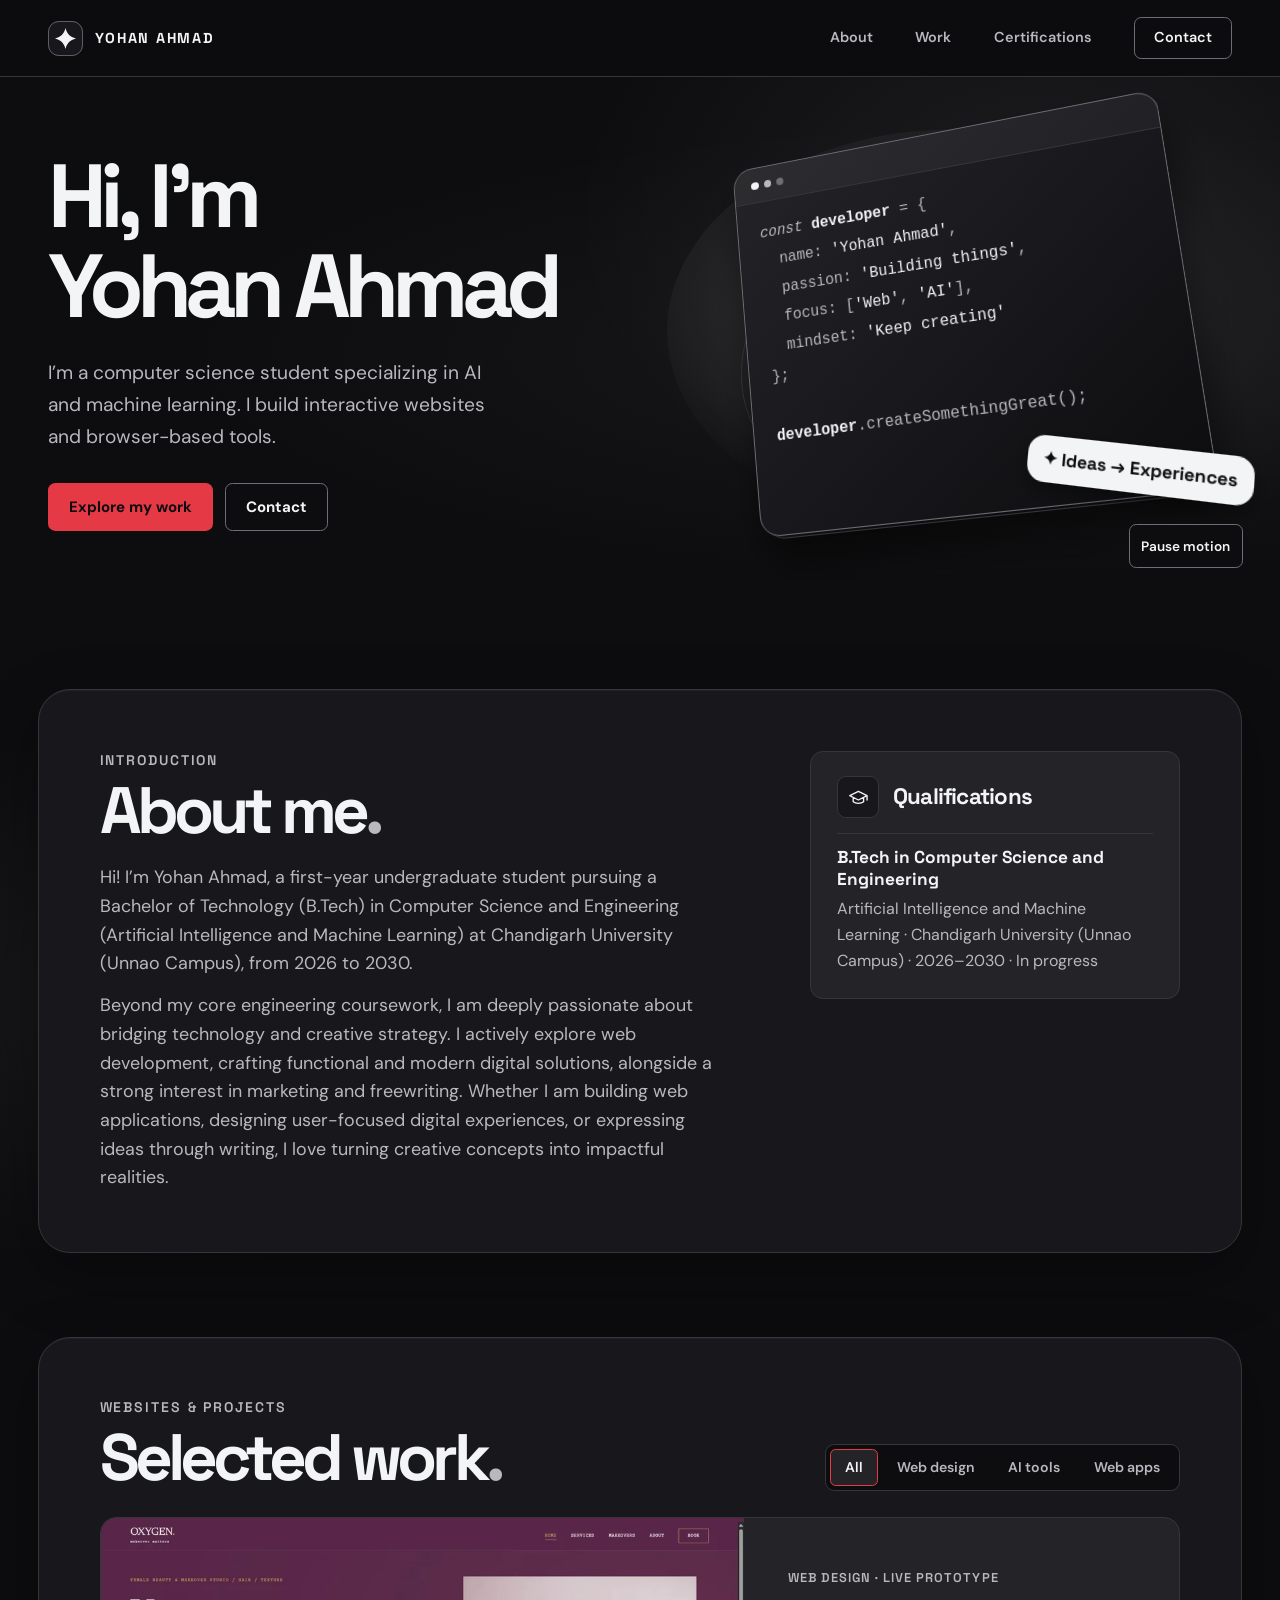
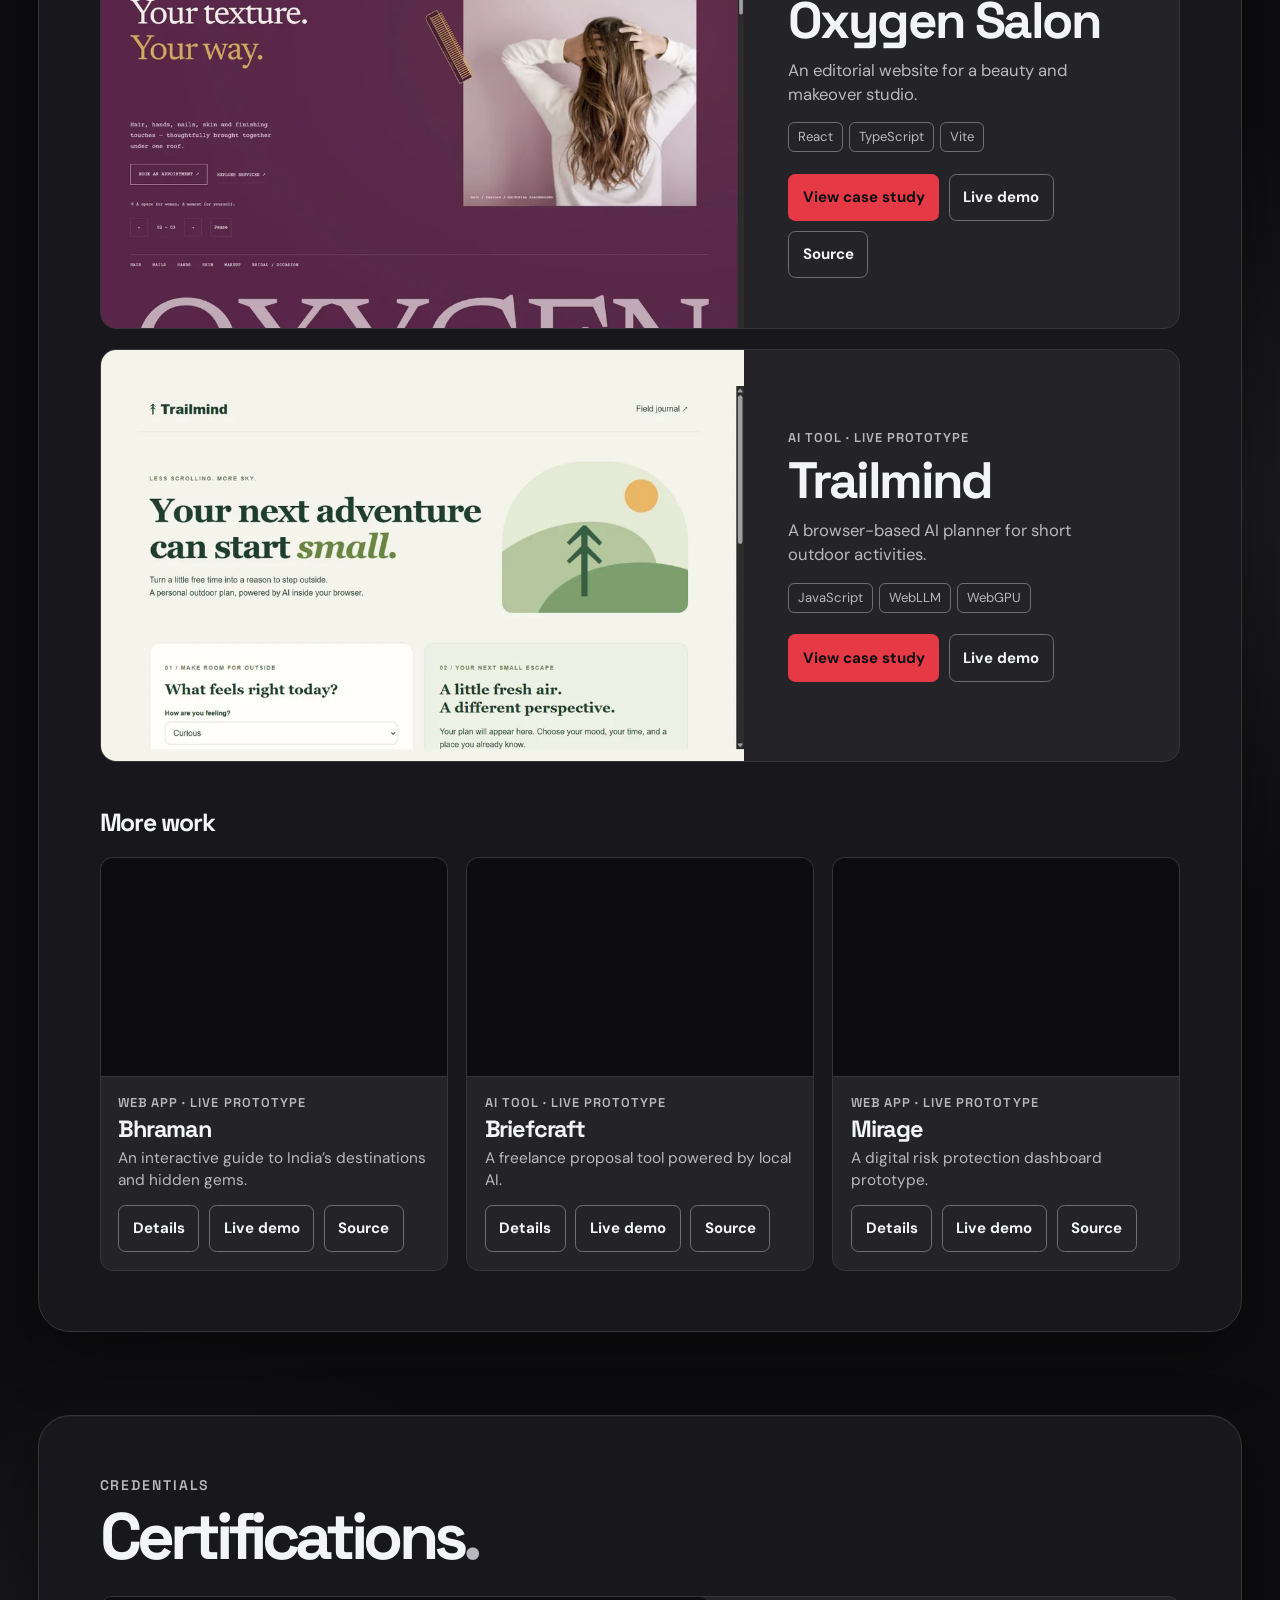
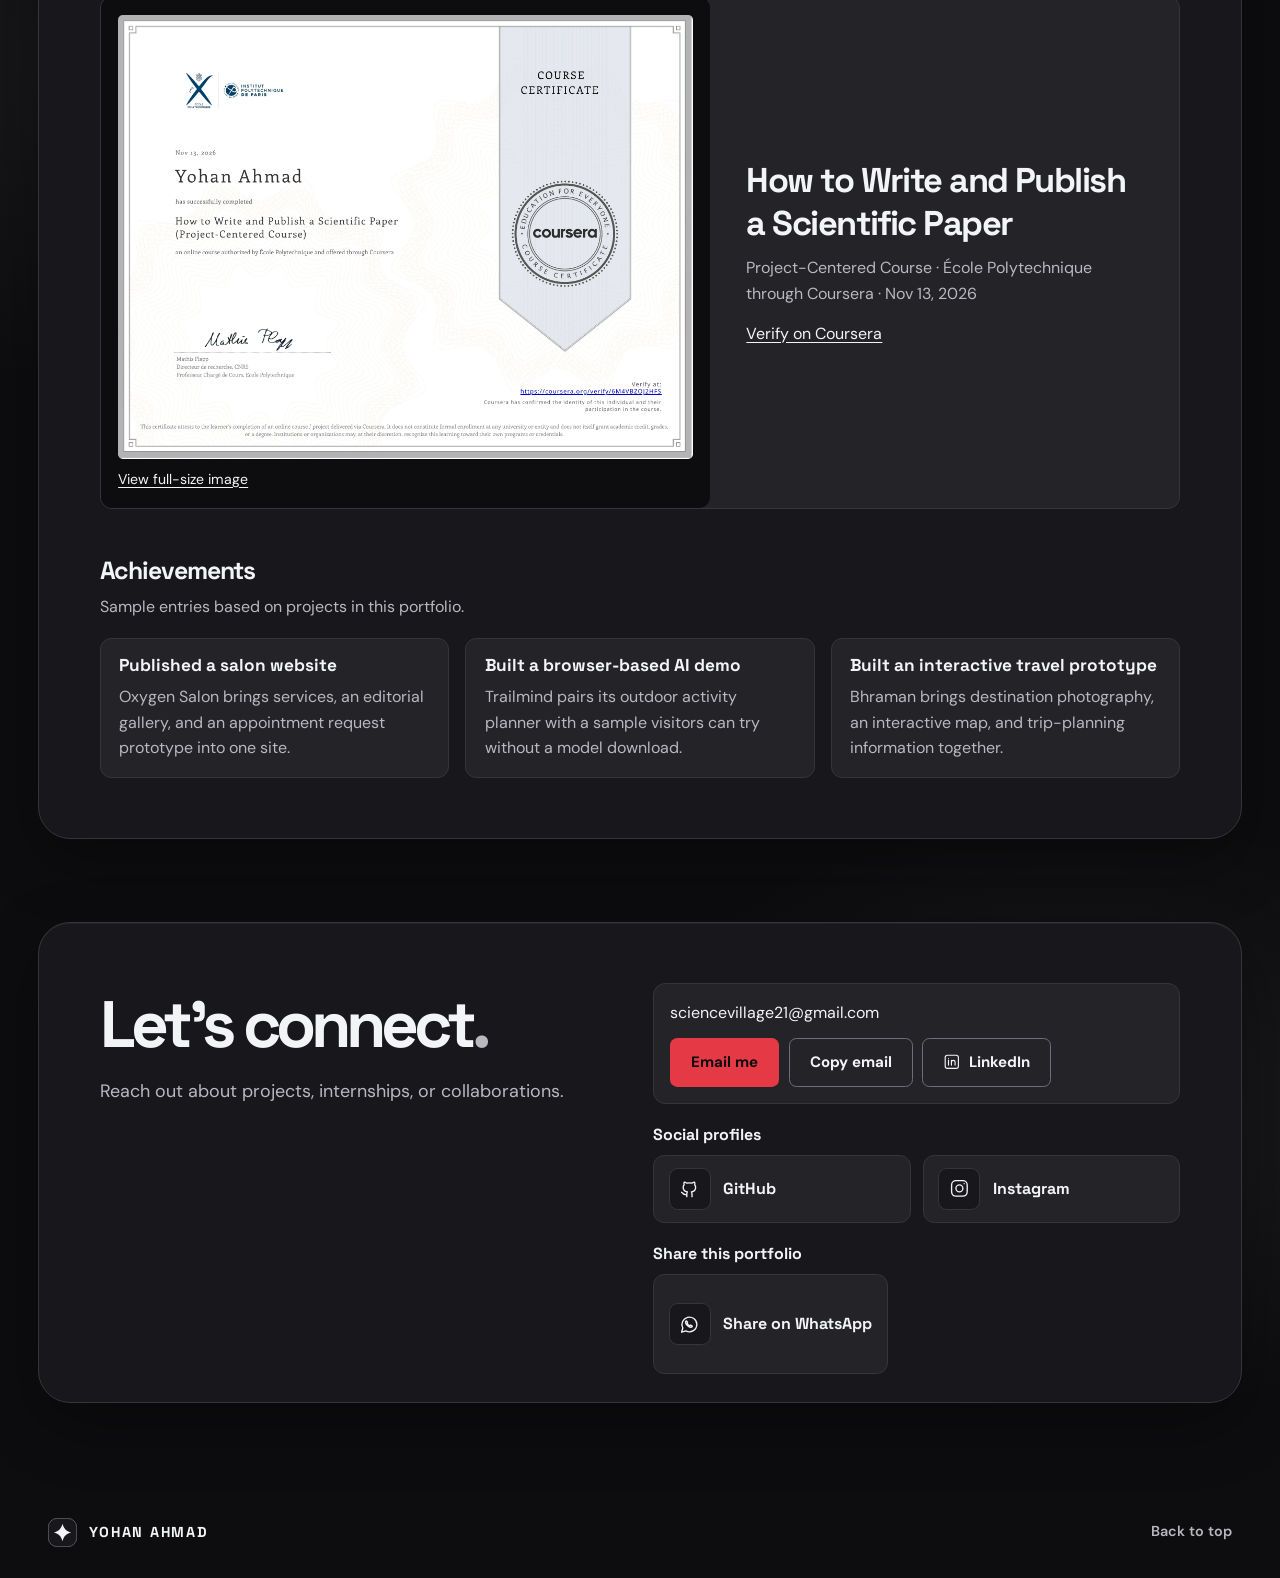
==== index.html @ 33e1e403 "Add Yohan Ahmad portfolio" ====
<!doctype html>
<html lang="en">
<head>
  <meta charset="UTF-8">
  <meta name="viewport" content="width=device-width, initial-scale=1">
  <meta name="theme-color" content="#0D0D0F">
  <meta name="description" content="Yohan Ahmad builds interactive websites and practical web tools. Explore the Oxygen Salon and Trailmind case studies and more selected work.">
  <meta property="og:title" content="Yohan Ahmad | Portfolio">
  <meta property="og:description" content="Interactive websites, practical web tools, and selected case studies by Yohan Ahmad.">
  <meta property="og:image" content="https://indigo-personal-portfolio.notyohan.chatgpt.site/assets/developer-card.png">
  <title>Yohan Ahmad | Portfolio</title>
  <link rel="icon" href="assets/mark.svg" type="image/svg+xml">
  <link rel="stylesheet" href="style.css">
  <script src="content.js" defer></script>
  <script src="portfolio.js" defer></script>
  <script src="hero-card.js" defer></script>
</head>
<body id="top">
  <a class="skip-link" href="#main">Skip to content</a>
  <header class="site-header">
    <div class="shell header-inner">
      <a class="brand" href="#top"><img src="assets/mark.svg" width="35" height="35" alt=""><span data-name>Yohan Ahmad</span></a>
      <button class="menu-toggle" type="button" aria-expanded="false" aria-controls="site-nav">Menu</button>
      <nav id="site-nav" class="site-nav" aria-label="Main navigation">
        <a href="#about">About</a>
        <a href="#work">Work</a>
        <a href="#certificates">Certifications</a>
        <a class="nav-contact" href="#contact">Contact</a>
      </nav>
    </div>
  </header>

  <main class="portfolio-main" id="main" tabindex="-1">
    <section class="hero" aria-labelledby="intro-title">
      <div class="shell hero-grid">
        <div class="hero-copy">
          <h1 id="intro-title">Hi, I’m <span data-name>Yohan Ahmad</span></h1>
          <p class="hero-description" data-intro>I’m a computer science student specializing in AI and machine learning. I build interactive websites and browser-based tools.</p>
          <div class="hero-actions">
            <a class="button button-primary" href="#work">Explore my work</a>
            <a class="button button-outline" href="#contact">Contact</a>
          </div>
        </div>
        <div class="hero-visual">
          <div class="developer-scene" aria-hidden="true">
            <div class="developer-stage">
              <div class="developer-window">
                <div class="developer-titlebar"><span></span><span></span><span></span></div>
                <pre class="developer-code"><code><span class="code-keyword">const</span> <span class="code-name">developer</span> = {
  name: <span class="code-value">'Yohan Ahmad'</span>,
  passion: <span class="code-value">'Building things'</span>,
  focus: [<span class="code-value">'Web'</span>, <span class="code-value">'AI'</span>],
  mindset: <span class="code-value">'Keep creating'</span>
};

<span class="code-name">developer</span>.createSomethingGreat();</code></pre>
              </div>
              <p class="developer-note">✦ Ideas → Experiences</p>
            </div>
          </div>
          <button class="motion-toggle" type="button" hidden>Pause motion</button>
        </div>
      </div>
    </section>

    <section class="section about-section" id="about" aria-labelledby="about-title">
      <div class="shell about-grid">
        <div class="section-head about-copy">
          <p class="eyebrow">Introduction</p>
          <h2 id="about-title">About me<span>.</span></h2>
          <p class="section-description">Hi! I’m Yohan Ahmad, a first-year undergraduate student pursuing a Bachelor of Technology (B.Tech) in Computer Science and Engineering (Artificial Intelligence and Machine Learning) at Chandigarh University (Unnao Campus), from 2026 to 2030.</p>
          <p class="section-description">Beyond my core engineering coursework, I am deeply passionate about bridging technology and creative strategy. I actively explore web development, crafting functional and modern digital solutions, alongside a strong interest in marketing and freewriting. Whether I am building web applications, designing user-focused digital experiences, or expressing ideas through writing, I love turning creative concepts into impactful realities.</p>
        </div>
        <div class="qualification-panel">
          <div class="panel-heading">
            <span class="line-icon" aria-hidden="true"><svg viewBox="0 0 24 24" fill="none"><path d="m2 10 10-5 10 5-10 5-10-5Zm4 2v5c3 2.5 9 2.5 12 0v-5m4-2v5"/></svg></span>
            <h3>Qualifications</h3>
          </div>
          <ul class="qualifications" id="qualification-list"></ul>
          <p class="row-detail" id="qualification-empty" hidden>Qualification details forthcoming.</p>
        </div>
      </div>
    </section>

    <section class="section work-section" id="work" aria-labelledby="work-title">
      <div class="shell">
        <div class="section-head work-head">
          <div>
            <p class="eyebrow">Websites &amp; projects</p>
            <h2 id="work-title">Selected work<span>.</span></h2>
          </div>
          <div class="filters" aria-label="Filter work" role="group">
            <button type="button" data-filter="all" aria-pressed="true" aria-controls="project-list">All</button>
            <button type="button" data-filter="web-design" aria-pressed="false" aria-controls="project-list">Web design</button>
            <button type="button" data-filter="ai-tool" aria-pressed="false" aria-controls="project-list">AI tools</button>
            <button type="button" data-filter="web-app" aria-pressed="false" aria-controls="project-list">Web apps</button>
          </div>
        </div>
        <p class="sr-only" id="filter-status" role="status"></p>
        <div id="project-list">
          <div class="featured-grid" id="featured-list"></div>
          <section class="more-work" id="other-work" aria-labelledby="more-work-title">
            <h3 id="more-work-title">More work</h3>
            <div class="project-grid" id="other-work-list"></div>
          </section>
        </div>
      </div>
    </section>

    <section class="section certificates-section" id="certificates" aria-labelledby="certificates-title">
      <div class="shell">
        <div class="section-head">
          <p class="eyebrow">Credentials</p>
          <h2 id="certificates-title">Certifications<span>.</span></h2>
        </div>
        <div class="certificate-grid" id="certificate-list"></div>
        <p class="section-description" id="certificate-empty" hidden>Certificates will be added here as they become available.</p>
        <section class="achievements" id="achievements" aria-labelledby="achievements-title">
          <h3 id="achievements-title">Achievements</h3>
          <p class="row-detail">Sample entries based on projects in this portfolio.</p>
          <ul class="achievement-grid" id="achievement-list"></ul>
        </section>
      </div>
    </section>

    <section class="section contact-section" id="contact" aria-labelledby="contact-title">
      <div class="shell contact-grid">
        <div class="section-head">
          <h2 id="contact-title">Let’s connect<span>.</span></h2>
          <p class="section-description">Reach out about projects, internships, or collaborations.</p>
        </div>
        <div class="contact-options">
          <div class="contact-direct">
            <p class="contact-email" id="contact-email"></p>
            <div class="contact-actions">
              <a class="button button-primary" id="email-link">Email me</a>
              <button class="button button-outline" id="copy-email" type="button" hidden>Copy email</button>
              <a class="button button-outline" id="linkedin-link">LinkedIn</a>
            </div>
            <p class="contact-status" id="copy-email-status" role="status"></p>
          </div>
          <div class="contact-group">
            <h3>Social profiles</h3>
            <ul class="social-grid" id="social-list"></ul>
          </div>
          <div class="contact-group">
            <h3>Share this portfolio</h3>
            <a class="social-tile" id="whatsapp-share">Share on WhatsApp</a>
          </div>
        </div>
      </div>
    </section>
  </main>

  <footer class="site-footer">
    <div class="shell footer-inner">
      <a class="brand" href="#top"><img src="assets/mark.svg" width="29" height="29" alt=""><span data-name>Yohan Ahmad</span></a>
      <a class="top-link" href="#top">Back to top</a>
    </div>
  </footer>

  <dialog class="project-dialog" id="project-dialog" aria-labelledby="detail-title">
    <div class="dialog-inner">
      <form method="dialog" class="dialog-close"><button type="submit" aria-label="Close project" autofocus><span aria-hidden="true">×</span></button></form>
      <img class="dialog-image" alt="">
      <div class="dialog-copy">
        <p class="eyebrow" id="detail-category"></p>
        <h2 id="detail-title"></h2>
        <p id="detail-description"></p>
        <div class="dialog-actions">
          <a class="button button-primary" id="detail-link" hidden>Live demo</a>
          <a class="button button-outline" id="detail-repository" hidden>Source on GitHub</a>
        </div>
      </div>
    </div>
  </dialog>

  <template id="featured-template">
    <article class="featured-card">
      <a class="featured-image-link"><img class="featured-image" width="1000" height="676" alt="" loading="lazy" decoding="async"></a>
      <div class="featured-copy">
        <p class="eyebrow project-category"></p>
        <h3 class="project-name"></h3>
        <p class="project-summary"></p>
        <ul class="project-stack" aria-label="Technologies"></ul>
        <div class="featured-actions">
          <a class="button button-primary case-link">View case study</a>
          <a class="button button-outline live-link">Live demo</a>
          <a class="button button-outline source-link">Source</a>
        </div>
      </div>
    </article>
  </template>

  <template id="project-template">
    <article class="project-card">
      <img class="project-image" width="1000" height="676" loading="lazy" decoding="async" alt="">
      <div class="project-info">
        <p class="project-category"></p>
        <h3 class="project-name"></h3>
        <p class="project-summary"></p>
        <div class="project-actions">
          <button class="button button-outline project-action" type="button" aria-haspopup="dialog" aria-controls="project-dialog">Details</button>
          <a class="button button-outline live-link">Live demo</a>
          <a class="button button-outline source-link">Source</a>
        </div>
      </div>
    </article>
  </template>

  <noscript><p class="shell noscript-message">Read the <a href="work/oxygen-salon/index.html">Oxygen Salon</a> and <a href="work/trailmind/index.html">Trailmind</a> case studies.</p></noscript>
</body>
</html>
---- style.css ----
@import url('https://fonts.googleapis.com/css2?family=DM+Sans:wght@400;500;600;700&family=Space+Grotesk:wght@400;500;600;700&display=swap');

:root {
  color-scheme: dark;
  --background: #0D0D0F;
  --surface: #18181C;
  --surface-raised: #242428;
  --text: #F3F4F6;
  --muted: #B8B8BE;
  --accent: #E63946;
  --line: #35353A;
  --line-strong: #6E6E76;
  --body: 'DM Sans', 'Segoe UI', sans-serif;
  --display: 'Space Grotesk', 'Segoe UI', sans-serif;
  --site-cursor: url('assets/cloudy-cursor.svg') 6 3;
}

*, *::before, *::after { box-sizing: border-box; }
html { scroll-behavior: smooth; }
body { margin: 0; background: var(--background); color: var(--text); font: 1rem/1.6 var(--body); }
a { color: inherit; text-decoration: none; }
button { color: inherit; font: inherit; }
img { display: block; max-width: 100%; }
h1, h2, h3, p { margin: 0; }
[hidden] { display: none !important; }
section[id] { scroll-margin-top: 4.75rem; }
:focus-visible { outline: 2px solid var(--text); outline-offset: 5px; }

.shell { width: min(74rem, calc(100% - 6rem)); margin-inline: auto; }
.sr-only, .skip-link:not(:focus) { position: absolute; width: 1px; height: 1px; padding: 0; margin: -1px; overflow: hidden; clip: rect(0, 0, 0, 0); white-space: nowrap; border: 0; }
.skip-link:focus { position: fixed; inset: 1rem auto auto 1rem; z-index: 4; padding: .65rem 1rem; border-radius: .4rem; color: var(--background); background: var(--text); }

.site-header { position: sticky; top: 0; z-index: 2; background: rgb(13 13 15 / 96%); border-bottom: 1px solid var(--line); backdrop-filter: blur(12px); }
.header-inner { display: flex; justify-content: space-between; align-items: center; min-height: 4.75rem; gap: 1rem; }
.brand { display: inline-flex; align-items: center; gap: .72rem; color: var(--text); font: 700 .9rem/1 var(--display); text-transform: uppercase; letter-spacing: .12em; }
.site-nav { display: flex; align-items: center; gap: clamp(1.35rem, 3.5vw, 2.65rem); }
.site-nav a, .top-link { color: var(--muted); font-size: .9rem; font-weight: 600; }
.site-nav a:hover, .top-link:hover { color: var(--text); }
.site-nav a[aria-current='location'] { color: var(--text); text-decoration: underline var(--accent); text-underline-offset: .4em; text-decoration-thickness: .14em; }
.site-nav a.nav-contact { padding: .53rem 1.18rem; border: 1px solid var(--line-strong); border-radius: .45rem; color: var(--text); }
.site-nav a.nav-contact:hover { border-color: var(--muted); background: var(--surface-raised); }
.menu-toggle { display: none; }

.portfolio-main {
  display: flow-root;
  background:
    radial-gradient(ellipse 36rem 25rem at 82% 3%, #f3f4f612, transparent 83%),
    radial-gradient(ellipse 34rem 21rem at 13% 20%, #f3f4f60d, transparent 82%),
    radial-gradient(ellipse 40rem 30rem at 95% 44%, #f3f4f610, transparent 82%),
    radial-gradient(ellipse 34rem 25rem at 9% 69%, #f3f4f60d, transparent 84%),
    radial-gradient(ellipse 36rem 23rem at 84% 92%, #f3f4f610, transparent 83%),
    var(--background);
}

.hero { position: relative; isolation: isolate; overflow: hidden; background: radial-gradient(ellipse at 80% 52%, #f3f4f60c, transparent 60%); }
.hero-grid { position: relative; min-height: 30rem; display: grid; grid-template-columns: 1.04fr .96fr; align-items: center; gap: 1.25rem; padding-block: 2.2rem; }
.hero-copy { position: relative; z-index: 1; padding-block: .75rem; }
.eyebrow { color: var(--muted); font: 600 .875rem/1.35 var(--display); letter-spacing: .135em; text-transform: uppercase; }
h1, h2, h3, .project-name { font-family: var(--display); }
h1 { font-size: clamp(3.55rem, 7vw, 6.4rem); line-height: 1; font-weight: 700; letter-spacing: -.077em; }
h1 span { display: block; overflow-wrap: anywhere; }
.hero-description { max-width: 28rem; margin-top: 1.62rem; color: var(--muted); font-size: clamp(1.06rem, 1.65vw, 1.2rem); line-height: 1.65; }
.hero-actions { display: flex; flex-wrap: wrap; gap: .75rem; margin-top: 1.9rem; }
.button { min-height: 3.03rem; display: inline-flex; align-items: center; justify-content: center; padding: .67rem 1.25rem; border: 1px solid transparent; border-radius: .46rem; font-size: .94rem; font-weight: 700; transition: background-color 160ms ease, border-color 160ms ease; }
.button-primary { color: var(--background); background: var(--accent); }
.button-primary:hover { background: color-mix(in srgb, var(--accent), var(--text) 10%); }
.button-outline { border-color: var(--line-strong); color: var(--text); }
.button-outline:hover { border-color: var(--muted); background: var(--surface-raised); }

.hero-visual { position: relative; min-width: 0; aspect-ratio: 1.27; margin-inline: -.4rem -1.1rem; container-type: inline-size; }
.developer-scene { position: absolute; inset: 0 0 2.4rem; display: grid; place-items: center; perspective: 920px; perspective-origin: 52% 44%; }
.developer-scene::before, .developer-scene::after { content: ''; position: absolute; pointer-events: none; border-radius: 50%; }
.developer-scene::before { inset: 4% 0 0; background: radial-gradient(ellipse at 42% 41%, #f3f4f625, transparent 68%); }
.developer-scene::after { inset: 14% 11% 11%; border: 1px solid #f3f4f61c; transform: rotate(-24deg); }
.developer-stage {
  position: relative;
  z-index: 1;
  width: 77%;
  aspect-ratio: 1.17;
  border-radius: clamp(.75rem, 3.8cqi, 1.3rem);
  transform-style: preserve-3d;
  transform: translateY(-.18rem) rotateX(8deg) rotateY(-13deg) rotateZ(-7deg);
}
.developer-stage::before {
  content: '';
  position: absolute;
  inset: 0;
  border: 1px solid var(--line);
  border-radius: inherit;
  background: linear-gradient(145deg, var(--surface-raised), var(--background) 70%);
  box-shadow: 0 1.25rem 2.75rem #0009;
  transform: translateY(4px) translateZ(0);
}
.developer-window {
  position: absolute;
  inset: 0;
  overflow: hidden;
  border: 1px solid var(--line-strong);
  border-radius: inherit;
  background: linear-gradient(141deg, var(--surface-raised), var(--surface) 55%, var(--background));
  transform: translateZ(13px);
}
.developer-titlebar { display: flex; align-items: center; gap: .38rem; height: clamp(1.3rem, 7cqi, 2.4rem); padding-inline: clamp(.68rem, 3.4cqi, 1.2rem); border-bottom: 1px solid var(--line); background: #f3f4f60a; }
.developer-titlebar span { width: clamp(.28rem, 1.55cqi, .52rem); aspect-ratio: 1; border-radius: 50%; background: var(--text); }
.developer-titlebar span:nth-child(2) { background: var(--muted); }
.developer-titlebar span:nth-child(3) { background: var(--line-strong); }
.developer-code {
  margin: 0;
  padding: clamp(.7rem, 3.15cqi, 1.45rem) clamp(.65rem, 4.25cqi, 1.65rem);
  color: var(--muted);
  font: 500 clamp(.48rem, 3.1cqi, 1rem)/1.9 'Cascadia Code', Consolas, 'SFMono-Regular', monospace;
  white-space: pre-wrap;
  overflow-wrap: anywhere;
}
.developer-code code { font: inherit; }
.code-keyword { font-style: italic; }
.code-name, .code-value { color: var(--text); }
.code-name { font-weight: 700; }
.developer-note {
  position: absolute;
  right: -7%;
  bottom: 1.5%;
  padding: clamp(.37rem, 1.7cqi, .76rem) clamp(.48rem, 2.2cqi, 1.04rem);
  border: 1px solid var(--text);
  border-radius: clamp(.5rem, 3cqi, .95rem);
  background: var(--text);
  color: var(--background);
  box-shadow: 0 .45rem 1.25rem #0006;
  font: 700 clamp(.59rem, 2.95cqi, .99rem)/1.3 var(--display);
  white-space: nowrap;
  transform: translateZ(48px) rotateZ(13deg);
}
.motion-toggle { position: absolute; z-index: 2; inset: auto .45rem .15rem auto; min-height: 2.75rem; padding: .38rem .7rem; border: 1px solid var(--line-strong); border-radius: .45rem; background: var(--background); color: var(--text); font-size: .85rem; font-weight: 600; cursor: pointer; }
.motion-toggle:hover { border-color: var(--muted); }

.portfolio-main > .section {
  margin: clamp(3.25rem, 6.5vw, 6rem) auto;
  width: min(78rem, calc(100% - clamp(1.5rem, 6vw, 6rem)));
  padding: clamp(1.15rem, 4.7vw, 4.25rem);
  border: 1px solid var(--line);
  border-radius: clamp(1.1rem, 2.65vw, 2rem);
  background: var(--surface);
  box-shadow: 0 22px 64px #0005, inset 0 1px 0 #f3f4f60b;
}
.portfolio-main > .section > .shell { width: 100%; }
.section-head h2 { margin-top: .48rem; font-size: clamp(2.8rem, 5.7vw, 4.1rem); font-weight: 700; letter-spacing: -.075em; line-height: 1.02; }
.section-head h2 span { color: var(--muted); }
.section-description { margin-top: 1.2rem; max-width: 31rem; color: var(--muted); font-size: 1.12rem; }
.work-head { display: flex; justify-content: space-between; align-items: end; flex-wrap: wrap; gap: 1.15rem; margin-bottom: 1.64rem; }
.filters { display: flex; flex-wrap: wrap; gap: .18rem; border: 1px solid var(--line); border-radius: .58rem; padding: .25rem; background: var(--background); }
.filters button { min-height: 2.3rem; padding: .33rem .9rem; border: 1px solid transparent; border-radius: .35rem; background: none; color: var(--muted); font-size: .88rem; font-weight: 600; cursor: pointer; }
.filters button:hover { color: var(--text); }
.filters button[aria-pressed='true'] { background: var(--surface-raised); color: var(--text); border-color: var(--accent); }

.featured-grid { display: grid; gap: 1.25rem; }
.featured-card { display: grid; grid-template-columns: 1.48fr 1fr; align-items: center; min-width: 0; background: var(--surface-raised); border: 1px solid var(--line); border-radius: 1rem; }
.featured-image-link { display: block; min-width: 0; border-radius: .95rem 0 0 .95rem; overflow: hidden; }
.featured-image { width: 100%; height: auto; aspect-ratio: 1.57; object-fit: cover; object-position: center top; transition: transform 200ms ease; }
.featured-image-link:hover .featured-image { transform: scale(1.025); }
.featured-copy { min-width: 0; padding: clamp(1.25rem, 3.4vw, 2.75rem); }
.featured-copy .project-name { margin-top: .55rem; padding-right: 0; font-size: clamp(2rem, 4vw, 3.25rem); line-height: 1.02; }
.featured-copy .project-summary { margin-top: .68rem; font-size: 1.04rem; }
.project-stack { display: flex; flex-wrap: wrap; gap: .35rem; padding: 0; margin: 1rem 0 0; list-style: none; }
.project-stack li { padding: .22rem .57rem; border: 1px solid var(--line-strong); border-radius: .38rem; color: var(--muted); font-size: .82rem; }
.featured-actions, .project-actions, .contact-actions { display: flex; align-items: center; flex-wrap: wrap; gap: .6rem; }
.featured-actions { margin-top: 1.35rem; }
.featured-actions .button, .project-actions .button { min-height: 2.75rem; padding-inline: .85rem; }
.more-work { margin-top: 2.6rem; }
.featured-grid[hidden] + .more-work { margin-top: 0; }
.more-work > h3 { margin-bottom: .9rem; font-size: 1.55rem; letter-spacing: -.045em; }

.project-grid { display: grid; grid-template-columns: repeat(3, minmax(0, 1fr)); gap: 1.15rem; align-items: start; }
.project-card { position: relative; border: 1px solid var(--line); border-radius: .8rem; background: var(--surface-raised); transition: border-color 180ms ease, transform 180ms ease; min-width: 0; }
.project-card:hover, .project-card:focus-within { border-color: var(--line-strong); }
.project-card:hover { transform: translateY(-4px); }
.project-action { background: transparent; cursor: pointer; }
.project-action::after { position: absolute; inset: 0; content: ''; border-radius: .8rem; }
.project-image { width: 100%; height: auto; aspect-ratio: 1.59; object-fit: cover; object-position: center top; background: var(--background); border-radius: .75rem .75rem 0 0; }
.project-info { display: grid; gap: .28rem; padding: 1.1rem; border-top: 1px solid var(--line); }
.project-actions { margin-top: .55rem; }
.project-actions a { position: relative; z-index: 1; }
.project-category { color: var(--muted); font: 600 .8rem/1.35 var(--display); text-transform: uppercase; letter-spacing: .08em; padding-right: 2.2rem; }
.project-name { color: var(--text); font-size: 1.47rem; font-weight: 700; letter-spacing: -.05em; line-height: 1.12; padding-right: 2.2rem; }
.project-summary { color: var(--muted); font-size: .96rem; line-height: 1.45; }

.about-grid, .contact-grid { display: grid; grid-template-columns: .95fr 1.05fr; align-items: center; gap: clamp(2rem, 6vw, 6.25rem); }
.about-grid { grid-template-columns: minmax(0, 1.42fr) minmax(0, .83fr); align-items: start; }
.about-copy .section-description { max-width: 43rem; }
.about-copy .section-description + .section-description { margin-top: .85rem; }
.qualification-panel { padding: 1.55rem 1.65rem; background: var(--surface-raised); border: 1px solid var(--line); border-radius: .8rem; }
.panel-heading { display: flex; align-items: center; gap: .85rem; }
.panel-heading h3 { font-size: 1.4rem; letter-spacing: -.035em; }
.line-icon { display: grid; place-items: center; width: 2.62rem; height: 2.62rem; flex: none; border: 1px solid var(--line); border-radius: .55rem; color: var(--text); background: var(--surface); }
.line-icon svg { width: 1.3rem; height: 1.3rem; stroke: currentColor; stroke-width: 1.55; stroke-linecap: round; stroke-linejoin: round; }
.qualifications, .social-grid { padding: 0; margin: 0; list-style: none; }
.qualifications li { display: grid; gap: .15rem; margin-top: .9rem; padding-top: .85rem; border-top: 1px solid var(--line); }
.row-title { font-family: var(--display); font-size: 1.08rem; font-weight: 700; line-height: 1.25; }
.row-detail { margin-top: .23rem; color: var(--muted); }
.certificate-grid { display: grid; grid-template-columns: repeat(2, minmax(0, 1fr)); gap: 1.15rem; margin-top: 1.65rem; }
.certificate-card { display: flex; align-items: center; gap: 1rem; padding: 1.3rem; min-height: 6.9rem; border: 1px solid var(--line); background: var(--surface-raised); border-radius: .75rem; }
.credential-link { display: inline-block; margin-top: .45rem; color: var(--text); text-decoration: underline; text-underline-offset: .2em; }
.certificate-card-with-image { display: grid; grid-column: 1 / -1; grid-template-columns: minmax(0, 1.3fr) minmax(0, 1fr); gap: 0; padding: 0; }
.certificate-preview { display: block; padding: clamp(.65rem, 1.7vw, 1.1rem); background: var(--background); border-radius: .7rem; }
.certificate-preview img { width: 100%; height: auto; border-radius: .3rem; }
.certificate-preview-label { display: block; margin-top: .55rem; color: var(--text); font-size: .88rem; text-decoration: underline; text-underline-offset: .2em; }
.certificate-card-with-image .certificate-details { padding: clamp(1.1rem, 3vw, 2.25rem); }
.certificate-card-with-image .row-title { font-size: clamp(1.4rem, 3vw, 2.15rem); letter-spacing: -.045em; }
.certificate-card-with-image .row-detail { margin-top: .65rem; }
.certificate-card-with-image .credential-link { margin-top: .9rem; }
.achievements { margin-top: 2.65rem; }
.achievements h3 { font-size: 1.55rem; letter-spacing: -.045em; }
.achievement-grid { display: grid; grid-template-columns: repeat(3, minmax(0, 1fr)); gap: 1rem; margin: 1.15rem 0 0; padding: 0; list-style: none; }
.achievement-grid li { padding: 1rem 1.15rem; border: 1px solid var(--line); border-radius: .7rem; background: var(--surface-raised); }
.achievement-grid h4 { margin: 0; }
.achievement-grid .row-detail { margin-top: .45rem; }

.contact-grid { align-items: start; }
.contact-options { display: grid; gap: 1.15rem; min-width: 0; }
.contact-direct { padding: 1rem; background: var(--surface-raised); border: 1px solid var(--line); border-radius: .75rem; }
.contact-email { margin-bottom: .75rem; overflow-wrap: anywhere; }
.contact-actions .button { gap: .5rem; }
.contact-actions .line-icon { width: 1.1rem; height: 1.1rem; border: 0; background: transparent; }
.contact-actions .line-icon svg { width: 100%; height: 100%; }
.contact-actions button { background: transparent; cursor: pointer; }
.contact-actions button:hover { background: var(--surface); }
.contact-status { color: var(--muted); font-size: .87rem; }
.contact-status:not(:empty) { margin-top: .55rem; }
.contact-group h3 { margin-bottom: .45rem; font-size: 1rem; }
.social-grid { display: grid; grid-template-columns: repeat(auto-fit, minmax(min(9rem, 100%), 1fr)); gap: .75rem; }
.social-tile { display: flex; align-items: center; gap: .8rem; height: 100%; padding: .75rem .9rem; background: var(--surface-raised); border: 1px solid var(--line); border-radius: .7rem; font-family: var(--display); font-weight: 700; }
#whatsapp-share { width: fit-content; }
a.social-tile:hover { border-color: var(--line-strong); }
.site-footer { background: var(--background); }
.footer-inner { display: flex; align-items: center; justify-content: space-between; gap: 1rem; min-height: 5.75rem; }
.noscript-message { padding-block: 1.5rem; }
.noscript-message a { text-decoration: underline; }

.project-dialog { width: min(41rem, calc(100% - 2rem)); max-height: calc(100% - 2rem); padding: 0; color: var(--text); border: 1px solid var(--line-strong); border-radius: .9rem; background: var(--surface); overscroll-behavior: contain; }
.project-dialog::backdrop { background: rgb(13 13 15 / 80%); backdrop-filter: blur(6px); }
.dialog-inner { position: relative; }
.dialog-image { width: 100%; aspect-ratio: 4 / 3; object-fit: cover; background: var(--background); }
.dialog-copy { padding: clamp(1.25rem, 4vw, 2rem); }
.dialog-copy h2 { margin-top: .3rem; font-size: clamp(1.95rem, 6vw, 2.8rem); letter-spacing: -.06em; line-height: 1; }
.dialog-copy > p:not(.eyebrow) { margin-top: .75rem; color: var(--muted); }
.dialog-actions { display: flex; flex-wrap: wrap; gap: .7rem; }
.dialog-actions:not(:has(a:not([hidden]))) { display: none; }
.dialog-actions:has(a:not([hidden])) { margin-top: 1.2rem; }
.dialog-close { position: absolute; top: .75rem; right: .75rem; }
.dialog-close button { display: grid; place-items: center; width: 2.65rem; height: 2.65rem; color: var(--text); background: var(--background); border: 1px solid var(--line-strong); border-radius: 50%; cursor: pointer; font: 400 1.65rem/1 var(--display); }
body:has(.project-dialog[open]) { overflow: hidden; }

.case-intro { padding-block: clamp(2.55rem, 6.4vw, 5.7rem) clamp(2rem, 4vw, 3.25rem); background: linear-gradient(118deg, var(--background), var(--surface)); border-bottom: 1px solid var(--line); }
.case-intro-grid { display: grid; grid-template-columns: minmax(0, 1fr) minmax(13rem, .35fr); align-items: end; gap: clamp(1.5rem, 5vw, 5rem); }
.case-intro h1 { margin-top: .6rem; }
.case-lead { max-width: 40rem; margin-top: 1rem; color: var(--muted); font-size: clamp(1.05rem, 1.8vw, 1.3rem); }
.case-meta { margin: 0; padding: 0 0 0 1.25rem; border-left: 1px solid var(--line-strong); }
.case-meta > div + div { margin-top: .65rem; }
.case-meta dt { color: var(--muted); font-size: .82rem; font-weight: 700; }
.case-meta dd { margin: 0; }
.case-body { padding-top: 1.55rem; }
.case-body figure { margin: 0; min-width: 0; }
.case-body :is(img, video) { width: 100%; height: auto; display: block; border: 1px solid var(--line); border-radius: .85rem; background: var(--background); }
.case-body figcaption { margin-top: .52rem; color: var(--muted); font-size: .9rem; }
.case-story { display: grid; grid-template-columns: repeat(3, minmax(0, 1fr)); gap: clamp(1.35rem, 3vw, 2.5rem); margin-block: clamp(2rem, 5vw, 4.2rem); }
.case-story > div { padding-top: 1rem; border-top: 1px solid var(--line); }
.case-story h2 { font-size: 1.45rem; line-height: 1.2; }
.case-story p { margin-top: .65rem; color: var(--muted); }
.case-evidence h2, .case-next h2 { margin-bottom: .85rem; font-size: clamp(1.7rem, 4vw, 2.55rem); line-height: 1.13; letter-spacing: -.055em; }
.case-media { display: grid; grid-template-columns: repeat(2, minmax(0, 1fr)); gap: 1.15rem; }
.case-body .case-video { margin-top: 1.4rem; max-width: 48rem; }
.case-next { display: flex; flex-wrap: wrap; align-items: center; justify-content: space-between; gap: .75rem; margin-block: clamp(2.6rem, 6vw, 5rem); padding-block: 1.3rem; border-block: 1px solid var(--line); }
.case-next h2 { margin: .25rem 0 0; }

@media (max-width: 62rem) {
  .shell { width: calc(100% - 3.5rem); }
  .hero-grid { min-height: 25rem; }
}

@media (max-width: 48rem) {
  .hero-grid { grid-template-columns: 1fr .85fr; min-height: 26rem; }
  h1 { font-size: clamp(3rem, 8.5vw, 4.75rem); }
  .project-grid { grid-template-columns: repeat(2, minmax(0, 1fr)); }
  .featured-card { grid-template-columns: minmax(0, 1fr); }
  .certificate-card-with-image { grid-template-columns: minmax(0, 1fr); }
  .achievement-grid { grid-template-columns: repeat(2, minmax(0, 1fr)); }
  .featured-image-link { border-radius: .95rem .95rem 0 0; }
  .about-grid, .contact-grid { grid-template-columns: minmax(0, 1fr); gap: 1.6rem; }
  .case-intro-grid, .case-story { grid-template-columns: minmax(0, 1fr); }
  .case-meta { display: flex; flex-wrap: wrap; gap: .7rem 1.35rem; padding: .6rem 0 0; border: 0; border-top: 1px solid var(--line-strong); }
  .case-meta > div + div { margin-top: 0; }
}

@media (max-width: 38rem) {
  .shell { width: calc(100% - 2.25rem); }
  .header-inner { min-height: 4rem; }
  .menu-toggle { display: block; padding: .37rem .81rem; border: 1px solid var(--line-strong); border-radius: .45rem; background: var(--surface); color: var(--text); cursor: pointer; }
  .site-nav { display: none; position: absolute; top: 100%; inset-inline: 0; flex-direction: column; align-items: stretch; gap: 0; background: var(--surface); border-bottom: 1px solid var(--line); padding: .35rem 1.15rem .8rem; }
  .site-nav.open { display: flex; }
  .site-nav a, .site-nav a.nav-contact { padding: .58rem .25rem; border: 0; }
  .hero-grid { grid-template-columns: 1fr; gap: .15rem; padding-block: 2.1rem .65rem; }
  .hero-copy { padding-block: 0; }
  h1 { font-size: clamp(3.35rem, 12vw, 5rem); }
  .hero-description { margin-top: 1.05rem; }
  .hero-actions { margin-top: 1.25rem; }
  .hero-visual { width: min(100%, 24rem); margin: .2rem auto 0; aspect-ratio: 1.16; }
  .work-head { margin-bottom: 1.15rem; }
  .filters button { padding-inline: .57rem; }
  .project-grid, .certificate-grid, .achievement-grid { grid-template-columns: 1fr; }
  .case-media { grid-template-columns: minmax(0, 1fr); }
  .project-name { font-size: 1.45rem; }
  .footer-inner { min-height: 4.8rem; flex-wrap: wrap; padding-block: .85rem; }
}

@media (max-width: 23rem) {
  .section-head h2 { font-size: clamp(2rem, 10vw, 2.8rem); overflow-wrap: anywhere; }
  .qualification-panel { padding: 1rem; }
  .panel-heading { gap: .65rem; }
  .panel-heading h3 { font-size: 1.15rem; overflow-wrap: anywhere; }
  .social-grid { grid-template-columns: 1fr; }
}

@media (any-pointer: fine) {
  body { cursor: var(--site-cursor), auto; }
  body :is(a[href], button:not(:disabled)) { cursor: var(--site-cursor), pointer; }
}

@media (prefers-reduced-motion: no-preference) {
  .hero-visual[data-card-motion] .developer-stage { animation: developer-orbit 14s ease-in-out infinite paused; }
  .hero-visual[data-card-motion='running'] .developer-stage { animation-play-state: running; }

  @keyframes developer-orbit {
    0%, 100% { transform: translateY(-.18rem) rotateX(8deg) rotateY(-13deg) rotateZ(-7deg); }
    25% { transform: translateY(-.55rem) rotateX(15deg) rotateY(-2deg) rotateZ(-4deg); }
    50% { transform: translateY(-.06rem) rotateX(5deg) rotateY(14deg) rotateZ(-5deg); }
    75% { transform: translateY(.32rem) rotateX(-5deg) rotateY(1deg) rotateZ(-9deg); }
  }

  .scroll-reveal { position: relative; isolation: isolate; --reveal-strength: 1; }
  .featured-card.scroll-reveal, .project-card.scroll-reveal { --reveal-strength: .32; }

  .scroll-reveal::after {
    content: '';
    position: absolute;
    inset: 0;
    z-index: 1;
    border-radius: inherit;
    background: var(--background);
    opacity: 0;
    pointer-events: none;
    transition: opacity var(--reveal-duration, 380ms) cubic-bezier(.22, .65, .3, 1);
  }

  .portfolio-main > .section.scroll-reveal {
    --reveal-duration: 620ms;
    transform: translateY(0);
    transition: transform var(--reveal-duration) cubic-bezier(.2, .7, .2, 1);
  }

  .scroll-reveal-pending:not(:target, :focus-within)::after {
    opacity: var(--reveal-strength);
    transition: none;
  }

  .portfolio-main > .section.scroll-reveal-pending:not(:target, :focus-within) {
    transform: translateY(2.2rem);
    transition-duration: 0s;
  }

  .scroll-reveal:is(:target, :focus-within)::after,
  .portfolio-main > .section.scroll-reveal:is(:target, :focus-within) {
    transition-duration: 0s;
  }
}

@media (prefers-reduced-motion: reduce) {
  html { scroll-behavior: auto; }
  *, *::before, *::after { transition: none !important; }
  .motion-toggle { display: none; }
}
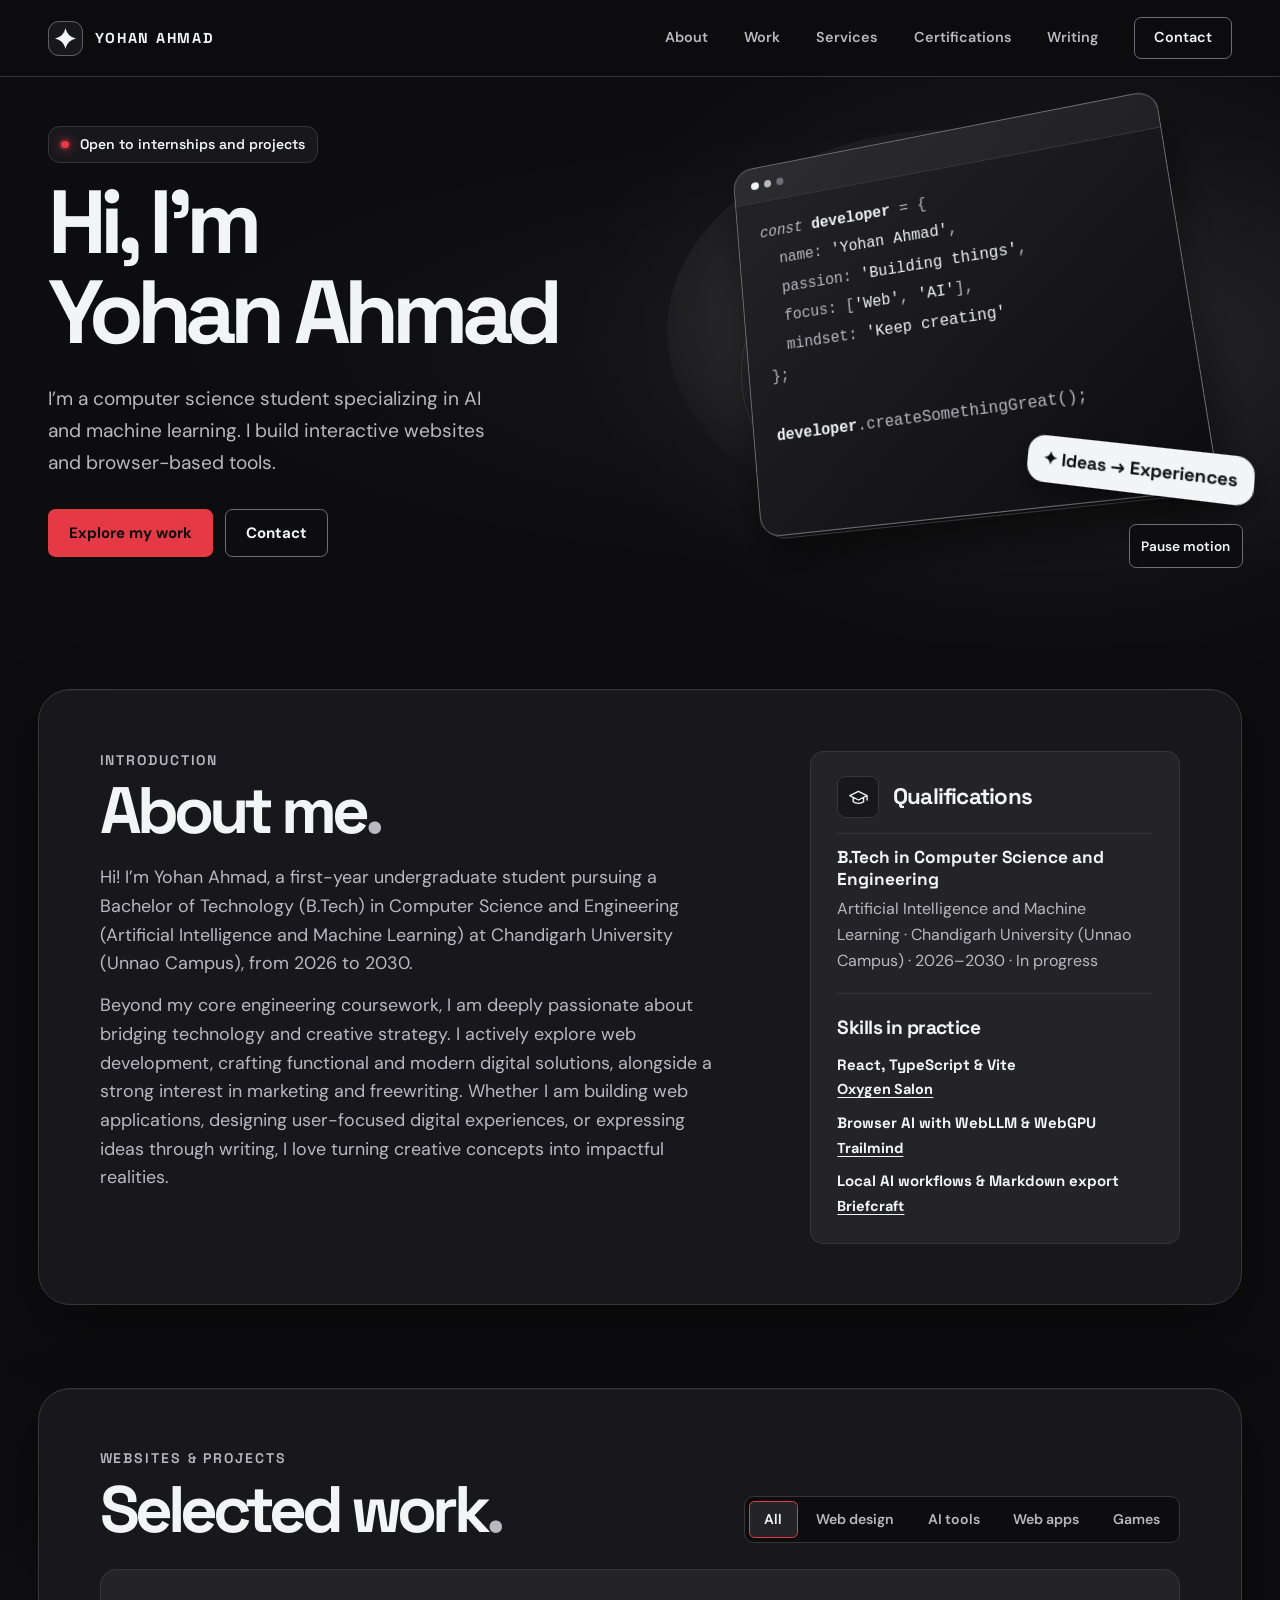
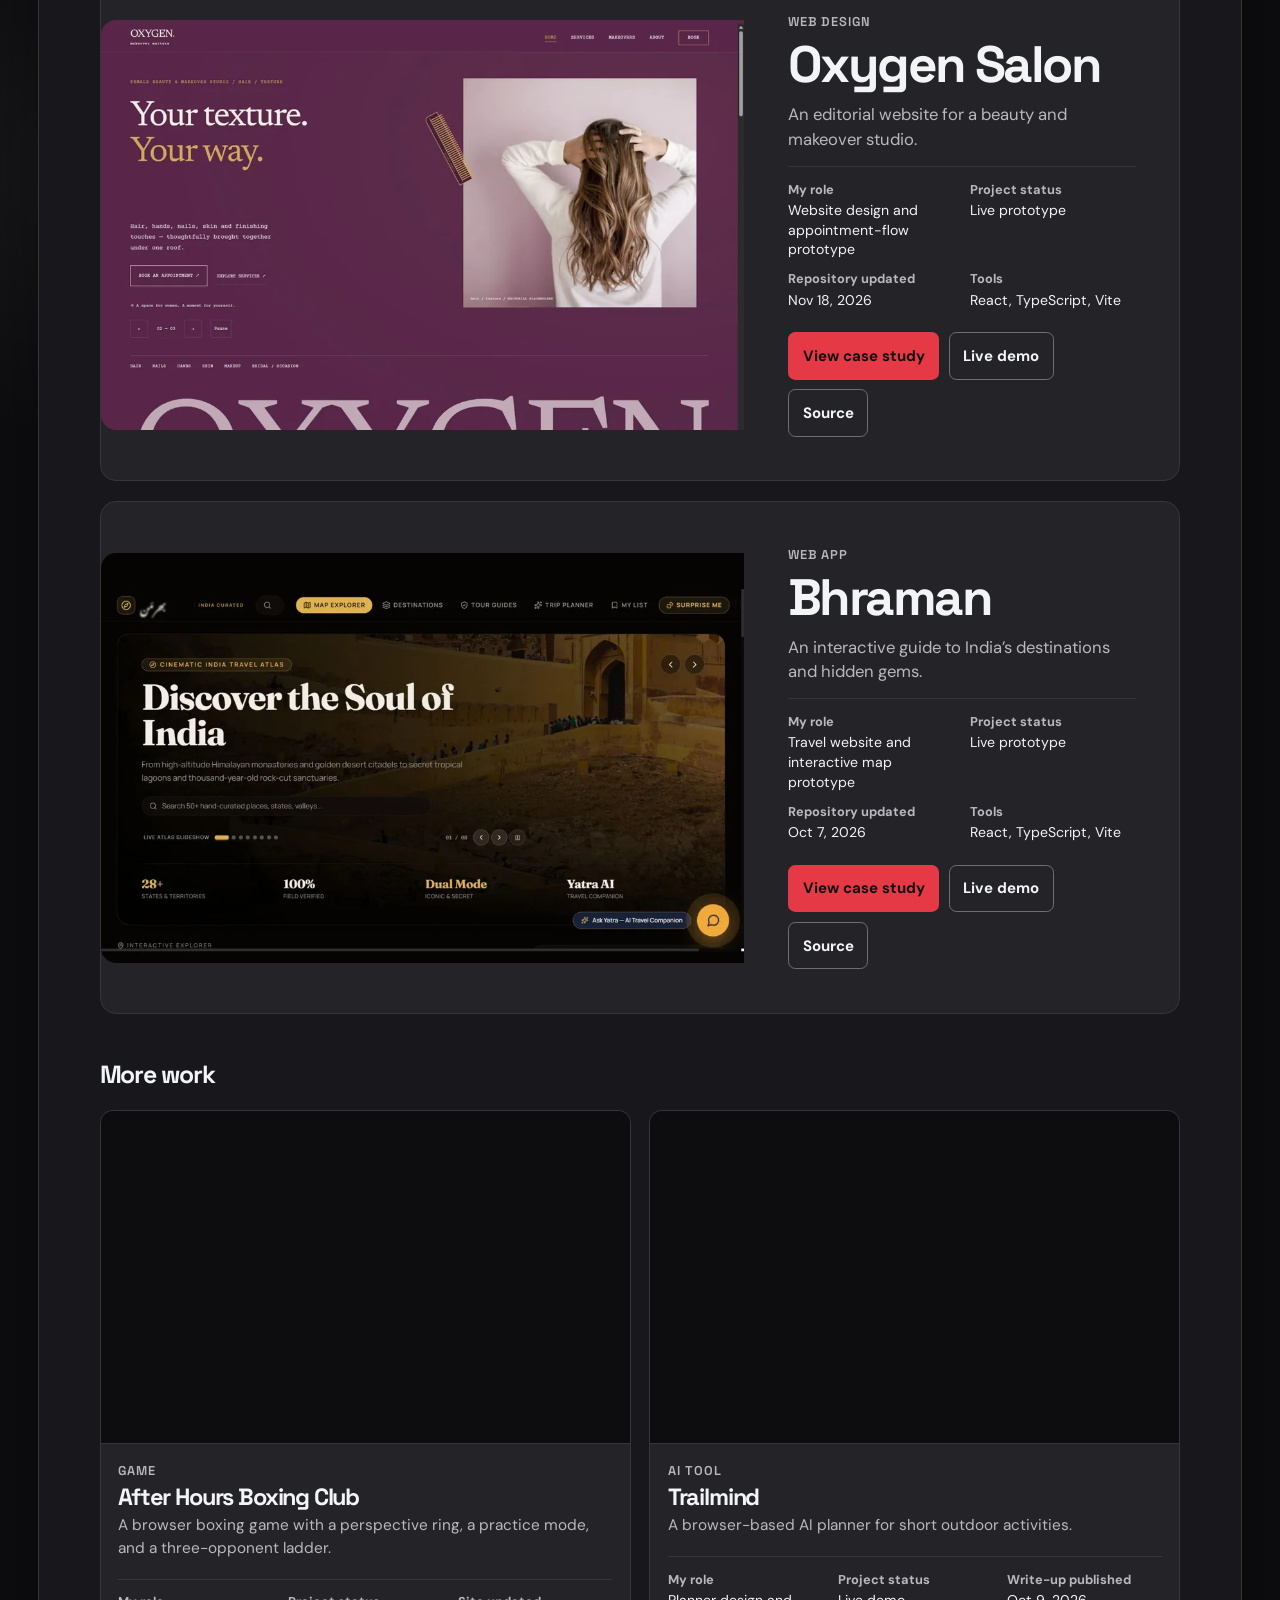
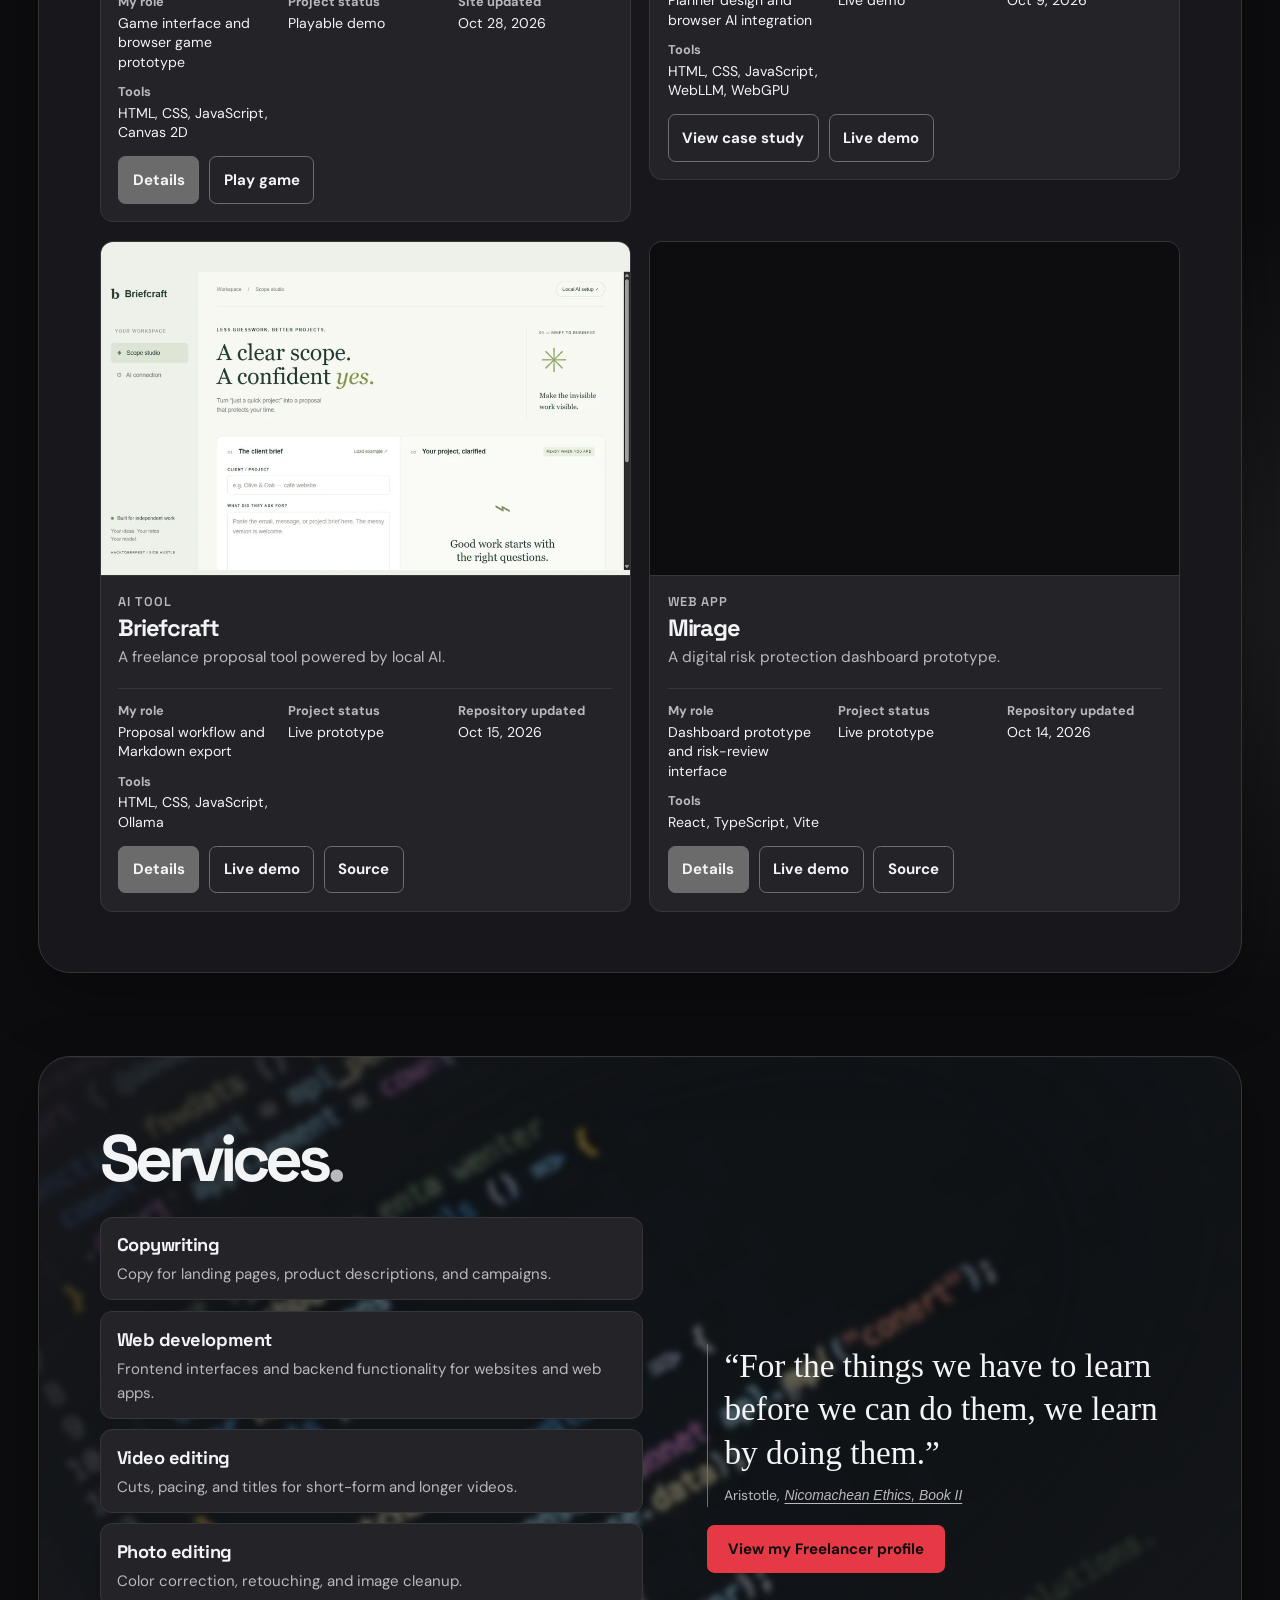
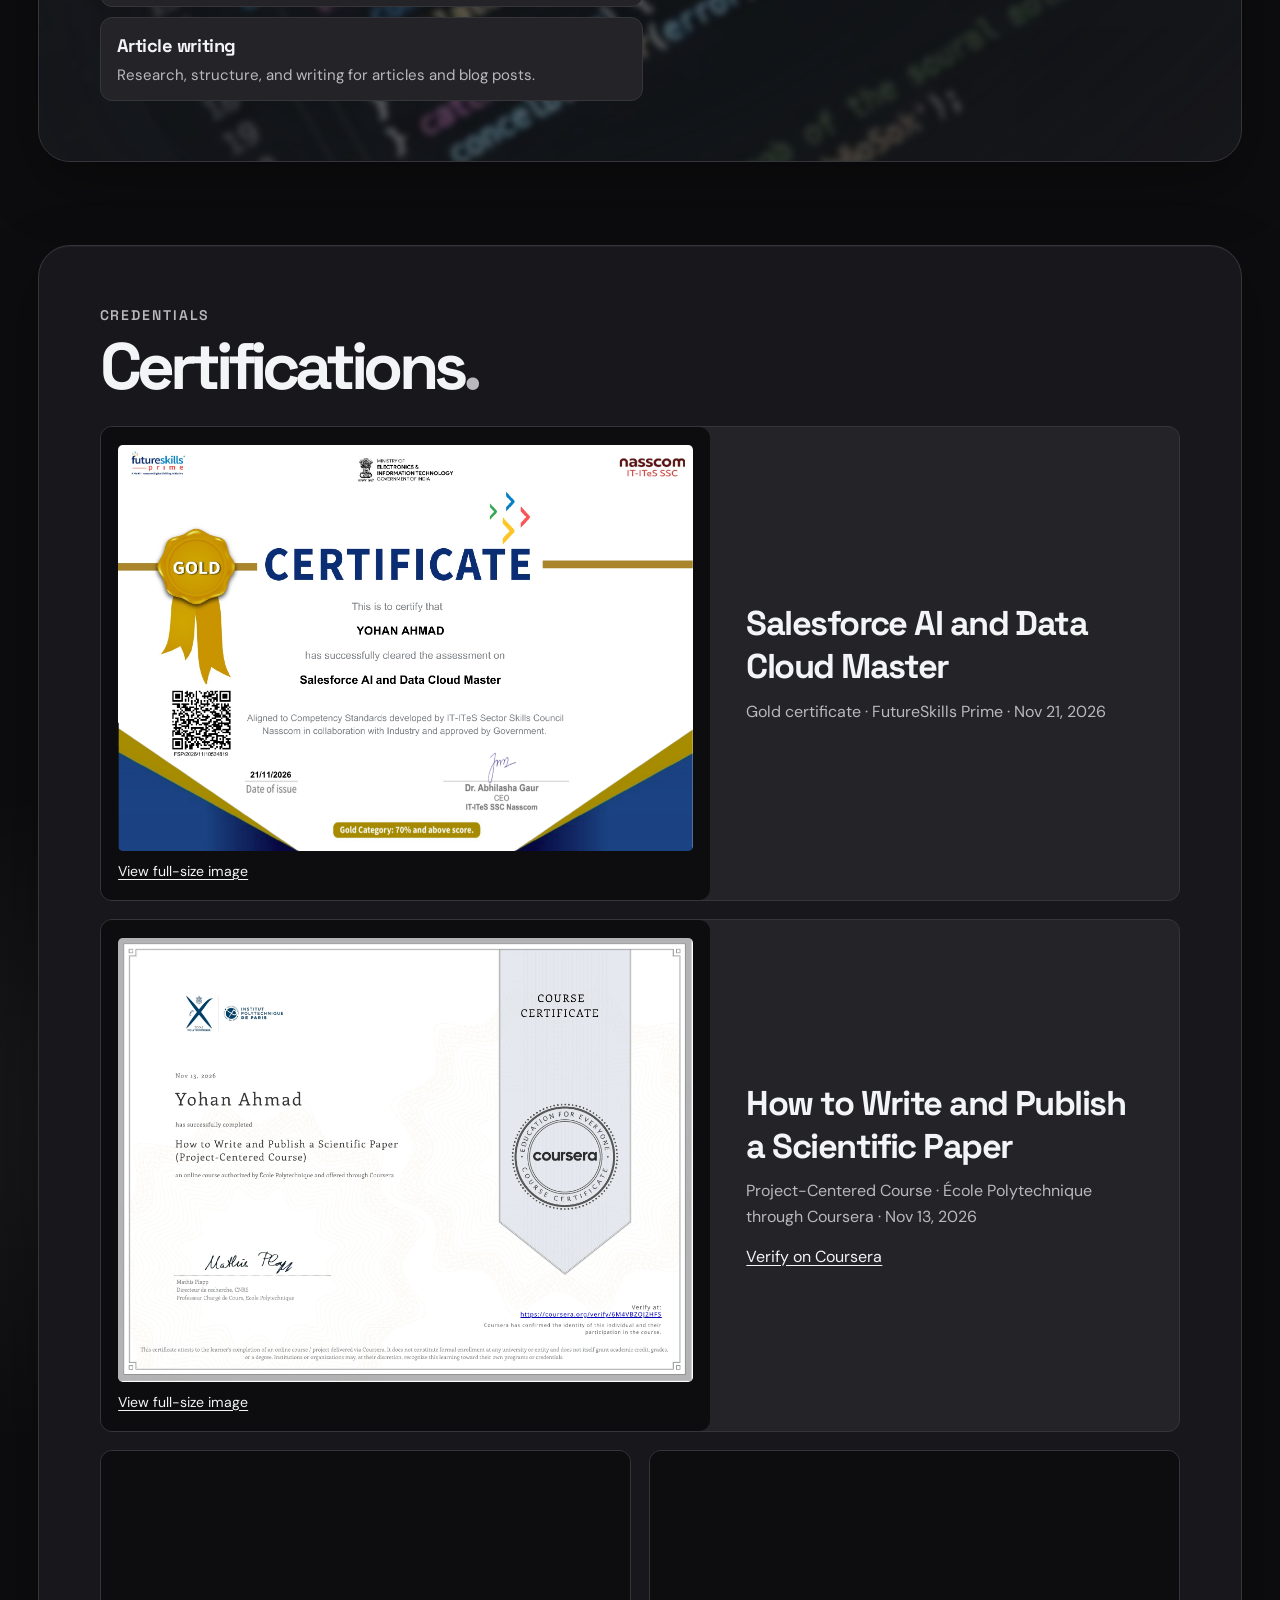
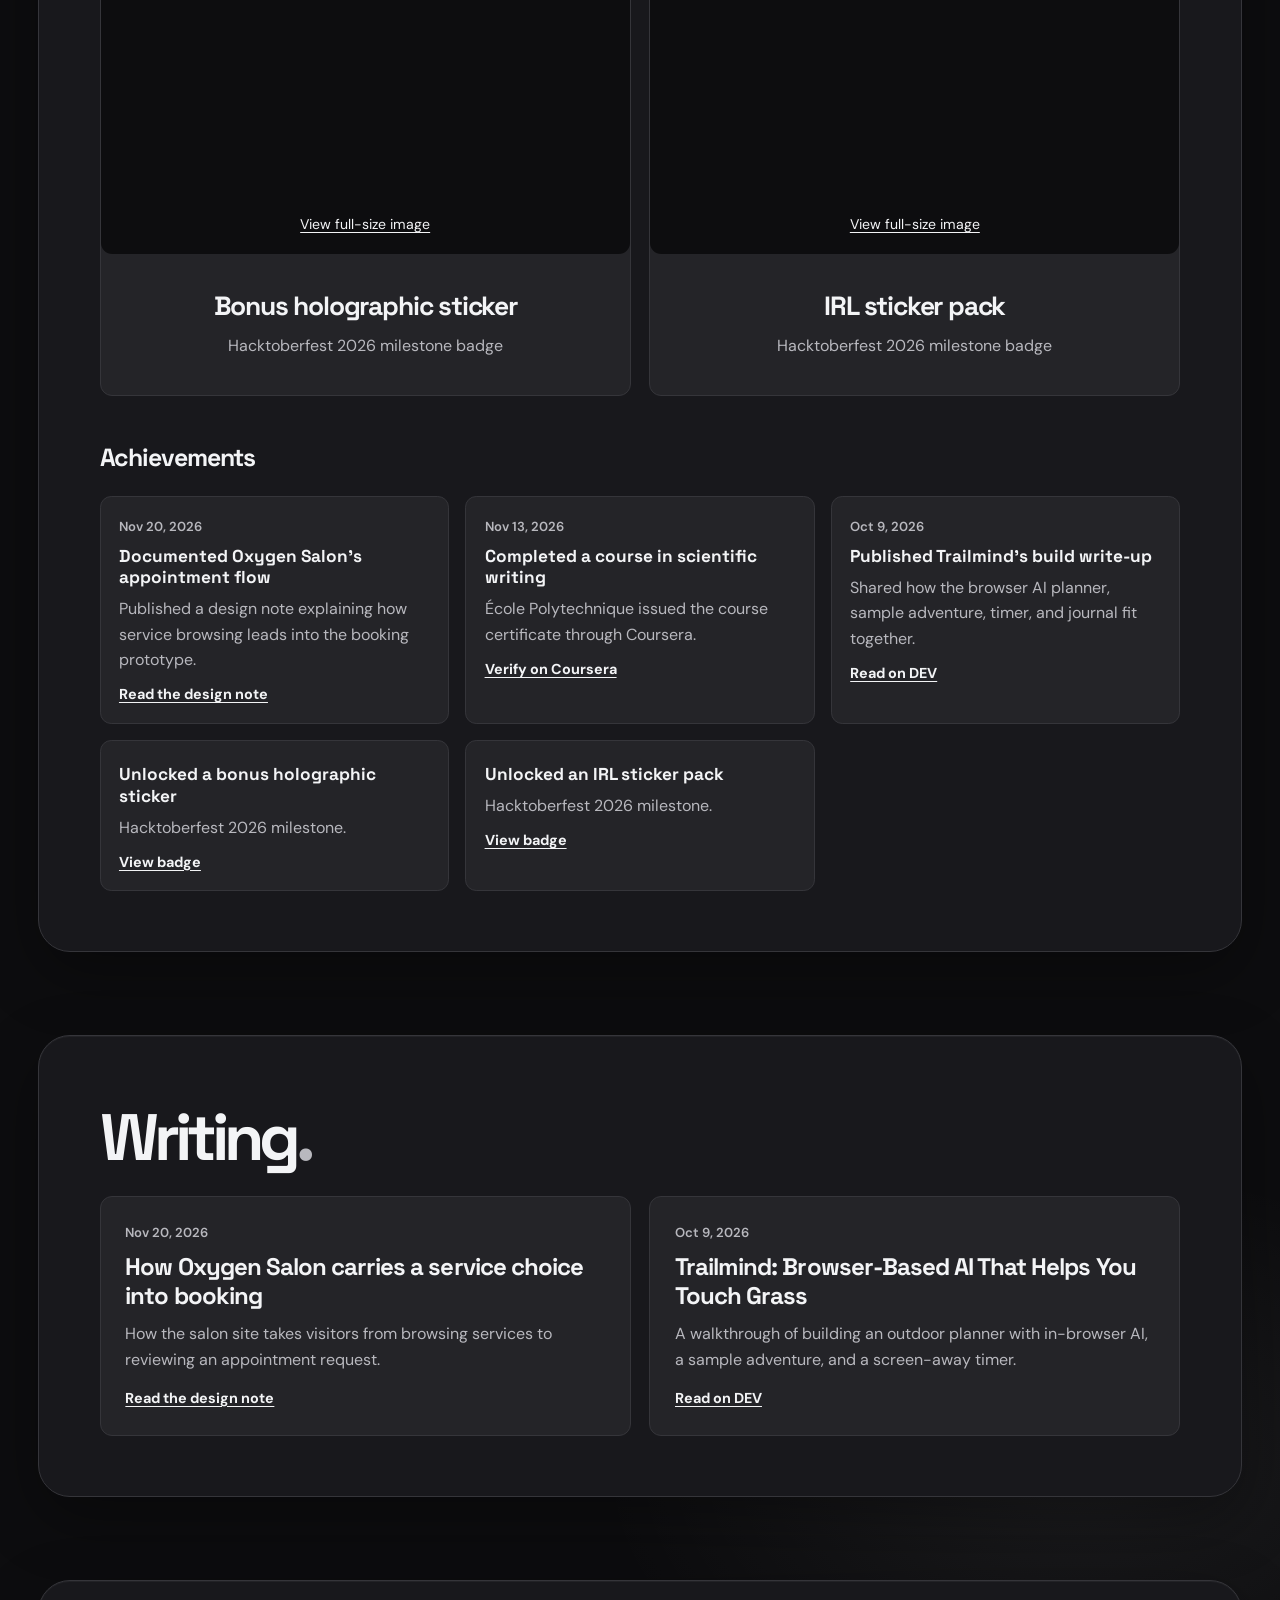
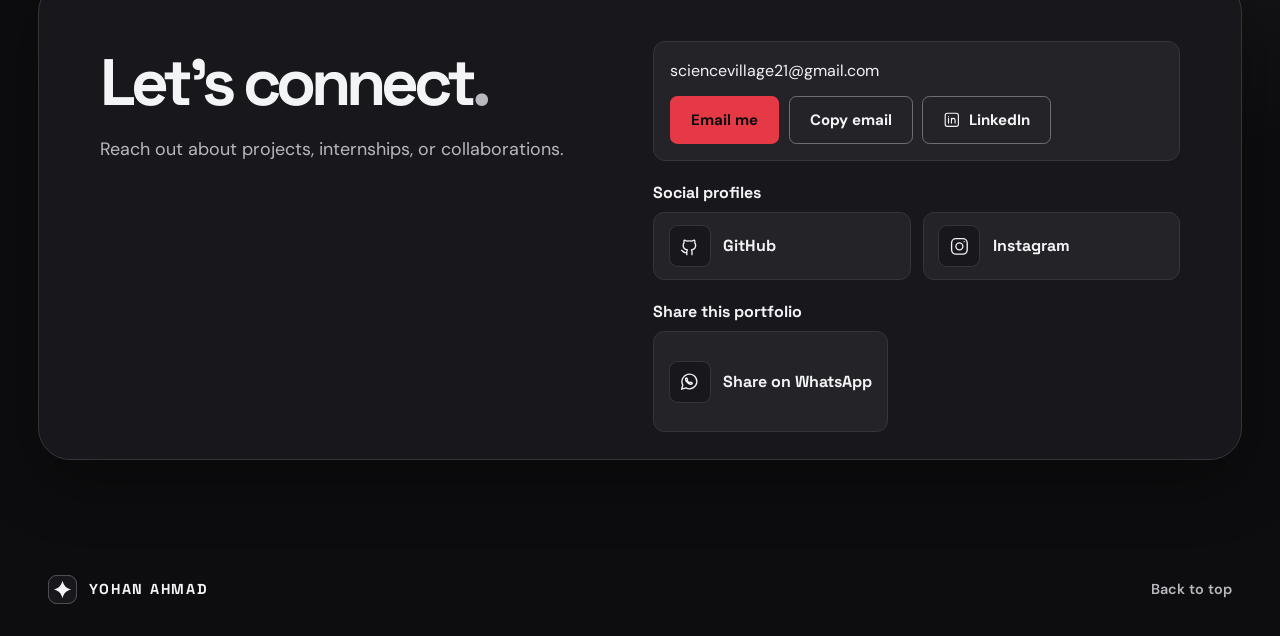
==== commit 7ecabe7b: "Sync published portfolio updates Add the Services section, project and case-study updates, hero avai" ====
--- a/index.html
+++ b/index.html
@@ -24,7 +24,9 @@
       <nav id="site-nav" class="site-nav" aria-label="Main navigation">
         <a href="#about">About</a>
         <a href="#work">Work</a>
+        <a href="#services">Services</a>
         <a href="#certificates">Certifications</a>
+        <a href="#writing">Writing</a>
         <a class="nav-contact" href="#contact">Contact</a>
       </nav>
     </div>
@@ -34,6 +36,7 @@
     <section class="hero" aria-labelledby="intro-title">
       <div class="shell hero-grid">
         <div class="hero-copy">
+          <p class="hero-availability"><span class="availability-dot" aria-hidden="true"></span>Open to internships and projects</p>
           <h1 id="intro-title">Hi, I’m <span data-name>Yohan Ahmad</span></h1>
           <p class="hero-description" data-intro>I’m a computer science student specializing in AI and machine learning. I build interactive websites and browser-based tools.</p>
           <div class="hero-actions">
@@ -78,6 +81,10 @@
           </div>
           <ul class="qualifications" id="qualification-list"></ul>
           <p class="row-detail" id="qualification-empty" hidden>Qualification details forthcoming.</p>
+          <section class="skills" id="skills" aria-labelledby="skills-title">
+            <h3 id="skills-title">Skills in practice</h3>
+            <ul class="skill-list" id="skill-list"></ul>
+          </section>
         </div>
       </div>
     </section>
@@ -94,6 +101,7 @@
             <button type="button" data-filter="web-design" aria-pressed="false" aria-controls="project-list">Web design</button>
             <button type="button" data-filter="ai-tool" aria-pressed="false" aria-controls="project-list">AI tools</button>
             <button type="button" data-filter="web-app" aria-pressed="false" aria-controls="project-list">Web apps</button>
+            <button type="button" data-filter="game" aria-pressed="false" aria-controls="project-list">Games</button>
           </div>
         </div>
         <p class="sr-only" id="filter-status" role="status"></p>
@@ -107,6 +115,47 @@
       </div>
     </section>
 
+    <section class="section services-section" id="services" aria-labelledby="services-title">
+      <div class="shell">
+        <div class="section-head">
+          <h2 id="services-title">Services<span>.</span></h2>
+        </div>
+        <div class="services-grid">
+          <ul class="services-list">
+            <li>
+              <h3>Copywriting</h3>
+              <p>Copy for landing pages, product descriptions, and campaigns.</p>
+            </li>
+            <li>
+              <h3>Web development</h3>
+              <p>Frontend interfaces and backend functionality for websites and web apps.</p>
+            </li>
+            <li>
+              <h3>Video editing</h3>
+              <p>Cuts, pacing, and titles for short-form and longer videos.</p>
+            </li>
+            <li>
+              <h3>Photo editing</h3>
+              <p>Color correction, retouching, and image cleanup.</p>
+            </li>
+            <li>
+              <h3>Article writing</h3>
+              <p>Research, structure, and writing for articles and blog posts.</p>
+            </li>
+          </ul>
+          <div class="services-contact">
+            <figure class="services-quote">
+              <blockquote cite="https://classics.mit.edu/Aristotle/nicomachaen.2.ii.html">
+                <p>“For the things we have to learn before we can do them, we learn by doing them.”</p>
+              </blockquote>
+              <figcaption>Aristotle, <cite><a href="https://classics.mit.edu/Aristotle/nicomachaen.2.ii.html">Nicomachean Ethics, Book II</a></cite></figcaption>
+            </figure>
+            <a class="button button-primary" href="https://www.freelancer.in/u/Yohan2105">View my Freelancer profile</a>
+          </div>
+        </div>
+      </div>
+    </section>
+
     <section class="section certificates-section" id="certificates" aria-labelledby="certificates-title">
       <div class="shell">
         <div class="section-head">
@@ -117,9 +166,17 @@
         <p class="section-description" id="certificate-empty" hidden>Certificates will be added here as they become available.</p>
         <section class="achievements" id="achievements" aria-labelledby="achievements-title">
           <h3 id="achievements-title">Achievements</h3>
-          <p class="row-detail">Sample entries based on projects in this portfolio.</p>
           <ul class="achievement-grid" id="achievement-list"></ul>
         </section>
+      </div>
+    </section>
+
+    <section class="section writing-section" id="writing" aria-labelledby="writing-title">
+      <div class="shell">
+        <div class="section-head">
+          <h2 id="writing-title">Writing<span>.</span></h2>
+        </div>
+        <div class="writing-grid" id="writing-list"></div>
       </div>
     </section>
 
@@ -167,6 +224,7 @@
         <p class="eyebrow" id="detail-category"></p>
         <h2 id="detail-title"></h2>
         <p id="detail-description"></p>
+        <dl class="project-data" id="detail-data"></dl>
         <div class="dialog-actions">
           <a class="button button-primary" id="detail-link" hidden>Live demo</a>
           <a class="button button-outline" id="detail-repository" hidden>Source on GitHub</a>
@@ -182,9 +240,10 @@
         <p class="eyebrow project-category"></p>
         <h3 class="project-name"></h3>
         <p class="project-summary"></p>
-        <ul class="project-stack" aria-label="Technologies"></ul>
+        <dl class="project-data"></dl>
         <div class="featured-actions">
           <a class="button button-primary case-link">View case study</a>
+          <button class="button button-primary project-action" type="button" aria-haspopup="dialog" aria-controls="project-dialog">Details</button>
           <a class="button button-outline live-link">Live demo</a>
           <a class="button button-outline source-link">Source</a>
         </div>
@@ -199,8 +258,10 @@
         <p class="project-category"></p>
         <h3 class="project-name"></h3>
         <p class="project-summary"></p>
+        <dl class="project-data"></dl>
         <div class="project-actions">
           <button class="button button-outline project-action" type="button" aria-haspopup="dialog" aria-controls="project-dialog">Details</button>
+          <a class="button button-outline case-link">View case study</a>
           <a class="button button-outline live-link">Live demo</a>
           <a class="button button-outline source-link">Source</a>
         </div>
@@ -208,6 +269,6 @@
     </article>
   </template>
 
-  <noscript><p class="shell noscript-message">Read the <a href="work/oxygen-salon/index.html">Oxygen Salon</a> and <a href="work/trailmind/index.html">Trailmind</a> case studies.</p></noscript>
+  <noscript><p class="shell noscript-message">Read the <a href="work/oxygen-salon/index.html">Oxygen Salon</a>, <a href="work/bhraman/index.html">Bhraman</a>, and <a href="work/trailmind/index.html">Trailmind</a> case studies or the <a href="writing/oxygen-salon-booking/index.html">Oxygen Salon design note</a>.</p></noscript>
 </body>
 </html>
--- a/style.css
+++ b/style.css
@@ -24,6 +24,7 @@
 h1, h2, h3, p { margin: 0; }
 [hidden] { display: none !important; }
 section[id] { scroll-margin-top: 4.75rem; }
+:is(.featured-card, .project-card, .case-video)[id] { scroll-margin-top: 5.65rem; }
 :focus-visible { outline: 2px solid var(--text); outline-offset: 5px; }
 
 .shell { width: min(74rem, calc(100% - 6rem)); margin-inline: auto; }
@@ -33,7 +34,7 @@
 .site-header { position: sticky; top: 0; z-index: 2; background: rgb(13 13 15 / 96%); border-bottom: 1px solid var(--line); backdrop-filter: blur(12px); }
 .header-inner { display: flex; justify-content: space-between; align-items: center; min-height: 4.75rem; gap: 1rem; }
 .brand { display: inline-flex; align-items: center; gap: .72rem; color: var(--text); font: 700 .9rem/1 var(--display); text-transform: uppercase; letter-spacing: .12em; }
-.site-nav { display: flex; align-items: center; gap: clamp(1.35rem, 3.5vw, 2.65rem); }
+.site-nav { display: flex; align-items: center; gap: clamp(.95rem, 2.8vw, 2.5rem); }
 .site-nav a, .top-link { color: var(--muted); font-size: .9rem; font-weight: 600; }
 .site-nav a:hover, .top-link:hover { color: var(--text); }
 .site-nav a[aria-current='location'] { color: var(--text); text-decoration: underline var(--accent); text-underline-offset: .4em; text-decoration-thickness: .14em; }
@@ -55,6 +56,28 @@
 .hero { position: relative; isolation: isolate; overflow: hidden; background: radial-gradient(ellipse at 80% 52%, #f3f4f60c, transparent 60%); }
 .hero-grid { position: relative; min-height: 30rem; display: grid; grid-template-columns: 1.04fr .96fr; align-items: center; gap: 1.25rem; padding-block: 2.2rem; }
 .hero-copy { position: relative; z-index: 1; padding-block: .75rem; }
+.hero-availability {
+  display: inline-flex;
+  align-items: center;
+  gap: .65rem;
+  max-width: 100%;
+  margin-bottom: .95rem;
+  padding: .48rem .78rem;
+  border: 1px solid var(--line);
+  border-radius: .72rem;
+  background: var(--surface);
+  color: var(--text);
+  font: 600 .875rem/1.4 var(--display);
+}
+.availability-dot {
+  position: relative;
+  flex: none;
+  width: .48rem;
+  height: .48rem;
+  border-radius: 50%;
+  background: var(--accent);
+  box-shadow: 0 0 .7rem var(--accent), 0 0 0 .16rem color-mix(in srgb, var(--accent) 18%, transparent);
+}
 .eyebrow { color: var(--muted); font: 600 .875rem/1.35 var(--display); letter-spacing: .135em; text-transform: uppercase; }
 h1, h2, h3, .project-name { font-family: var(--display); }
 h1 { font-size: clamp(3.55rem, 7vw, 6.4rem); line-height: 1; font-weight: 700; letter-spacing: -.077em; }
@@ -64,8 +87,10 @@
 .button { min-height: 3.03rem; display: inline-flex; align-items: center; justify-content: center; padding: .67rem 1.25rem; border: 1px solid transparent; border-radius: .46rem; font-size: .94rem; font-weight: 700; transition: background-color 160ms ease, border-color 160ms ease; }
 .button-primary { color: var(--background); background: var(--accent); }
 .button-primary:hover { background: color-mix(in srgb, var(--accent), var(--text) 10%); }
+.button-primary:active { background: color-mix(in srgb, var(--accent), var(--text) 20%); }
 .button-outline { border-color: var(--line-strong); color: var(--text); }
 .button-outline:hover { border-color: var(--muted); background: var(--surface-raised); }
+.button-outline:active { background: var(--line); }
 
 .hero-visual { position: relative; min-width: 0; aspect-ratio: 1.27; margin-inline: -.4rem -1.1rem; container-type: inline-size; }
 .developer-scene { position: absolute; inset: 0 0 2.4rem; display: grid; place-items: center; perspective: 920px; perspective-origin: 52% 44%; }
@@ -148,8 +173,9 @@
 .section-description { margin-top: 1.2rem; max-width: 31rem; color: var(--muted); font-size: 1.12rem; }
 .work-head { display: flex; justify-content: space-between; align-items: end; flex-wrap: wrap; gap: 1.15rem; margin-bottom: 1.64rem; }
 .filters { display: flex; flex-wrap: wrap; gap: .18rem; border: 1px solid var(--line); border-radius: .58rem; padding: .25rem; background: var(--background); }
-.filters button { min-height: 2.3rem; padding: .33rem .9rem; border: 1px solid transparent; border-radius: .35rem; background: none; color: var(--muted); font-size: .88rem; font-weight: 600; cursor: pointer; }
+.filters button { min-height: 2.3rem; padding: .33rem .9rem; border: 1px solid transparent; border-radius: .35rem; background: none; color: var(--muted); font-size: .88rem; font-weight: 600; cursor: pointer; transition: color 120ms ease, background-color 120ms ease, border-color 120ms ease; }
 .filters button:hover { color: var(--text); }
+.filters button:active { background: var(--line); color: var(--text); }
 .filters button[aria-pressed='true'] { background: var(--surface-raised); color: var(--text); border-color: var(--accent); }
 
 .featured-grid { display: grid; gap: 1.25rem; }
@@ -160,8 +186,19 @@
 .featured-copy { min-width: 0; padding: clamp(1.25rem, 3.4vw, 2.75rem); }
 .featured-copy .project-name { margin-top: .55rem; padding-right: 0; font-size: clamp(2rem, 4vw, 3.25rem); line-height: 1.02; }
 .featured-copy .project-summary { margin-top: .68rem; font-size: 1.04rem; }
-.project-stack { display: flex; flex-wrap: wrap; gap: .35rem; padding: 0; margin: 1rem 0 0; list-style: none; }
-.project-stack li { padding: .22rem .57rem; border: 1px solid var(--line-strong); border-radius: .38rem; color: var(--muted); font-size: .82rem; }
+.project-data {
+  display: grid;
+  grid-template-columns: repeat(auto-fit, minmax(min(8.3rem, 100%), 1fr));
+  gap: .65rem .95rem;
+  margin: .95rem 0 0;
+  padding-top: .85rem;
+  border-top: 1px solid var(--line);
+  font-size: .88rem;
+  line-height: 1.4;
+}
+.project-data dt, .case-meta dt { color: var(--muted); font-size: .8rem; font-weight: 700; }
+.project-data dd { margin: .16rem 0 0; }
+.project-data .entry-date { color: var(--text); font-size: inherit; font-weight: inherit; }
 .featured-actions, .project-actions, .contact-actions { display: flex; align-items: center; flex-wrap: wrap; gap: .6rem; }
 .featured-actions { margin-top: 1.35rem; }
 .featured-actions .button, .project-actions .button { min-height: 2.75rem; padding-inline: .85rem; }
@@ -169,16 +206,16 @@
 .featured-grid[hidden] + .more-work { margin-top: 0; }
 .more-work > h3 { margin-bottom: .9rem; font-size: 1.55rem; letter-spacing: -.045em; }
 
-.project-grid { display: grid; grid-template-columns: repeat(3, minmax(0, 1fr)); gap: 1.15rem; align-items: start; }
+.project-grid { display: grid; grid-template-columns: repeat(2, minmax(0, 1fr)); gap: 1.15rem; align-items: start; }
 .project-card { position: relative; border: 1px solid var(--line); border-radius: .8rem; background: var(--surface-raised); transition: border-color 180ms ease, transform 180ms ease; min-width: 0; }
 .project-card:hover, .project-card:focus-within { border-color: var(--line-strong); }
 .project-card:hover { transform: translateY(-4px); }
-.project-action { background: transparent; cursor: pointer; }
-.project-action::after { position: absolute; inset: 0; content: ''; border-radius: .8rem; }
+.project-action { cursor: pointer; }
+.project-card :is(.project-action, .case-link)::after { position: absolute; inset: 0; content: ''; border-radius: .8rem; }
 .project-image { width: 100%; height: auto; aspect-ratio: 1.59; object-fit: cover; object-position: center top; background: var(--background); border-radius: .75rem .75rem 0 0; }
 .project-info { display: grid; gap: .28rem; padding: 1.1rem; border-top: 1px solid var(--line); }
 .project-actions { margin-top: .55rem; }
-.project-actions a { position: relative; z-index: 1; }
+.project-actions :is(.live-link, .source-link) { position: relative; z-index: 1; }
 .project-category { color: var(--muted); font: 600 .8rem/1.35 var(--display); text-transform: uppercase; letter-spacing: .08em; padding-right: 2.2rem; }
 .project-name { color: var(--text); font-size: 1.47rem; font-weight: 700; letter-spacing: -.05em; line-height: 1.12; padding-right: 2.2rem; }
 .project-summary { color: var(--muted); font-size: .96rem; line-height: 1.45; }
@@ -192,8 +229,12 @@
 .panel-heading h3 { font-size: 1.4rem; letter-spacing: -.035em; }
 .line-icon { display: grid; place-items: center; width: 2.62rem; height: 2.62rem; flex: none; border: 1px solid var(--line); border-radius: .55rem; color: var(--text); background: var(--surface); }
 .line-icon svg { width: 1.3rem; height: 1.3rem; stroke: currentColor; stroke-width: 1.55; stroke-linecap: round; stroke-linejoin: round; }
-.qualifications, .social-grid { padding: 0; margin: 0; list-style: none; }
+.qualifications, .skill-list, .social-grid { padding: 0; margin: 0; list-style: none; }
 .qualifications li { display: grid; gap: .15rem; margin-top: .9rem; padding-top: .85rem; border-top: 1px solid var(--line); }
+.skills { margin-top: 1.25rem; padding-top: 1.15rem; border-top: 1px solid var(--line); }
+.skills h3 { font-size: 1.2rem; letter-spacing: -.03em; }
+.skill-list li { display: grid; justify-items: start; gap: .22rem; margin-top: .8rem; }
+.skill-list .row-title { font-size: .94rem; }
 .row-title { font-family: var(--display); font-size: 1.08rem; font-weight: 700; line-height: 1.25; }
 .row-detail { margin-top: .23rem; color: var(--muted); }
 .certificate-grid { display: grid; grid-template-columns: repeat(2, minmax(0, 1fr)); gap: 1.15rem; margin-top: 1.65rem; }
@@ -207,12 +248,49 @@
 .certificate-card-with-image .row-title { font-size: clamp(1.4rem, 3vw, 2.15rem); letter-spacing: -.045em; }
 .certificate-card-with-image .row-detail { margin-top: .65rem; }
 .certificate-card-with-image .credential-link { margin-top: .9rem; }
+.certificate-card-badge { grid-column: auto; grid-template-columns: minmax(0, 1fr); align-items: start; text-align: center; }
+.certificate-card[id] { scroll-margin-top: 5.65rem; }
+.certificate-card-badge .certificate-preview img { max-width: 21rem; margin-inline: auto; }
+.certificate-card-badge .certificate-details .row-title { font-size: clamp(1.25rem, 2.5vw, 1.65rem); }
 .achievements { margin-top: 2.65rem; }
 .achievements h3 { font-size: 1.55rem; letter-spacing: -.045em; }
 .achievement-grid { display: grid; grid-template-columns: repeat(3, minmax(0, 1fr)); gap: 1rem; margin: 1.15rem 0 0; padding: 0; list-style: none; }
 .achievement-grid li { padding: 1rem 1.15rem; border: 1px solid var(--line); border-radius: .7rem; background: var(--surface-raised); }
-.achievement-grid h4 { margin: 0; }
+.achievement-grid h4 { margin: .45rem 0 0; }
 .achievement-grid .row-detail { margin-top: .45rem; }
+.entry-date { color: var(--muted); font-size: .82rem; font-weight: 600; }
+.entry-link { color: var(--text); font-size: .9rem; font-weight: 700; text-decoration: underline; text-underline-offset: .2em; }
+.entry-link:hover { color: var(--muted); }
+.achievement-grid .entry-link { display: inline-block; margin-top: .65rem; }
+.writing-grid { display: grid; grid-template-columns: repeat(2, minmax(0, 1fr)); gap: 1.15rem; margin-top: 1.55rem; }
+.writing-card { display: flex; flex-direction: column; align-items: start; gap: .65rem; padding: clamp(1rem, 3vw, 1.55rem); border: 1px solid var(--line); border-radius: .75rem; background: var(--surface-raised); }
+.writing-card h3 { font-size: clamp(1.22rem, 2vw, 1.5rem); letter-spacing: -.04em; line-height: 1.2; }
+.writing-card .row-detail { margin: 0; }
+.writing-card .entry-link { margin-top: auto; padding-top: .25rem; }
+
+.services-section { position: relative; isolation: isolate; overflow: hidden; }
+.services-section::before {
+  content: '';
+  position: absolute;
+  inset: -45%;
+  z-index: -1;
+  pointer-events: none;
+  background: url('assets/services-code-background.webp') center / cover no-repeat;
+  transform: rotate(-30deg);
+  filter: blur(3px) brightness(.68);
+  opacity: .62;
+  mask-image: radial-gradient(ellipse at center, #000 28%, transparent 70%);
+}
+.services-grid { display: grid; grid-template-columns: minmax(0, 1.15fr) minmax(0, 1fr); gap: clamp(1.4rem, 5vw, 4.5rem); align-items: center; margin-top: 1.55rem; }
+.services-list { display: grid; gap: .65rem; margin: 0; padding: 0; list-style: none; }
+.services-list li { padding: .8rem 1rem; border: 1px solid var(--line); border-radius: .75rem; background: var(--surface-raised); }
+.services-list h3 { font-size: 1.14rem; letter-spacing: -.025em; }
+.services-list p { margin-top: .18rem; color: var(--muted); font-size: .94rem; }
+.services-contact { display: grid; justify-items: start; gap: 1.15rem; }
+.services-quote { margin: 0; padding-inline-start: 1rem; border-inline-start: 1px solid var(--line-strong); }
+.services-quote blockquote { margin: 0; font: 400 clamp(1.32rem, 2.6vw, 2.08rem)/1.3 Georgia, serif; }
+.services-quote figcaption { margin-top: .65rem; color: var(--muted); font-size: .87rem; }
+.services-quote cite a { text-decoration: underline; text-underline-offset: .2em; }
 
 .contact-grid { align-items: start; }
 .contact-options { display: grid; gap: 1.15rem; min-width: 0; }
@@ -250,12 +328,11 @@
 body:has(.project-dialog[open]) { overflow: hidden; }
 
 .case-intro { padding-block: clamp(2.55rem, 6.4vw, 5.7rem) clamp(2rem, 4vw, 3.25rem); background: linear-gradient(118deg, var(--background), var(--surface)); border-bottom: 1px solid var(--line); }
-.case-intro-grid { display: grid; grid-template-columns: minmax(0, 1fr) minmax(13rem, .35fr); align-items: end; gap: clamp(1.5rem, 5vw, 5rem); }
+.case-intro-grid { display: grid; grid-template-columns: minmax(0, 1fr) minmax(14rem, .43fr); align-items: start; gap: clamp(1.5rem, 5vw, 5rem); }
 .case-intro h1 { margin-top: .6rem; }
 .case-lead { max-width: 40rem; margin-top: 1rem; color: var(--muted); font-size: clamp(1.05rem, 1.8vw, 1.3rem); }
 .case-meta { margin: 0; padding: 0 0 0 1.25rem; border-left: 1px solid var(--line-strong); }
 .case-meta > div + div { margin-top: .65rem; }
-.case-meta dt { color: var(--muted); font-size: .82rem; font-weight: 700; }
 .case-meta dd { margin: 0; }
 .case-body { padding-top: 1.55rem; }
 .case-body figure { margin: 0; min-width: 0; }
@@ -267,6 +344,13 @@
 .case-story p { margin-top: .65rem; color: var(--muted); }
 .case-evidence h2, .case-next h2 { margin-bottom: .85rem; font-size: clamp(1.7rem, 4vw, 2.55rem); line-height: 1.13; letter-spacing: -.055em; }
 .case-media { display: grid; grid-template-columns: repeat(2, minmax(0, 1fr)); gap: 1.15rem; }
+.case-workflow { display: grid; gap: .3rem; margin: 0 0 1.35rem; padding-left: 1.4rem; color: var(--muted); }
+.writing-prose { max-width: 45rem; }
+.writing-prose h1 { font-size: clamp(2.45rem, 6vw, 4.7rem); letter-spacing: -.065em; overflow-wrap: anywhere; }
+.writing-prose h2 { margin-top: 1.45rem; font-size: clamp(1.3rem, 3.2vw, 1.75rem); letter-spacing: -.035em; }
+.writing-prose > p { color: var(--muted); }
+.writing-prose > p + p, .writing-prose h2 + p { margin-top: .75rem; }
+.writing-prose .note-image { margin-block: 1.25rem; }
 .case-body .case-video { margin-top: 1.4rem; max-width: 48rem; }
 .case-next { display: flex; flex-wrap: wrap; align-items: center; justify-content: space-between; gap: .75rem; margin-block: clamp(2.6rem, 6vw, 5rem); padding-block: 1.3rem; border-block: 1px solid var(--line); }
 .case-next h2 { margin: .25rem 0 0; }
@@ -279,24 +363,26 @@
 @media (max-width: 48rem) {
   .hero-grid { grid-template-columns: 1fr .85fr; min-height: 26rem; }
   h1 { font-size: clamp(3rem, 8.5vw, 4.75rem); }
-  .project-grid { grid-template-columns: repeat(2, minmax(0, 1fr)); }
   .featured-card { grid-template-columns: minmax(0, 1fr); }
   .certificate-card-with-image { grid-template-columns: minmax(0, 1fr); }
   .achievement-grid { grid-template-columns: repeat(2, minmax(0, 1fr)); }
   .featured-image-link { border-radius: .95rem .95rem 0 0; }
-  .about-grid, .contact-grid { grid-template-columns: minmax(0, 1fr); gap: 1.6rem; }
+  .about-grid, .contact-grid, .services-grid { grid-template-columns: minmax(0, 1fr); gap: 1.6rem; }
   .case-intro-grid, .case-story { grid-template-columns: minmax(0, 1fr); }
   .case-meta { display: flex; flex-wrap: wrap; gap: .7rem 1.35rem; padding: .6rem 0 0; border: 0; border-top: 1px solid var(--line-strong); }
   .case-meta > div + div { margin-top: 0; }
 }
 
-@media (max-width: 38rem) {
-  .shell { width: calc(100% - 2.25rem); }
+@media (max-width: 47rem) {
   .header-inner { min-height: 4rem; }
   .menu-toggle { display: block; padding: .37rem .81rem; border: 1px solid var(--line-strong); border-radius: .45rem; background: var(--surface); color: var(--text); cursor: pointer; }
   .site-nav { display: none; position: absolute; top: 100%; inset-inline: 0; flex-direction: column; align-items: stretch; gap: 0; background: var(--surface); border-bottom: 1px solid var(--line); padding: .35rem 1.15rem .8rem; }
   .site-nav.open { display: flex; }
   .site-nav a, .site-nav a.nav-contact { padding: .58rem .25rem; border: 0; }
+}
+
+@media (max-width: 38rem) {
+  .shell { width: calc(100% - 2.25rem); }
   .hero-grid { grid-template-columns: 1fr; gap: .15rem; padding-block: 2.1rem .65rem; }
   .hero-copy { padding-block: 0; }
   h1 { font-size: clamp(3.35rem, 12vw, 5rem); }
@@ -305,7 +391,7 @@
   .hero-visual { width: min(100%, 24rem); margin: .2rem auto 0; aspect-ratio: 1.16; }
   .work-head { margin-bottom: 1.15rem; }
   .filters button { padding-inline: .57rem; }
-  .project-grid, .certificate-grid, .achievement-grid { grid-template-columns: 1fr; }
+  .project-grid, .certificate-grid, .achievement-grid, .writing-grid { grid-template-columns: 1fr; }
   .case-media { grid-template-columns: minmax(0, 1fr); }
   .project-name { font-size: 1.45rem; }
   .footer-inner { min-height: 4.8rem; flex-wrap: wrap; padding-block: .85rem; }
@@ -325,6 +411,20 @@
 }
 
 @media (prefers-reduced-motion: no-preference) {
+  .hero:has(.hero-visual[data-card-motion='running']) .availability-dot::after {
+    content: '';
+    position: absolute;
+    inset: -2px;
+    border: 1px solid var(--accent);
+    border-radius: 50%;
+    animation: availability-pulse 2.4s ease-out infinite;
+  }
+
+  @keyframes availability-pulse {
+    0% { transform: scale(.9); opacity: .65; }
+    70%, 100% { transform: scale(2.15); opacity: 0; }
+  }
+
   .hero-visual[data-card-motion] .developer-stage { animation: developer-orbit 14s ease-in-out infinite paused; }
   .hero-visual[data-card-motion='running'] .developer-stage { animation-play-state: running; }
 
@@ -336,7 +436,7 @@
   }
 
   .scroll-reveal { position: relative; isolation: isolate; --reveal-strength: 1; }
-  .featured-card.scroll-reveal, .project-card.scroll-reveal { --reveal-strength: .32; }
+  .featured-card.scroll-reveal, .project-card.scroll-reveal { --reveal-strength: .56; }
 
   .scroll-reveal::after {
     content: '';
@@ -347,11 +447,11 @@
     background: var(--background);
     opacity: 0;
     pointer-events: none;
-    transition: opacity var(--reveal-duration, 380ms) cubic-bezier(.22, .65, .3, 1);
+    transition: opacity var(--reveal-duration, 400ms) cubic-bezier(.22, .65, .3, 1);
   }
 
   .portfolio-main > .section.scroll-reveal {
-    --reveal-duration: 620ms;
+    --reveal-duration: 560ms;
     transform: translateY(0);
     transition: transform var(--reveal-duration) cubic-bezier(.2, .7, .2, 1);
   }
@@ -362,7 +462,7 @@
   }
 
   .portfolio-main > .section.scroll-reveal-pending:not(:target, :focus-within) {
-    transform: translateY(2.2rem);
+    transform: translateY(32px);
     transition-duration: 0s;
   }
 
@@ -375,5 +475,6 @@
 @media (prefers-reduced-motion: reduce) {
   html { scroll-behavior: auto; }
   *, *::before, *::after { transition: none !important; }
+  .project-card:hover, .featured-image-link:hover .featured-image { transform: none; }
   .motion-toggle { display: none; }
 }
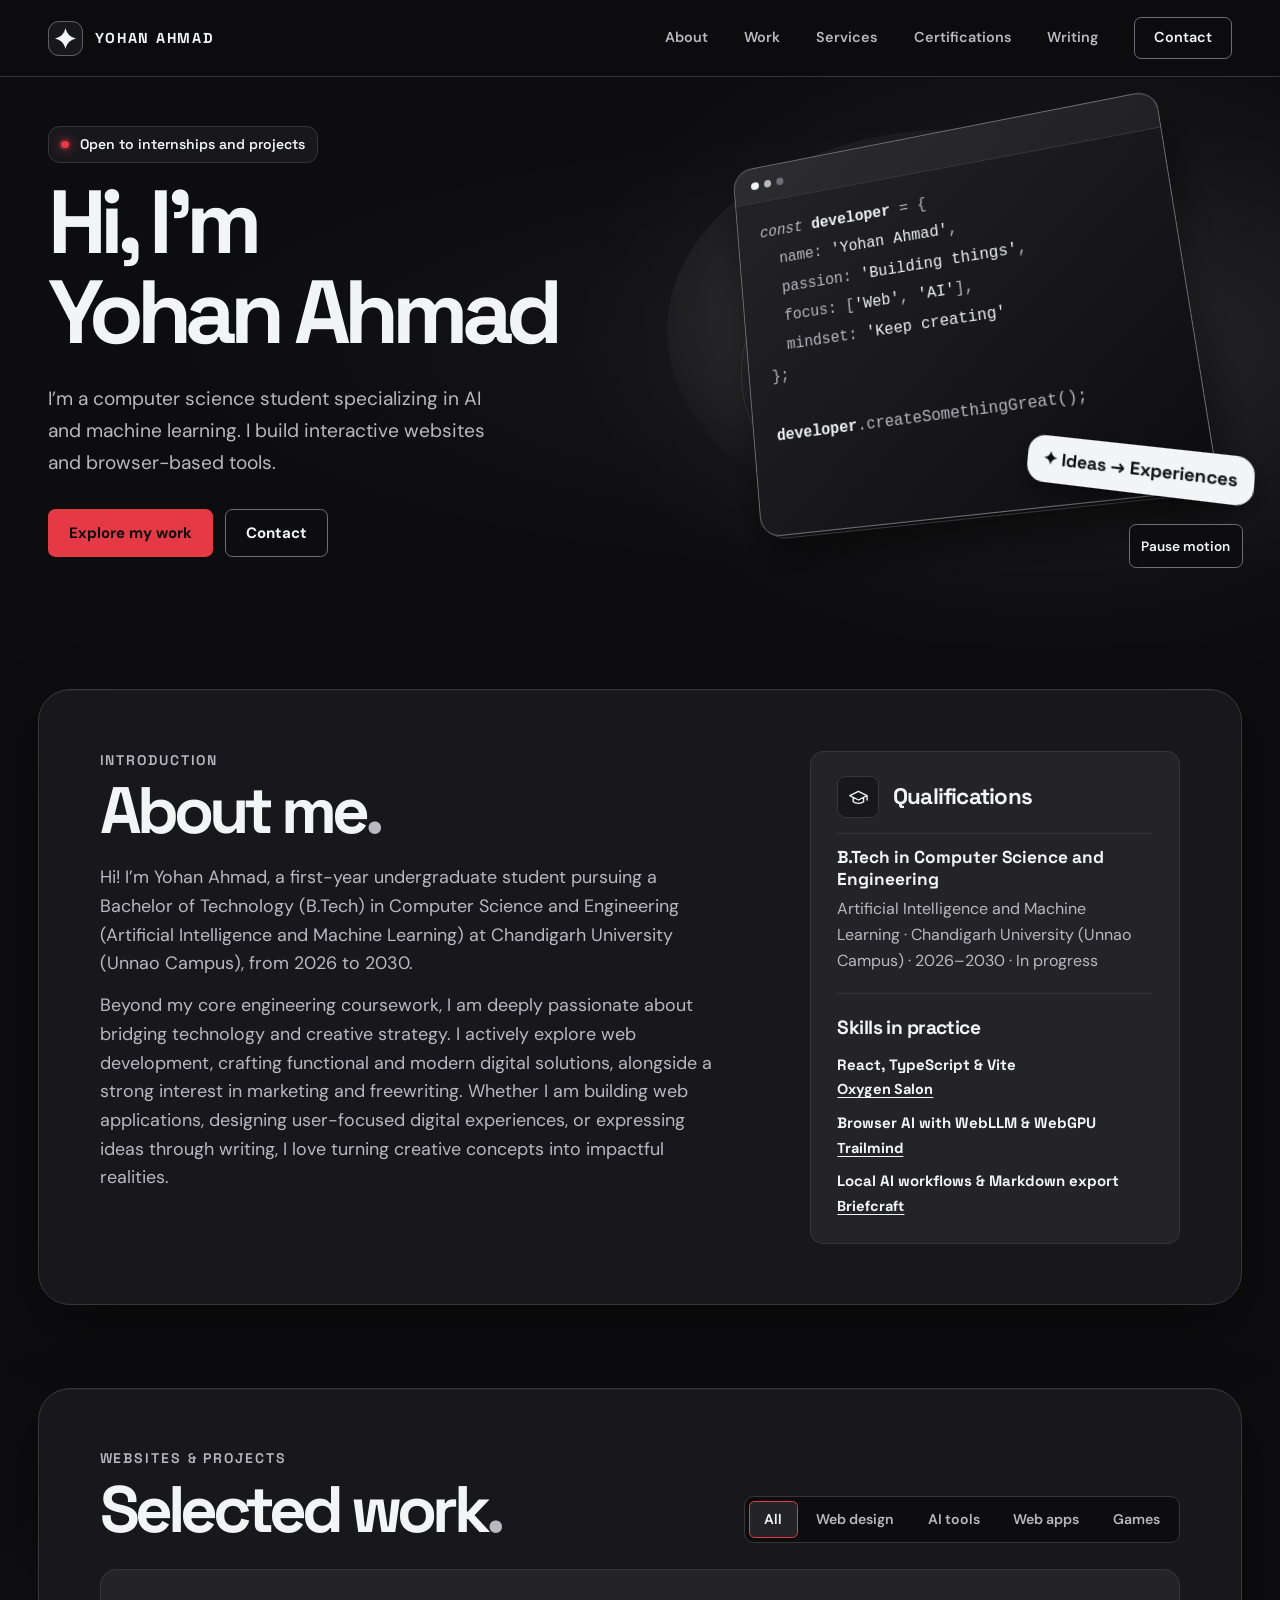
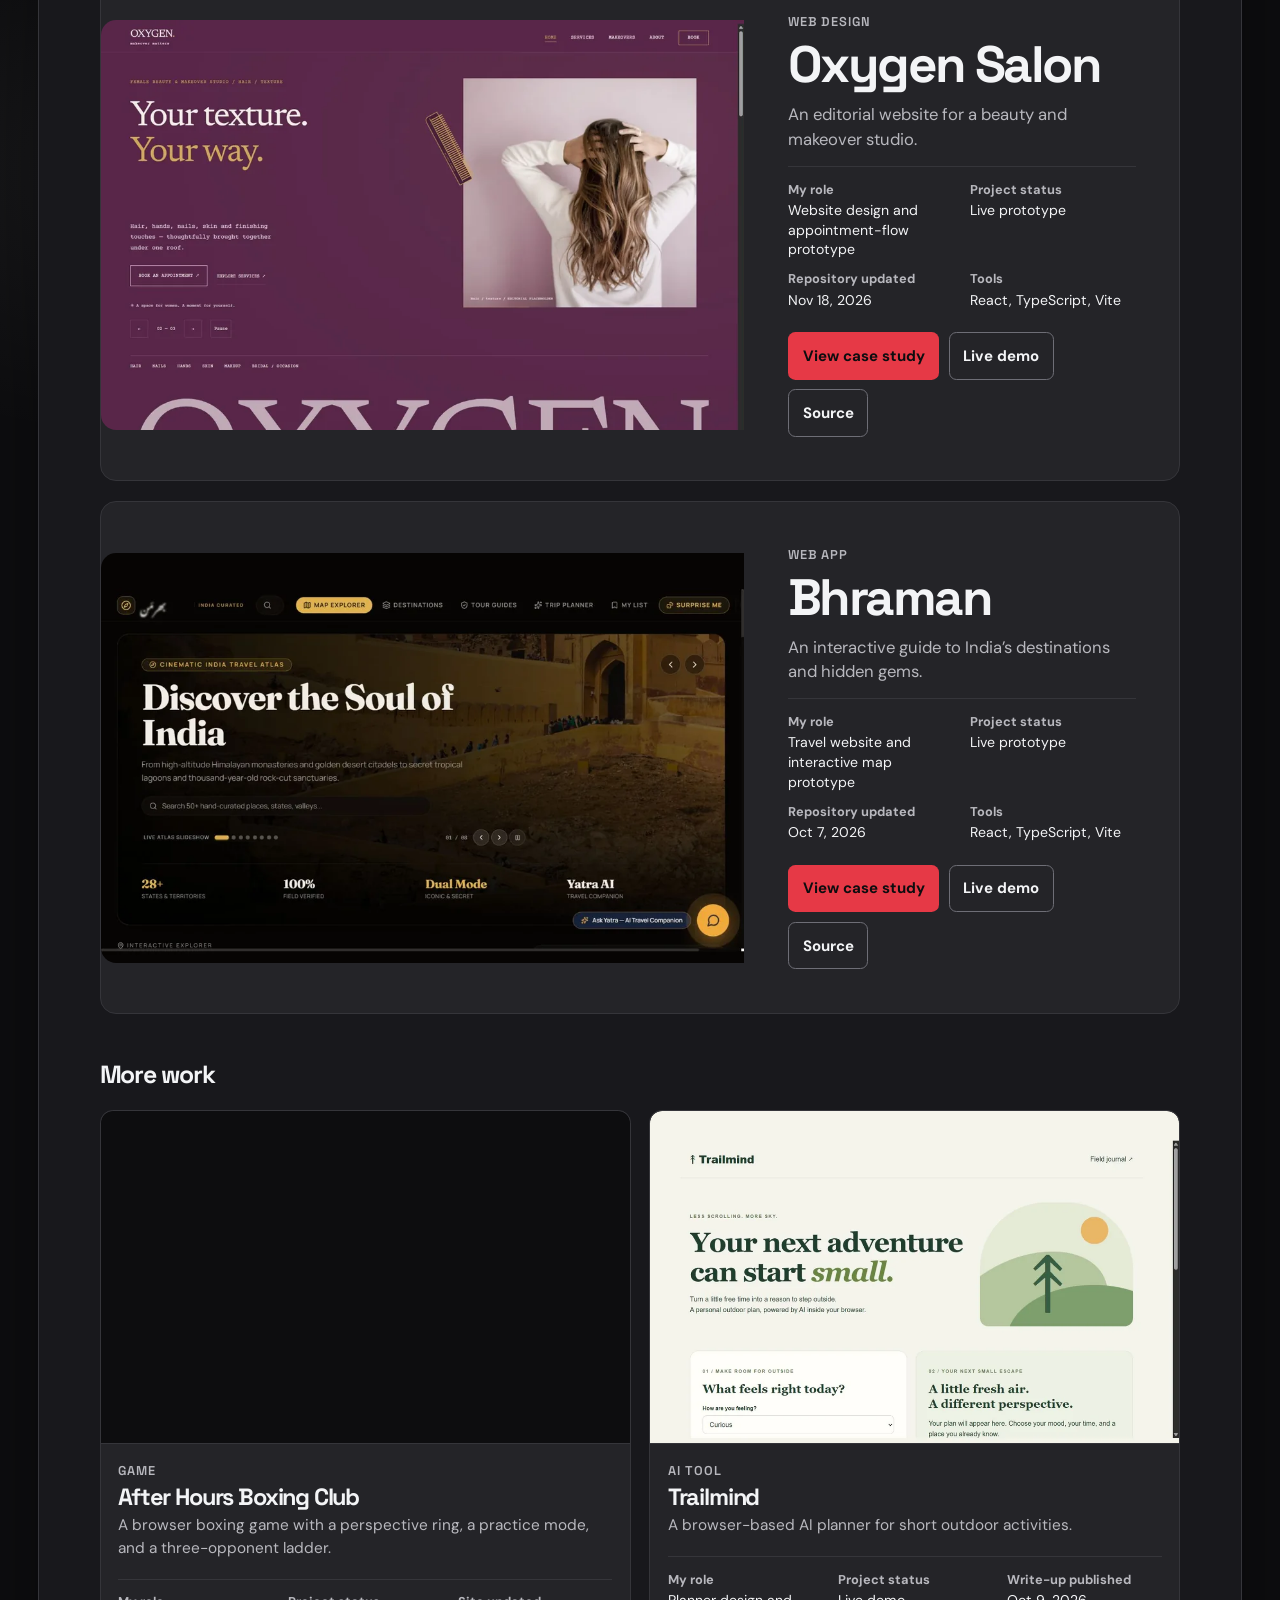
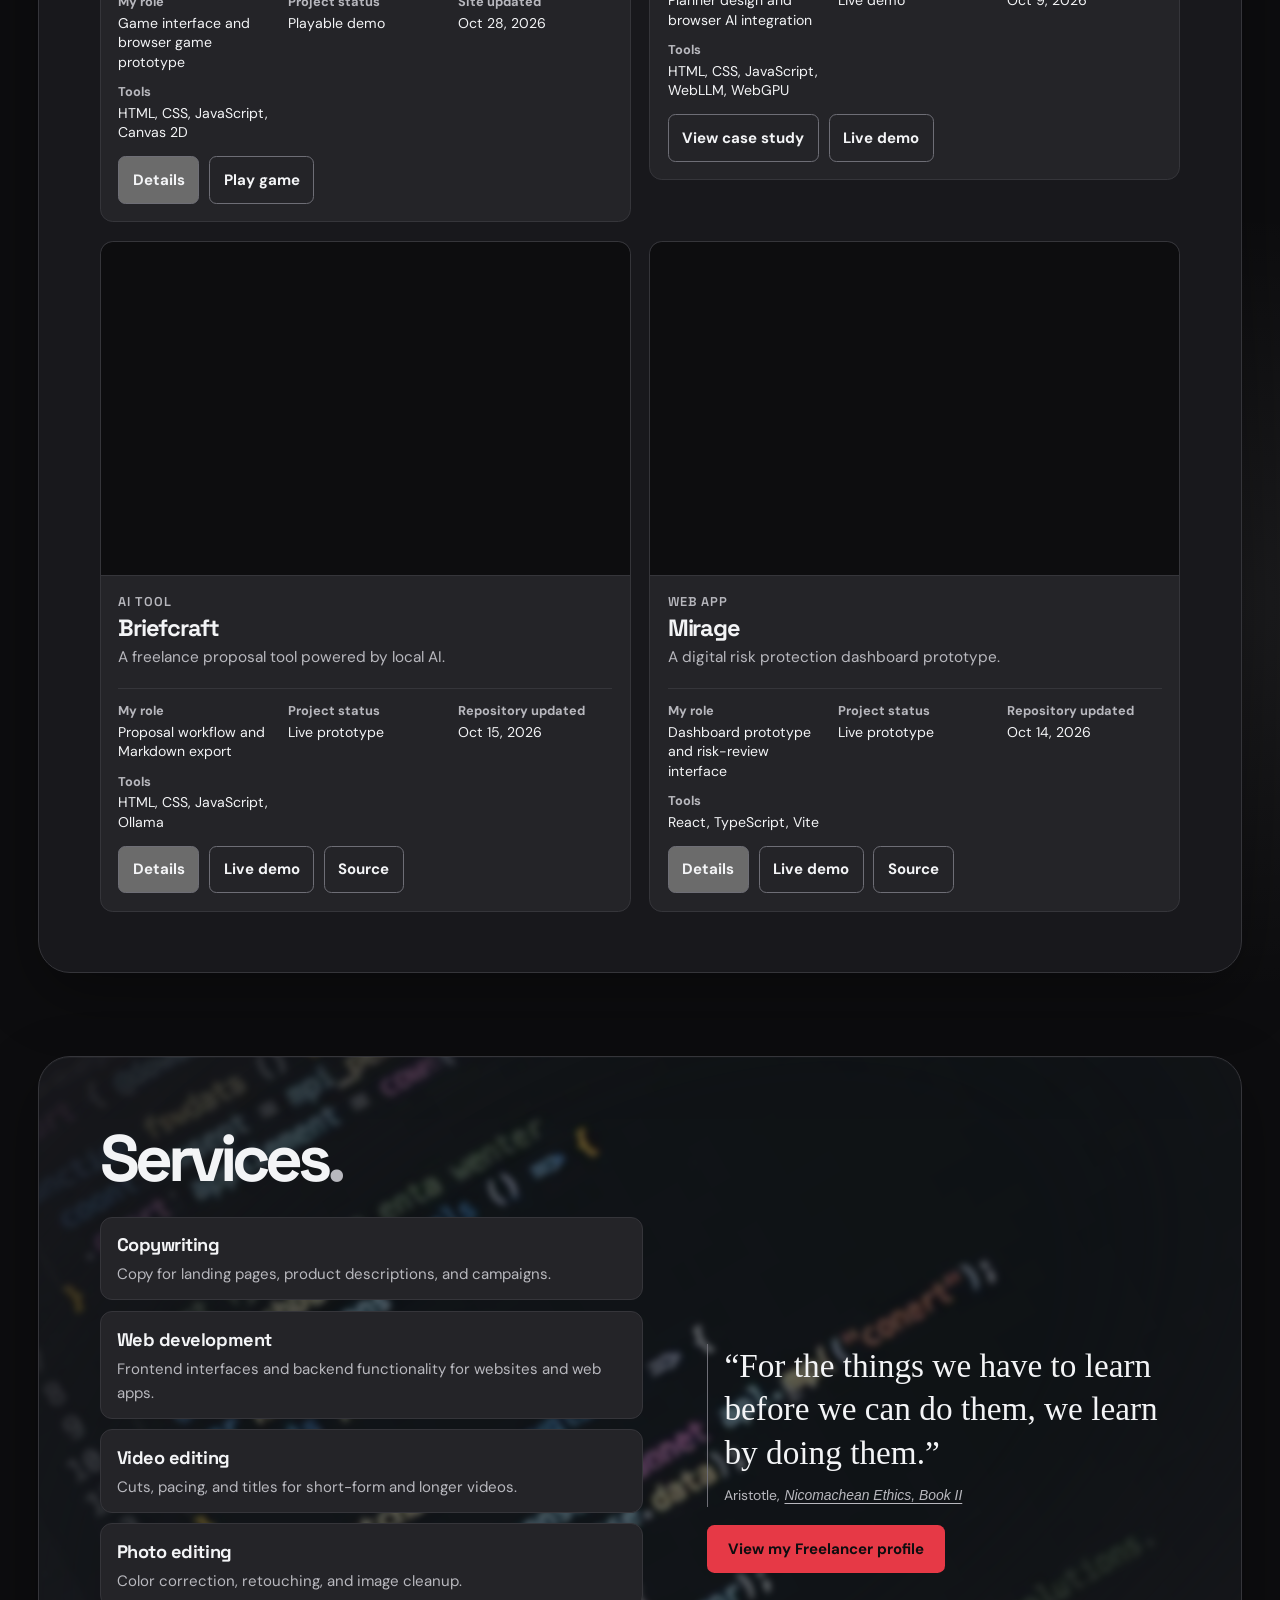
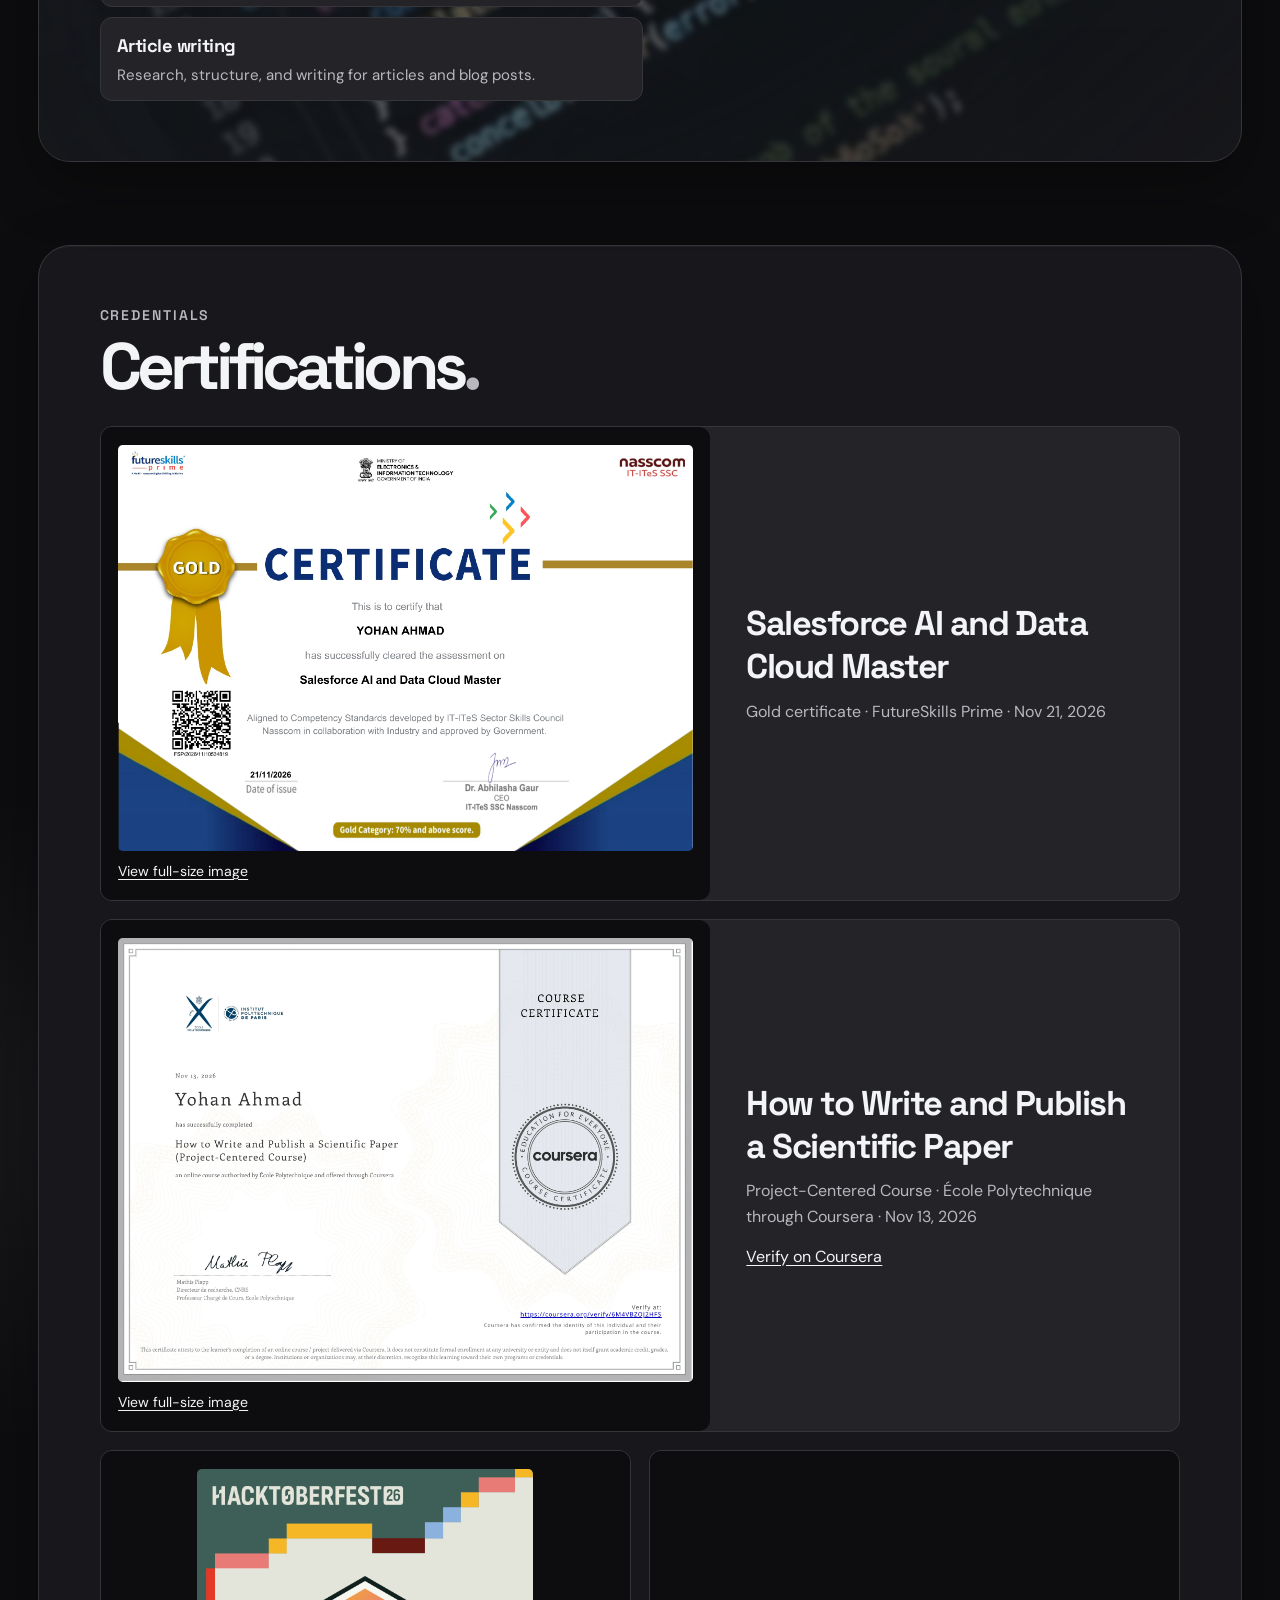
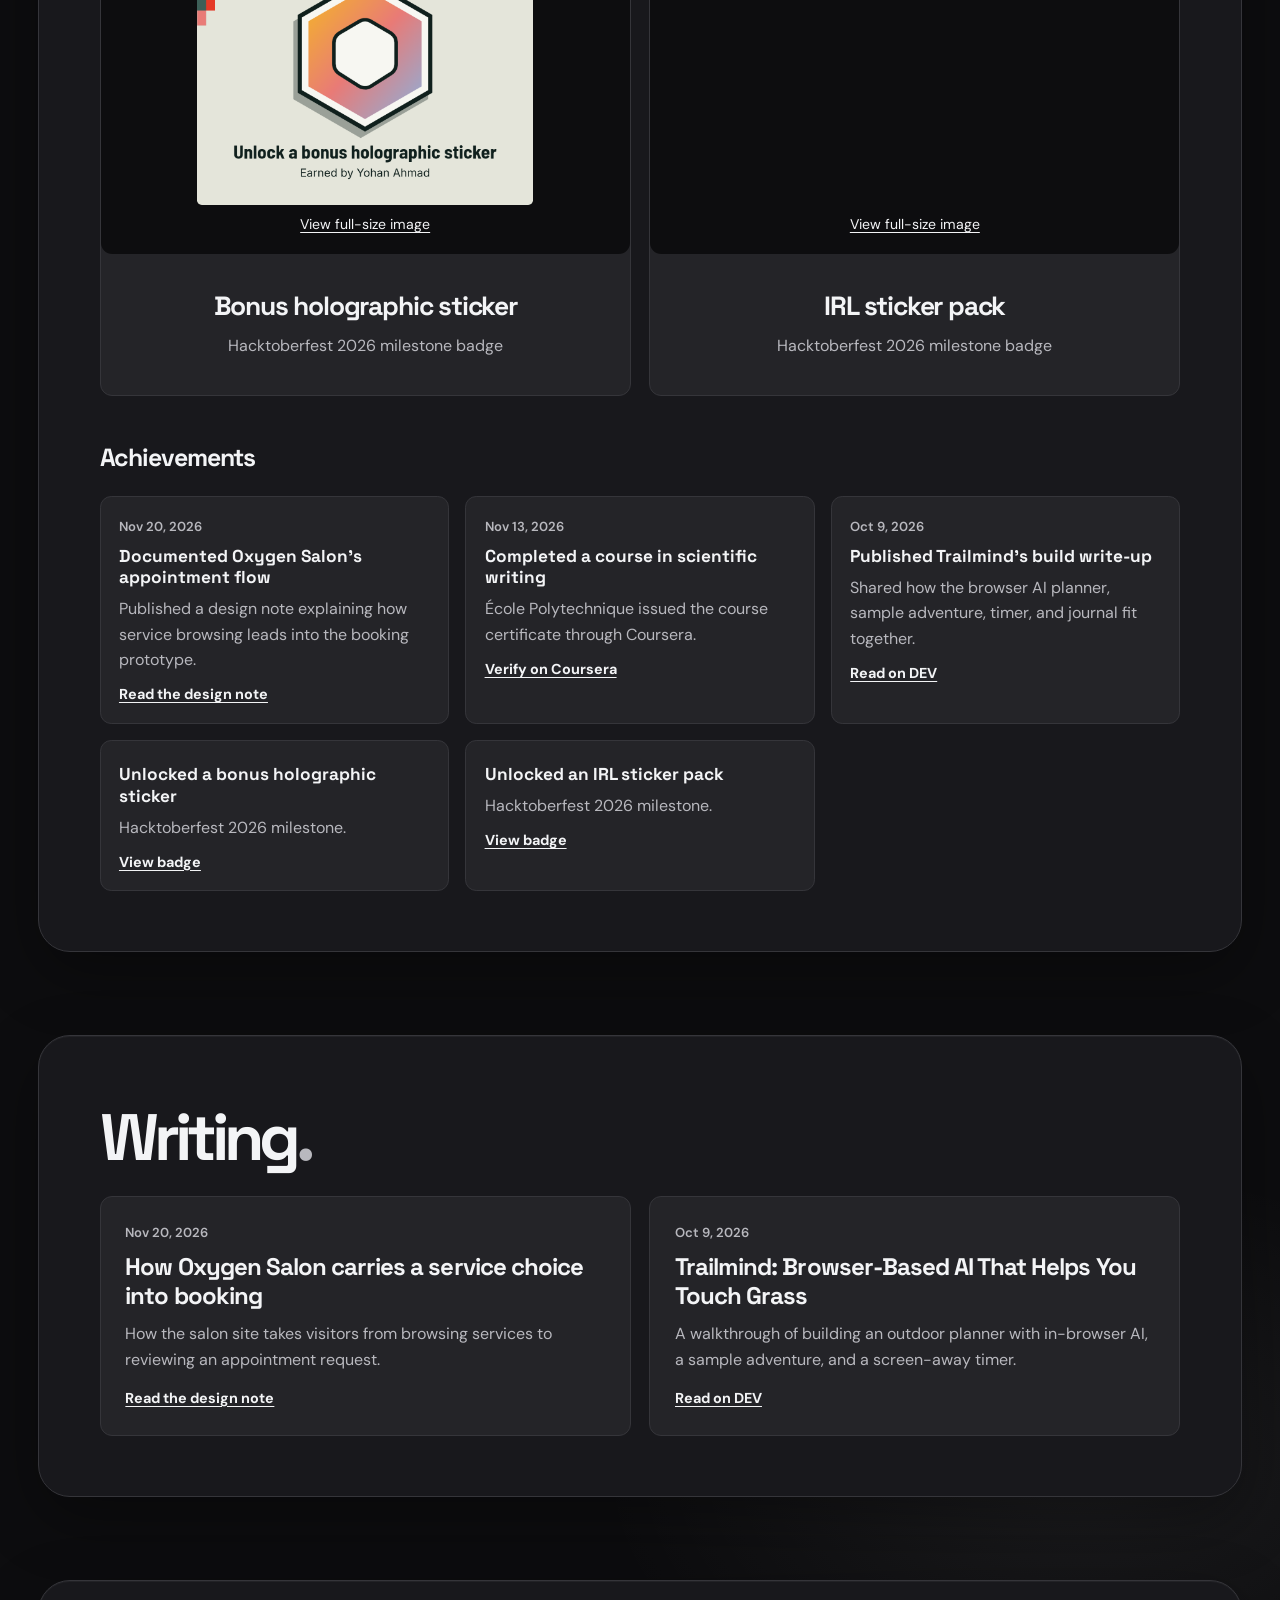
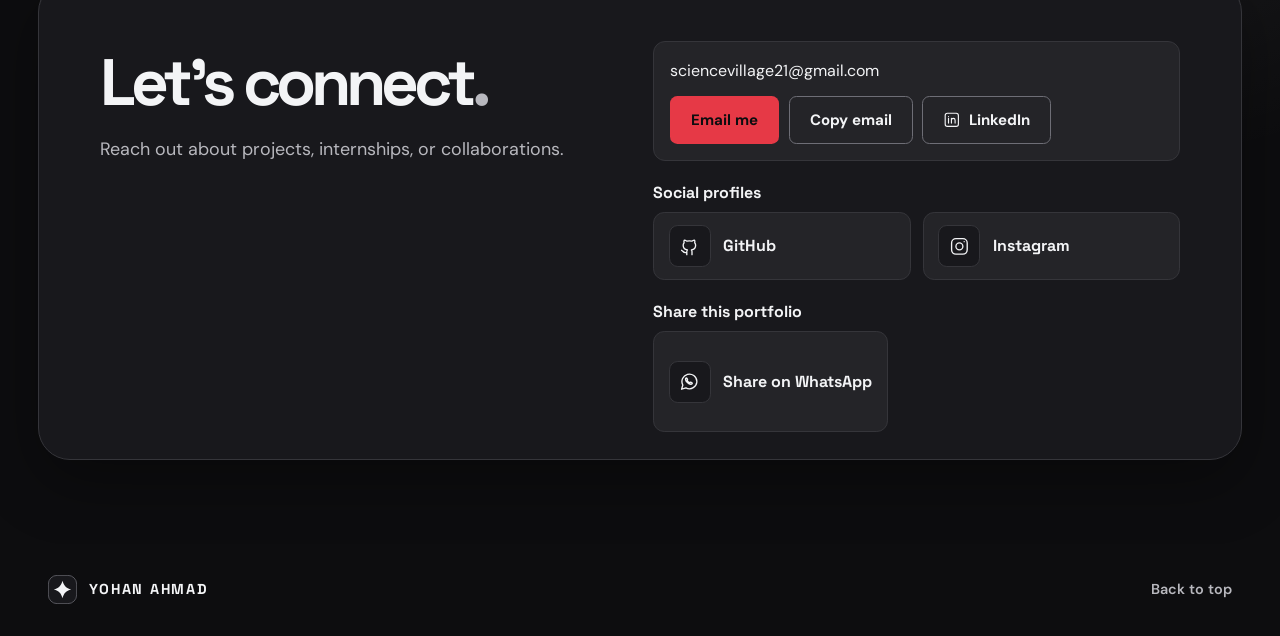
==== commit e1d685bf: "Sync cinematic portfolio motion and welcome sequence" ====
--- a/index.html
+++ b/index.html
@@ -2,6 +2,7 @@
 <html lang="en">
 <head>
   <meta charset="UTF-8">
+  <style>@view-transition { navigation: auto; } @media (prefers-reduced-motion: reduce) { @view-transition { navigation: none; } }</style>
   <meta name="viewport" content="width=device-width, initial-scale=1">
   <meta name="theme-color" content="#0D0D0F">
   <meta name="description" content="Yohan Ahmad builds interactive websites and practical web tools. Explore the Oxygen Salon and Trailmind case studies and more selected work.">
@@ -11,11 +12,72 @@
   <title>Yohan Ahmad | Portfolio</title>
   <link rel="icon" href="assets/mark.svg" type="image/svg+xml">
   <link rel="stylesheet" href="style.css">
+  <link rel="stylesheet" href="project-motion.css">
+  <link rel="stylesheet" href="welcome.css">
   <script src="content.js" defer></script>
   <script src="portfolio.js" defer></script>
+  <script src="project-motion.js" defer></script>
   <script src="hero-card.js" defer></script>
 </head>
 <body id="top">
+  <dialog class="welcome-screen" aria-labelledby="welcome-title">
+    <div class="welcome-images" aria-hidden="true"></div>
+    <template class="welcome-slides">
+      <img alt="" src="assets/welcome-bhraman.webp">
+      <img alt="" src="assets/welcome-scientific-paper-certificate.webp">
+      <img alt="" src="assets/welcome-after-hours-boxing-club.webp">
+    </template>
+    <div class="welcome-content">
+      <p id="welcome-title">WELCOME!</p>
+      <div class="welcome-track" aria-hidden="true"><div class="welcome-fill"></div></div>
+    </div>
+    <button class="welcome-skip" type="button" autofocus>Skip intro</button>
+  </dialog>
+  <script>
+    (() => {
+      // Open while parsing the dialog, before the browser reaches the homepage.
+      const screen = document.querySelector(".welcome-screen");
+      const reducedMotion = matchMedia("(prefers-reduced-motion: reduce)");
+      if (typeof screen?.showModal !== "function" || reducedMotion.matches || location.hash ||
+          performance.getEntriesByType("navigation")[0]?.type === "back_forward" ||
+          !getComputedStyle(screen).getPropertyValue("--welcome-duration")) return;
+
+      try {
+        if (sessionStorage.getItem("portfolio-motion-paused") === "true") return;
+      } catch {}
+
+      const images = screen.querySelector(".welcome-images");
+      const slides = screen.querySelector(".welcome-slides");
+      const bar = screen.querySelector(".welcome-fill");
+      let fallback;
+
+      function finish() {
+        if (!screen.open) return;
+        screen.close();
+        screen.dispatchEvent(new Event("welcome-finished"));
+      }
+
+      screen.querySelector(".welcome-skip").addEventListener("click", finish);
+      bar.addEventListener("animationend", finish, { once: true });
+      reducedMotion.addEventListener("change", finish);
+      window.addEventListener("pagehide", finish);
+      screen.addEventListener("cancel", event => {
+        event.preventDefault();
+        finish();
+      });
+      screen.addEventListener("close", () => {
+        clearTimeout(fallback);
+        images.replaceChildren();
+        reducedMotion.removeEventListener("change", finish);
+        window.removeEventListener("pagehide", finish);
+      }, { once: true });
+
+      screen.showModal();
+      // Release the page even when styles or the animationend event are unavailable.
+      fallback = setTimeout(finish, 4150);
+      images.append(slides.content.cloneNode(true));
+    })();
+  </script>
   <a class="skip-link" href="#main">Skip to content</a>
   <header class="site-header">
     <div class="shell header-inner">
@@ -37,7 +99,7 @@
       <div class="shell hero-grid">
         <div class="hero-copy">
           <p class="hero-availability"><span class="availability-dot" aria-hidden="true"></span>Open to internships and projects</p>
-          <h1 id="intro-title">Hi, I’m <span data-name>Yohan Ahmad</span></h1>
+          <h1 id="intro-title"><span class="hero-line"><span>Hi, I’m</span></span> <span class="hero-line"><span data-name>Yohan Ahmad</span></span></h1>
           <p class="hero-description" data-intro>I’m a computer science student specializing in AI and machine learning. I build interactive websites and browser-based tools.</p>
           <div class="hero-actions">
             <a class="button button-primary" href="#work">Explore my work</a>
@@ -106,6 +168,12 @@
         </div>
         <p class="sr-only" id="filter-status" role="status"></p>
         <div id="project-list">
+          <noscript id="work-fallback"><article><h3><a class="entry-link" href="work/oxygen-salon/index.html">Oxygen Salon</a></h3><p>An editorial website for a beauty and makeover studio.</p></article>
+<article><h3><a class="entry-link" href="https://after-hours-boxing-club.notyohan.chatgpt.site/">After Hours Boxing Club</a></h3><p>A browser boxing game with a perspective ring, a practice mode, and a three-opponent ladder.</p></article>
+<article><h3><a class="entry-link" href="work/bhraman/index.html">Bhraman</a></h3><p>An interactive guide to India’s destinations and hidden gems.</p></article>
+<article><h3><a class="entry-link" href="work/trailmind/index.html">Trailmind</a></h3><p>A browser-based AI planner for short outdoor activities.</p></article>
+<article><h3><a class="entry-link" href="https://yohan21-arch.github.io/Briefcraft/">Briefcraft</a></h3><p>A freelance proposal tool powered by local AI.</p></article>
+<article><h3><a class="entry-link" href="https://sentinelbrand-virid.vercel.app/">Mirage</a></h3><p>A digital risk protection dashboard prototype.</p></article></noscript>
           <div class="featured-grid" id="featured-list"></div>
           <section class="more-work" id="other-work" aria-labelledby="more-work-title">
             <h3 id="more-work-title">More work</h3>
@@ -253,7 +321,7 @@
 
   <template id="project-template">
     <article class="project-card">
-      <img class="project-image" width="1000" height="676" loading="lazy" decoding="async" alt="">
+      <div class="project-image-frame"><img class="project-image" width="1000" height="676" loading="lazy" decoding="async" alt=""></div>
       <div class="project-info">
         <p class="project-category"></p>
         <h3 class="project-name"></h3>
--- a/style.css
+++ b/style.css
@@ -2,6 +2,9 @@
 
 :root {
   color-scheme: dark;
+  --motion-ease: cubic-bezier(.22, 1, .36, 1);
+  --motion-text: 700ms;
+  --motion-ui: 220ms;
   --background: #0D0D0F;
   --surface: #18181C;
   --surface-raised: #242428;
@@ -425,14 +428,50 @@
     70%, 100% { transform: scale(2.15); opacity: 0; }
   }
 
-  .hero-visual[data-card-motion] .developer-stage { animation: developer-orbit 14s ease-in-out infinite paused; }
+  .hero-visual[data-card-motion] .developer-stage {
+    animation: developer-orbit 14s ease-in-out infinite paused, panel-float 9s ease-in-out infinite paused;
+  }
   .hero-visual[data-card-motion='running'] .developer-stage { animation-play-state: running; }
 
+  /* The float uses the independent translate property, leaving transform for rotation. */
   @keyframes developer-orbit {
     0%, 100% { transform: translateY(-.18rem) rotateX(8deg) rotateY(-13deg) rotateZ(-7deg); }
-    25% { transform: translateY(-.55rem) rotateX(15deg) rotateY(-2deg) rotateZ(-4deg); }
-    50% { transform: translateY(-.06rem) rotateX(5deg) rotateY(14deg) rotateZ(-5deg); }
-    75% { transform: translateY(.32rem) rotateX(-5deg) rotateY(1deg) rotateZ(-9deg); }
+    25% { transform: translateY(-.18rem) rotateX(15deg) rotateY(-2deg) rotateZ(-4deg); }
+    50% { transform: translateY(-.18rem) rotateX(5deg) rotateY(14deg) rotateZ(-5deg); }
+    75% { transform: translateY(-.18rem) rotateX(-5deg) rotateY(1deg) rotateZ(-9deg); }
+  }
+
+  @keyframes panel-float { 0%, 100% { translate: 0 0; } 50% { translate: 0 -5px; } }
+
+  @media (min-width: 48.01rem) and (hover: hover) and (pointer: fine) {
+    .hero-visual[data-orbit] .developer-scene::after { animation: ambient-orbit 32s linear infinite paused; }
+    .hero-visual[data-orbit][data-card-motion='running'] .developer-scene::after { animation-play-state: running; }
+    @keyframes ambient-orbit { to { transform: rotate(336deg); } }
+  }
+
+  .hero-intro .hero-line { overflow: hidden; }
+  .hero-intro .hero-line > span { animation: heading-rise var(--motion-text) var(--motion-ease) 90ms backwards; }
+  .hero-intro .hero-line + .hero-line > span { animation-delay: 215ms; }
+  @keyframes heading-rise { from { transform: translateY(102%); } }
+
+  .hero-intro :is(.header-inner, .hero-description, .hero-actions .button, .developer-scene) {
+    animation: hero-arrive var(--motion-text) var(--motion-ease) var(--arrival-delay, 0ms) backwards;
+  }
+  .hero-intro .header-inner { --arrival-y: -6px; --arrival-opacity: .7; animation-duration: 320ms; }
+  .hero-intro .hero-description { --arrival-delay: 420ms; --arrival-y: 12px; }
+  .hero-intro .hero-actions .button { --arrival-delay: 560ms; --arrival-y: 8px; }
+  .hero-intro .hero-actions .button + .button { --arrival-delay: 670ms; }
+  .hero-intro .developer-scene { --arrival-delay: 780ms; --arrival-y: 30px; }
+  @keyframes hero-arrive {
+    from { opacity: var(--arrival-opacity, .15); transform: translateY(var(--arrival-y)); }
+  }
+  .hero-intro .header-inner:focus-within, .hero-intro .hero-actions .button:focus { animation: none; }
+
+  @media (hover: hover) and (pointer: fine) {
+    .hero-actions .button {
+      translate: var(--pull-x, 0px) var(--pull-y, 0px);
+      transition: translate var(--motion-ui) var(--motion-ease), background-color 160ms ease, border-color 160ms ease;
+    }
   }
 
   .scroll-reveal { position: relative; isolation: isolate; --reveal-strength: 1; }
--- a/project-motion.css
+++ b/project-motion.css
@@ -0,0 +1,47 @@
+.project-image-frame { overflow: hidden; border-radius: .75rem .75rem 0 0; }
+.project-card:hover, .featured-image-link:hover .featured-image { transform: none; }
+
+@media (prefers-reduced-motion: no-preference) and (hover: hover) and (pointer: fine) {
+  .project-motion :is(.project-card, .featured-card) {
+    transition: transform var(--motion-ui) var(--motion-ease), border-color var(--motion-ui) ease;
+  }
+  .project-motion [data-tilting] {
+    transform: perspective(1400px) translateY(-2px) rotateX(var(--pitch)) rotateY(var(--yaw));
+    border-color: var(--line-strong);
+  }
+  .project-motion :is(.featured-image, .project-image) { transition: transform 600ms var(--motion-ease); }
+  .project-motion [data-tilting] :is(.featured-image, .project-image) { transform: scale(1.045); }
+}
+@media (pointer: coarse) {
+  :is(.project-card, .featured-card):active { border-color: var(--line-strong); }
+}
+
+.motion-paused .scroll-reveal-pending::after { opacity: 0; transition: none; }
+.motion-paused .portfolio-main > .section.scroll-reveal-pending { transform: none; transition: none; }
+.motion-paused { scroll-behavior: auto; }
+
+::view-transition { pointer-events: none; }
+::view-transition-group(*) { animation-duration: 520ms; animation-timing-function: var(--motion-ease); }
+::view-transition-old(project-cover), ::view-transition-new(project-cover) {
+  height: 100%; object-fit: cover; object-position: center top;
+}
+
+/* Section interactions share the hero timing tokens and the global pause state. */
+@media (prefers-reduced-motion: no-preference) {
+  .project-motion :is(.services-list li, .skill-list li, .certificate-card, .writing-card, #contact .button, #contact .social-tile) {
+    transition: transform var(--motion-ui) var(--motion-ease), box-shadow var(--motion-ui) ease,
+      background-color 160ms ease, border-color 160ms ease;
+  }
+  .project-motion #contact .line-icon { transition: transform var(--motion-ui) var(--motion-ease); }
+  .project-motion #contact :is(.button, .social-tile):focus-visible { transform: translateY(-2px); }
+  .project-motion .contact-status:not(:empty) { animation: copy-feedback 230ms var(--motion-ease); }
+  @keyframes copy-feedback { from { opacity: .35; transform: translateY(3px); } }
+  @media (hover: hover) and (pointer: fine) {
+    .project-motion :is(.services-list li, .certificate-card, .writing-card):hover {
+      transform: translateY(-4px);
+      box-shadow: 0 5px 12px var(--background);
+    }
+    .project-motion :is(.skill-list li, #contact .button, #contact .social-tile):hover { transform: translateY(-2px); }
+    .project-motion #contact :is(.button, .social-tile):hover .line-icon { transform: translateX(2px); }
+  }
+}
--- a/welcome.css
+++ b/welcome.css
@@ -0,0 +1,104 @@
+.welcome-screen { --welcome-duration: 3.8s; }
+.welcome-screen:not([open]) { display: none; }
+html:has(.welcome-screen[open]) { overflow: hidden; }
+
+.welcome-screen[open] {
+  position: fixed;
+  inset: 0;
+  width: 100%;
+  max-width: none;
+  height: 100%;
+  max-height: none;
+  margin: 0;
+  padding: 1.5rem;
+  border: 0;
+  display: grid;
+  place-items: center;
+  overflow: hidden;
+  overscroll-behavior: none;
+  touch-action: none;
+  isolation: isolate;
+  animation: welcome-exit var(--welcome-duration) linear both;
+  background: #0d0d0f;
+  color: #fff;
+}
+
+.welcome-images,
+.welcome-images::after,
+.welcome-images img {
+  position: absolute;
+  inset: 0;
+}
+
+.welcome-images {
+  z-index: -1;
+  pointer-events: none;
+}
+
+.welcome-images img {
+  width: 100%;
+  height: 100%;
+  object-fit: cover;
+}
+
+.welcome-images img:nth-child(2) { animation: welcome-slide-two var(--welcome-duration) ease-in-out both; }
+.welcome-images img:nth-child(3) { animation: welcome-slide-three var(--welcome-duration) ease-in-out both; }
+
+.welcome-images::after {
+  content: "";
+  background: radial-gradient(ellipse at center, #0d0d0fb8 0%, #0d0d0fdf 55%, #0d0d0ffd 100%);
+}
+
+.welcome-content {
+  width: min(100%, 32rem);
+  text-align: center;
+}
+
+#welcome-title {
+  margin: 0 0 1.45rem;
+  font-family: var(--display);
+  font-size: clamp(2rem, 7vw, 4.5rem);
+  font-weight: 700;
+  line-height: 1;
+  letter-spacing: .12em;
+}
+
+.welcome-track {
+  width: min(100%, 24rem);
+  height: .3rem;
+  margin-inline: auto;
+  border-radius: 999px;
+  overflow: hidden;
+  background: #ffffff42;
+}
+
+.welcome-fill {
+  width: 100%;
+  height: 100%;
+  border-radius: inherit;
+  background: var(--accent);
+  transform-origin: left;
+  animation: welcome-progress var(--welcome-duration) linear both;
+}
+
+.welcome-skip {
+  position: absolute;
+  inset: auto max(1.5rem, env(safe-area-inset-right)) max(1.5rem, env(safe-area-inset-bottom)) auto;
+  padding: .55rem .9rem;
+  border: 1px solid #ffffff75;
+  border-radius: .55rem;
+  background: #0d0d0fc2;
+  color: inherit;
+  font: inherit;
+}
+
+.welcome-skip:hover { background: #0d0d0f; }
+
+@keyframes welcome-slide-two { 0%, 27% { opacity: 0; } 39%, 100% { opacity: 1; } }
+@keyframes welcome-slide-three { 0%, 59% { opacity: 0; } 71%, 100% { opacity: 1; } }
+@keyframes welcome-exit { 0%, 96% { opacity: 1; } to { opacity: 0; } }
+@keyframes welcome-progress { from { transform: scaleX(0); } to { transform: scaleX(1); } }
+
+@media (prefers-reduced-motion: reduce) {
+  .welcome-screen[open] { visibility: hidden; }
+}
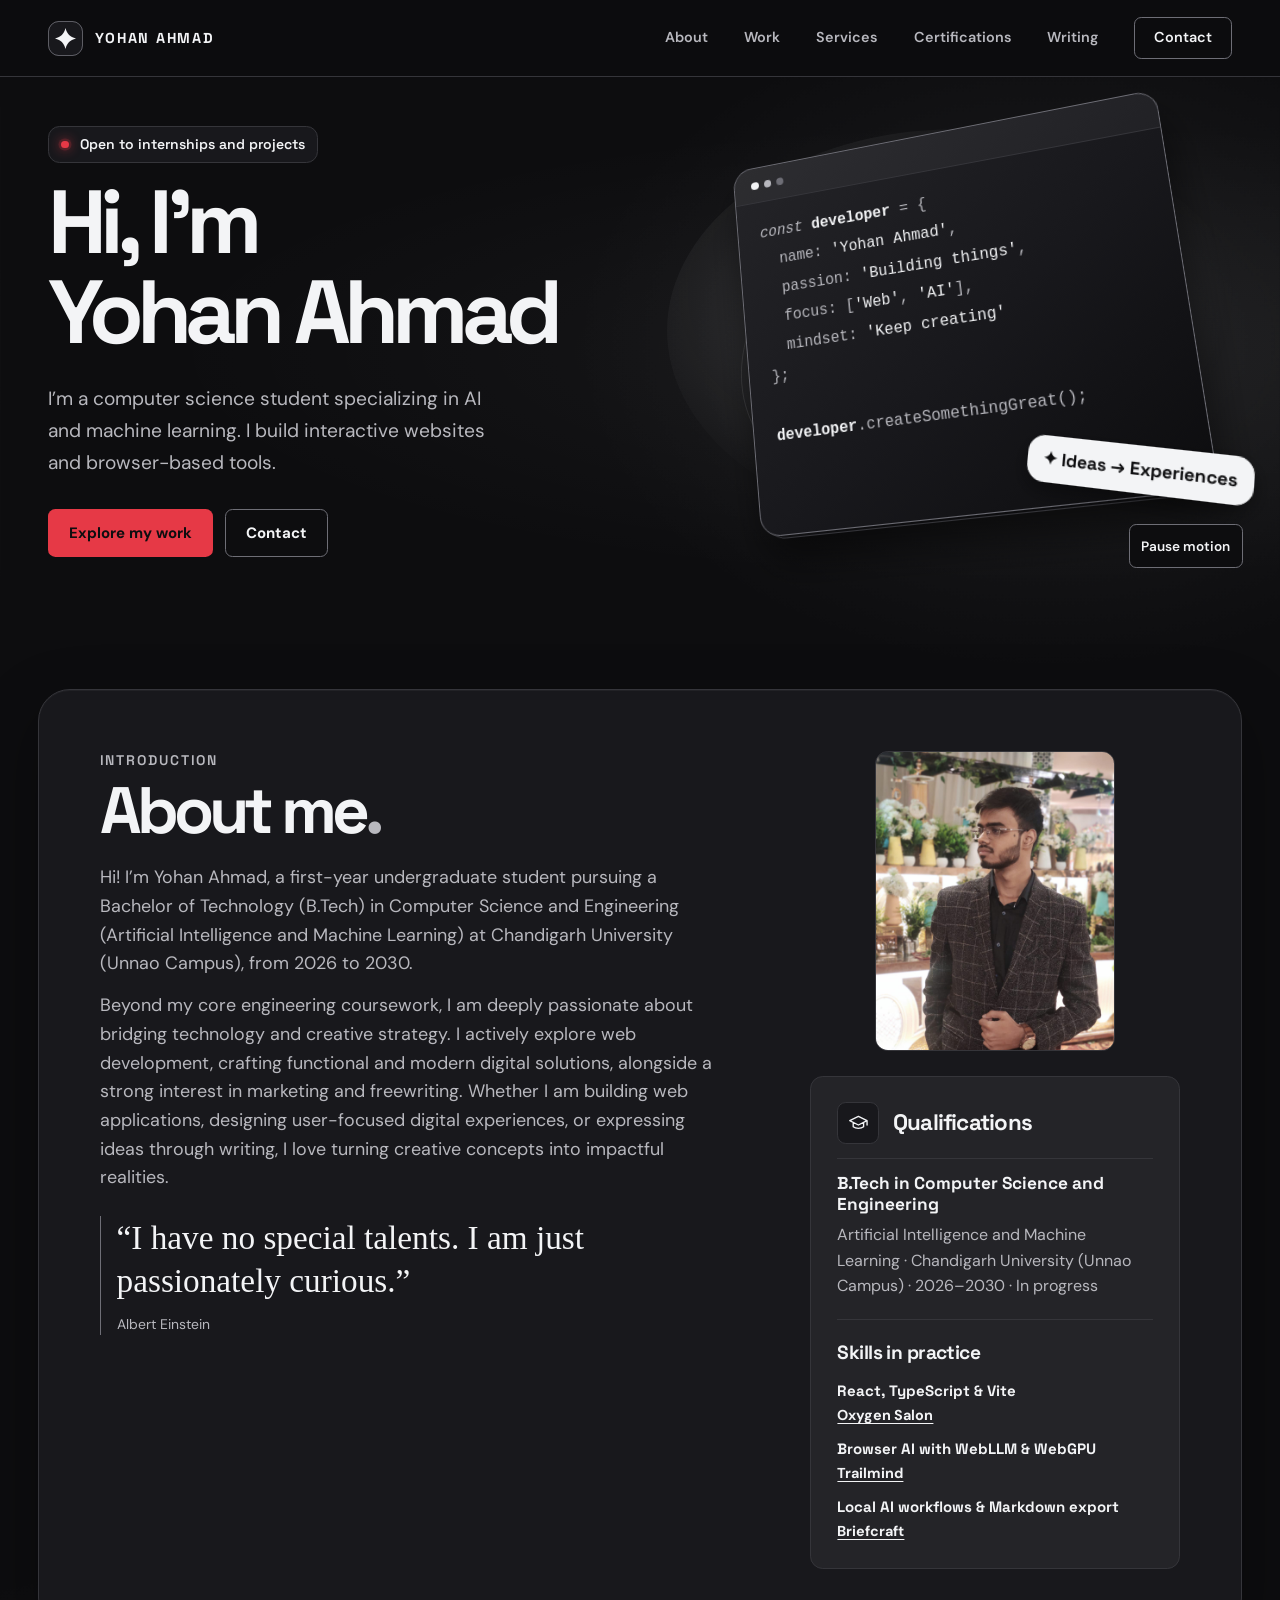
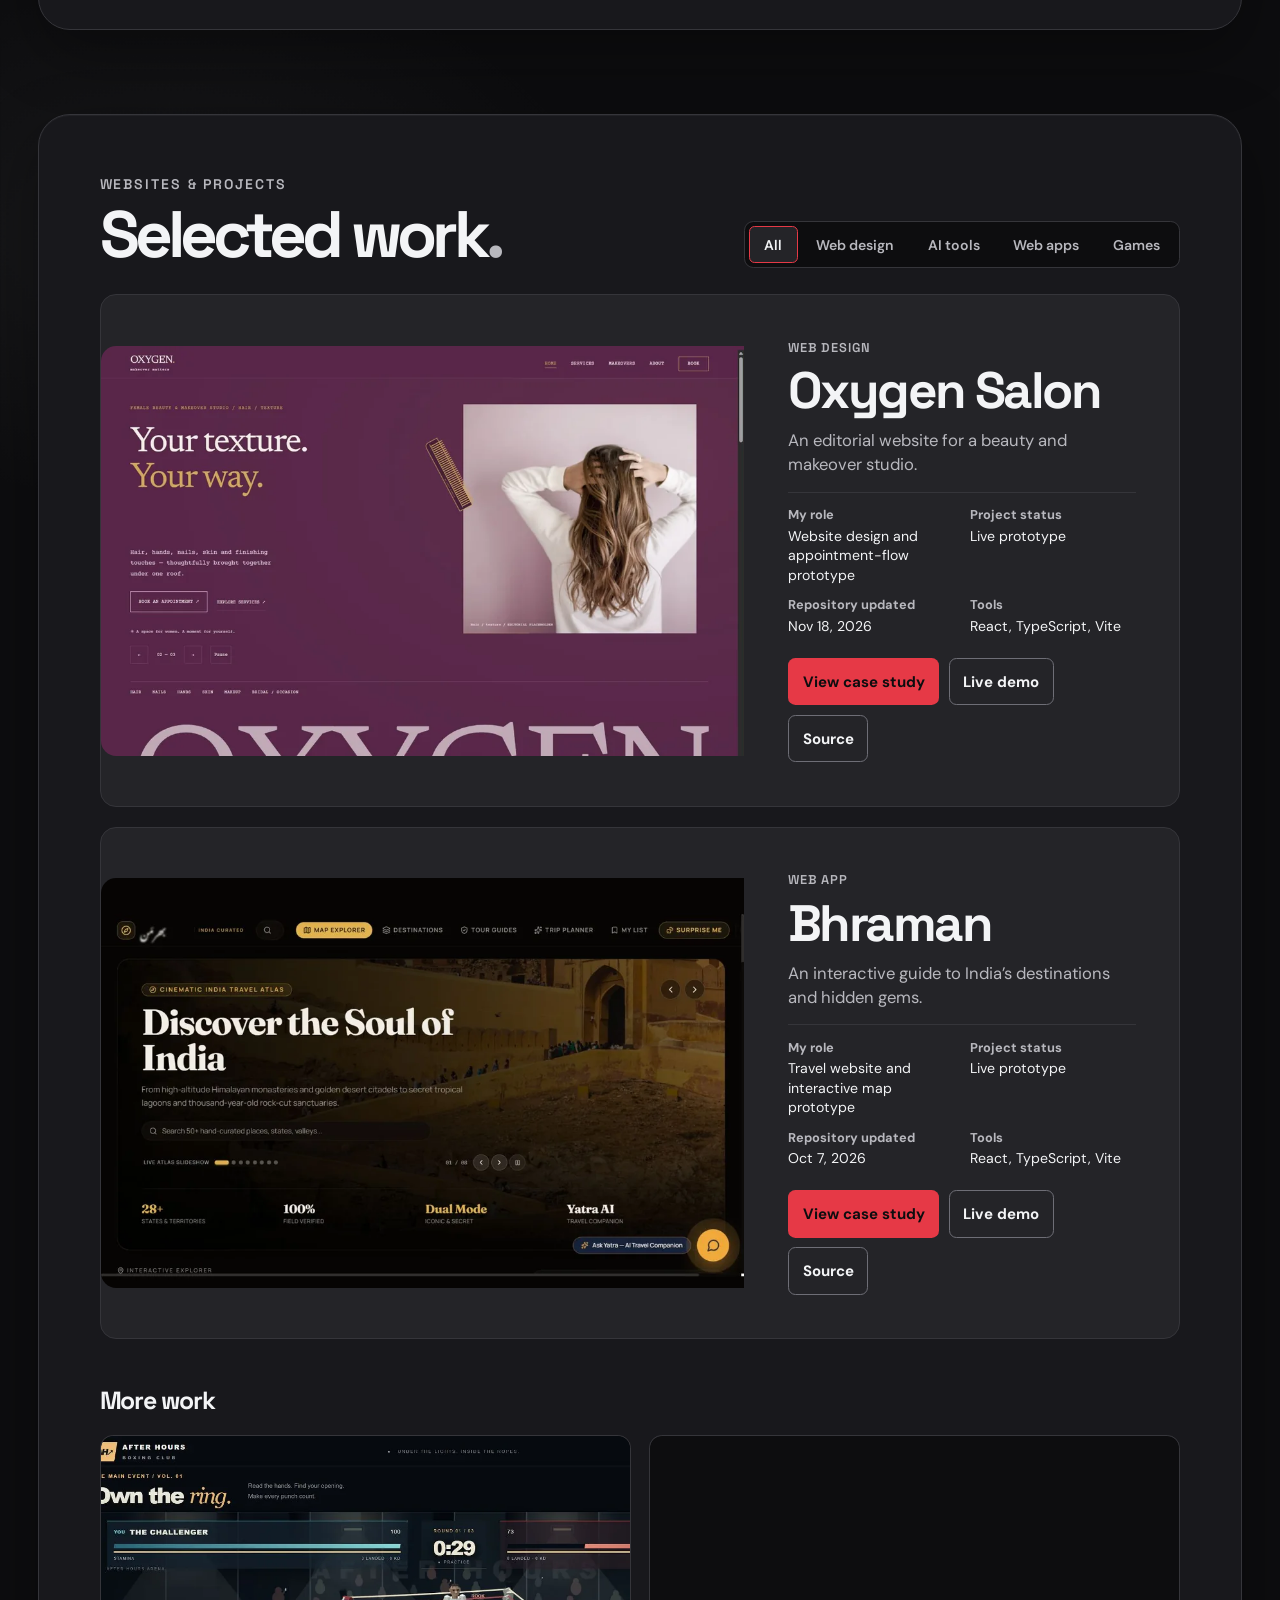
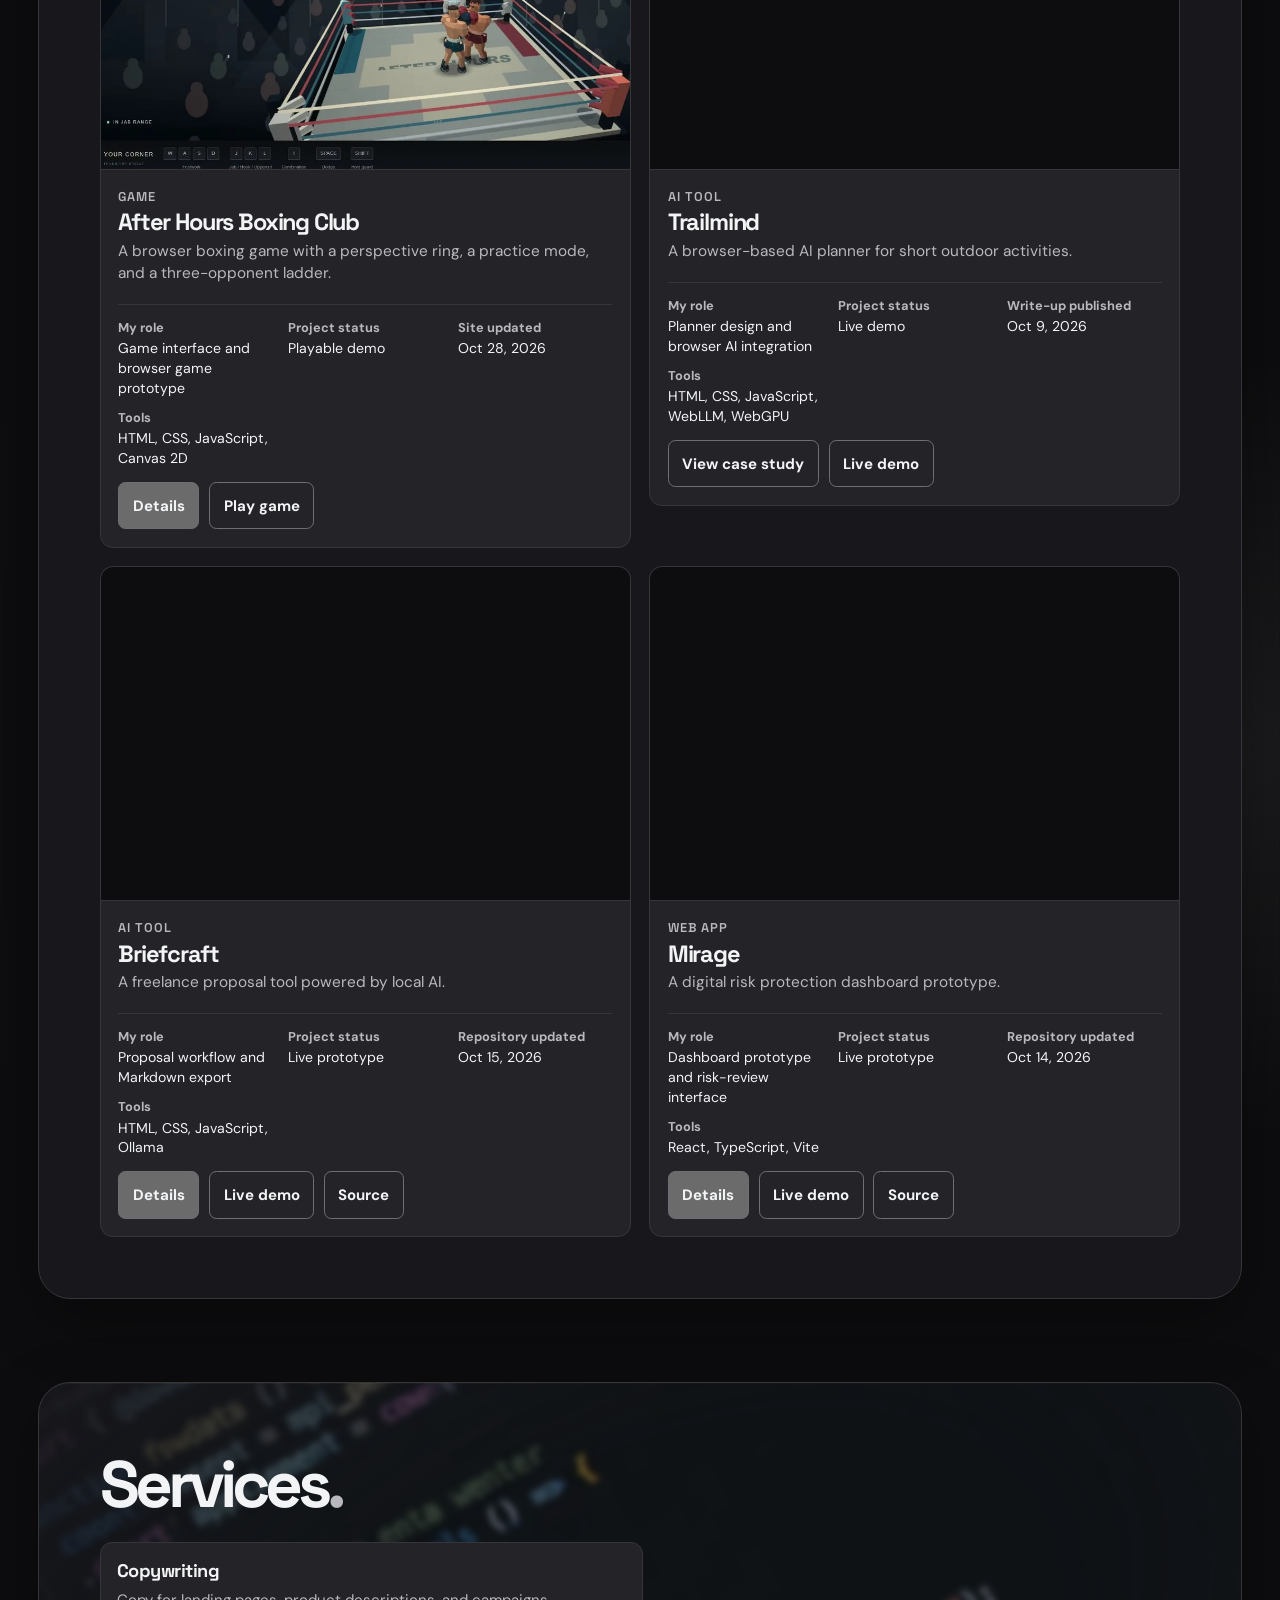
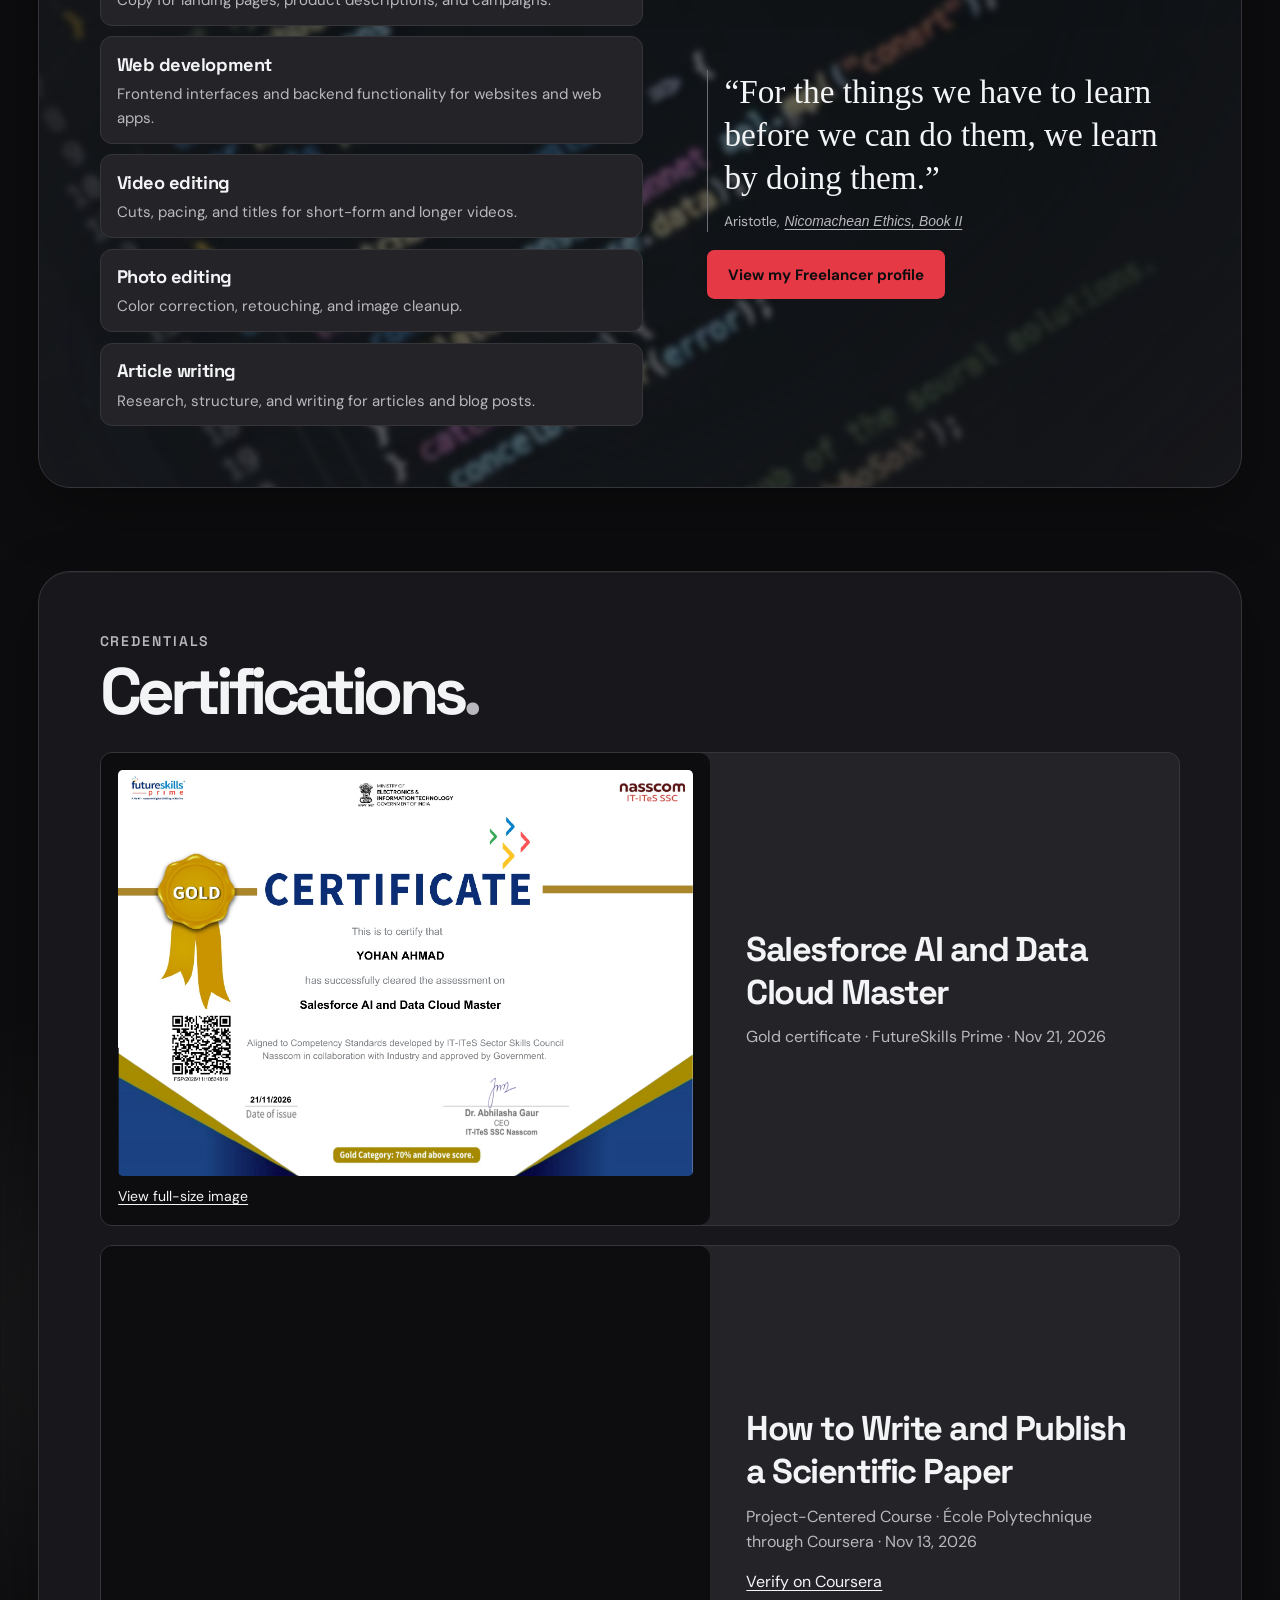
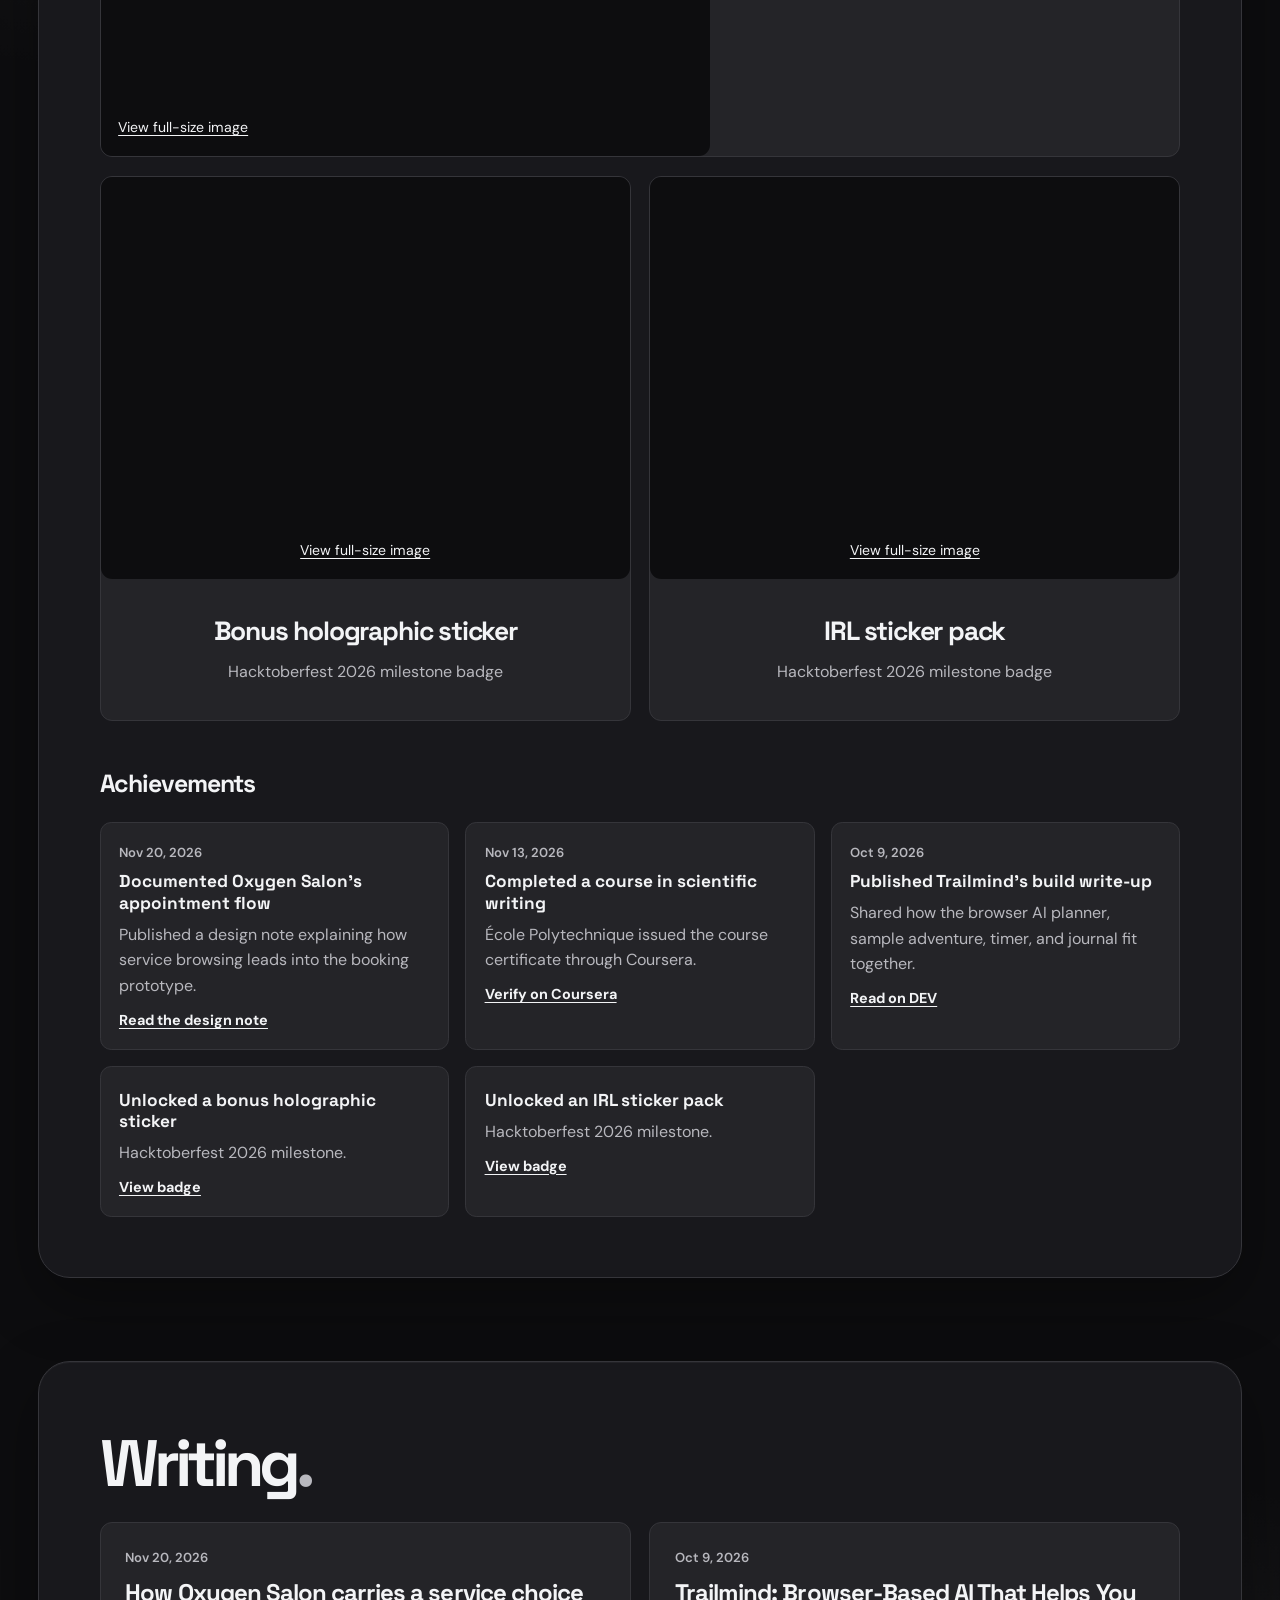
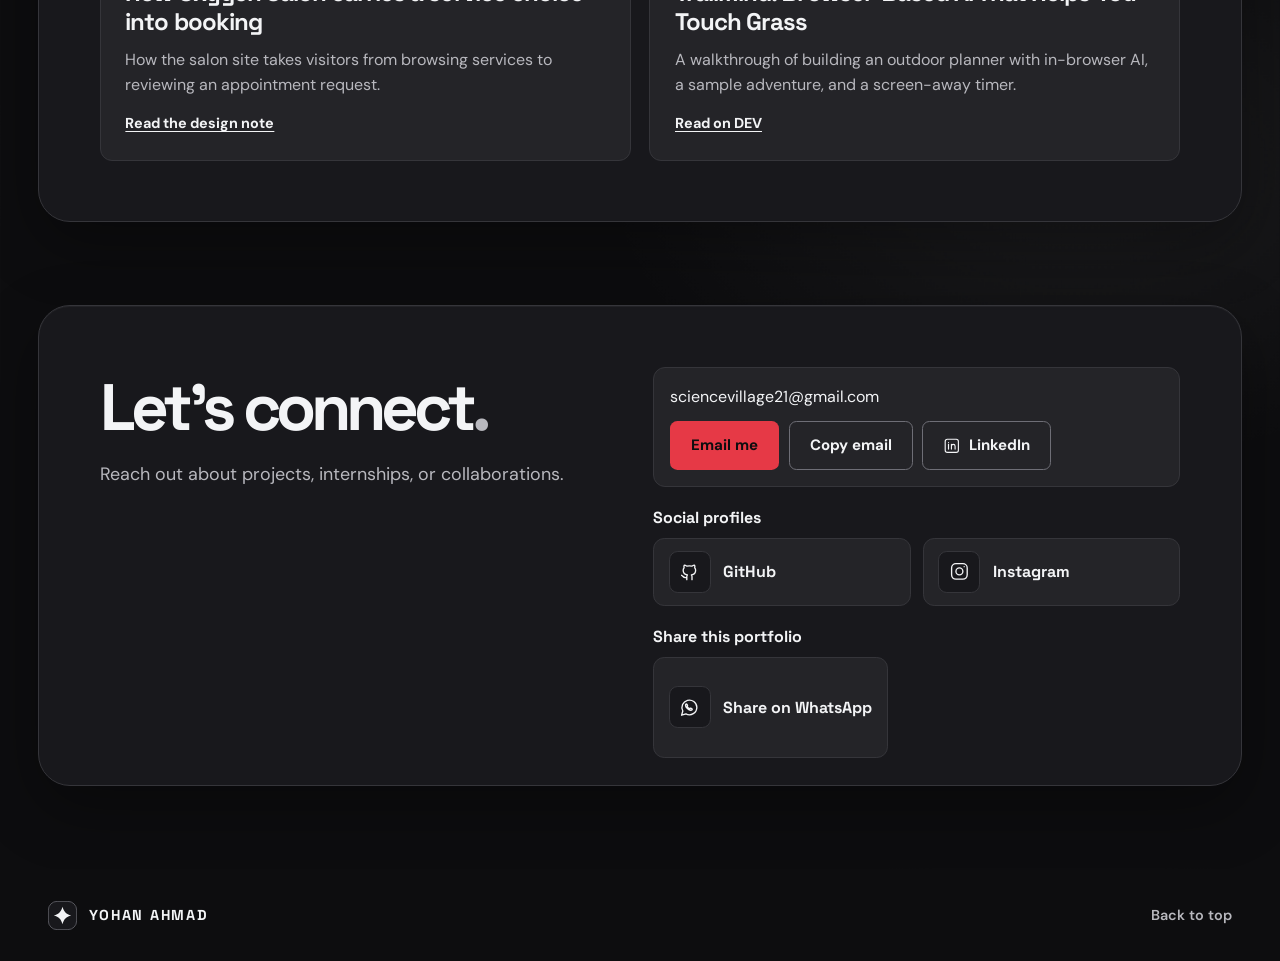
==== commit c5e14b79: "Add portrait and Einstein quote to the introduction" ====
--- a/index.html
+++ b/index.html
@@ -135,18 +135,29 @@
           <h2 id="about-title">About me<span>.</span></h2>
           <p class="section-description">Hi! I’m Yohan Ahmad, a first-year undergraduate student pursuing a Bachelor of Technology (B.Tech) in Computer Science and Engineering (Artificial Intelligence and Machine Learning) at Chandigarh University (Unnao Campus), from 2026 to 2030.</p>
           <p class="section-description">Beyond my core engineering coursework, I am deeply passionate about bridging technology and creative strategy. I actively explore web development, crafting functional and modern digital solutions, alongside a strong interest in marketing and freewriting. Whether I am building web applications, designing user-focused digital experiences, or expressing ideas through writing, I love turning creative concepts into impactful realities.</p>
-        </div>
-        <div class="qualification-panel">
-          <div class="panel-heading">
-            <span class="line-icon" aria-hidden="true"><svg viewBox="0 0 24 24" fill="none"><path d="m2 10 10-5 10 5-10 5-10-5Zm4 2v5c3 2.5 9 2.5 12 0v-5m4-2v5"/></svg></span>
-            <h3>Qualifications</h3>
-          </div>
-          <ul class="qualifications" id="qualification-list"></ul>
-          <p class="row-detail" id="qualification-empty" hidden>Qualification details forthcoming.</p>
-          <section class="skills" id="skills" aria-labelledby="skills-title">
-            <h3 id="skills-title">Skills in practice</h3>
-            <ul class="skill-list" id="skill-list"></ul>
-          </section>
+          <figure class="portfolio-quote">
+            <blockquote>
+              <p>“I have no special talents. I am just passionately curious.”</p>
+            </blockquote>
+            <figcaption>Albert Einstein</figcaption>
+          </figure>
+        </div>
+        <div class="about-aside">
+          <div class="about-portrait">
+            <img src="assets/yohan-ahmad-portrait.jpg" width="1600" height="1600" loading="lazy" decoding="async" alt="Portrait of Yohan Ahmad">
+          </div>
+          <div class="qualification-panel">
+            <div class="panel-heading">
+              <span class="line-icon" aria-hidden="true"><svg viewBox="0 0 24 24" fill="none"><path d="m2 10 10-5 10 5-10 5-10-5Zm4 2v5c3 2.5 9 2.5 12 0v-5m4-2v5"/></svg></span>
+              <h3>Qualifications</h3>
+            </div>
+            <ul class="qualifications" id="qualification-list"></ul>
+            <p class="row-detail" id="qualification-empty" hidden>Qualification details forthcoming.</p>
+            <section class="skills" id="skills" aria-labelledby="skills-title">
+              <h3 id="skills-title">Skills in practice</h3>
+              <ul class="skill-list" id="skill-list"></ul>
+            </section>
+          </div>
         </div>
       </div>
     </section>
@@ -212,7 +223,7 @@
             </li>
           </ul>
           <div class="services-contact">
-            <figure class="services-quote">
+            <figure class="portfolio-quote">
               <blockquote cite="https://classics.mit.edu/Aristotle/nicomachaen.2.ii.html">
                 <p>“For the things we have to learn before we can do them, we learn by doing them.”</p>
               </blockquote>
--- a/style.css
+++ b/style.css
@@ -227,6 +227,26 @@
 .about-grid { grid-template-columns: minmax(0, 1.42fr) minmax(0, .83fr); align-items: start; }
 .about-copy .section-description { max-width: 43rem; }
 .about-copy .section-description + .section-description { margin-top: .85rem; }
+.about-aside { display: grid; gap: 1.6rem; }
+.about-portrait {
+  position: relative;
+  justify-self: center;
+  width: min(100%, 15rem);
+  aspect-ratio: 4 / 5;
+  overflow: hidden;
+  border: 1px solid var(--line);
+  border-radius: .8rem;
+  background: var(--surface-raised);
+}
+.about-portrait img {
+  position: absolute;
+  top: -2.5%;
+  left: 50%;
+  width: 145%;
+  max-width: none;
+  height: auto;
+  transform: translateX(-50%);
+}
 .qualification-panel { padding: 1.55rem 1.65rem; background: var(--surface-raised); border: 1px solid var(--line); border-radius: .8rem; }
 .panel-heading { display: flex; align-items: center; gap: .85rem; }
 .panel-heading h3 { font-size: 1.4rem; letter-spacing: -.035em; }
@@ -290,10 +310,11 @@
 .services-list h3 { font-size: 1.14rem; letter-spacing: -.025em; }
 .services-list p { margin-top: .18rem; color: var(--muted); font-size: .94rem; }
 .services-contact { display: grid; justify-items: start; gap: 1.15rem; }
-.services-quote { margin: 0; padding-inline-start: 1rem; border-inline-start: 1px solid var(--line-strong); }
-.services-quote blockquote { margin: 0; font: 400 clamp(1.32rem, 2.6vw, 2.08rem)/1.3 Georgia, serif; }
-.services-quote figcaption { margin-top: .65rem; color: var(--muted); font-size: .87rem; }
-.services-quote cite a { text-decoration: underline; text-underline-offset: .2em; }
+.portfolio-quote { margin: 0; padding-inline-start: 1rem; border-inline-start: 1px solid var(--line-strong); }
+.about-copy .portfolio-quote { margin-block-start: 1.5rem; }
+.portfolio-quote blockquote { margin: 0; font: 400 clamp(1.32rem, 2.6vw, 2.08rem)/1.3 Georgia, serif; }
+.portfolio-quote figcaption { margin-top: .65rem; color: var(--muted); font-size: .87rem; }
+.portfolio-quote cite a { text-decoration: underline; text-underline-offset: .2em; }
 
 .contact-grid { align-items: start; }
 .contact-options { display: grid; gap: 1.15rem; min-width: 0; }
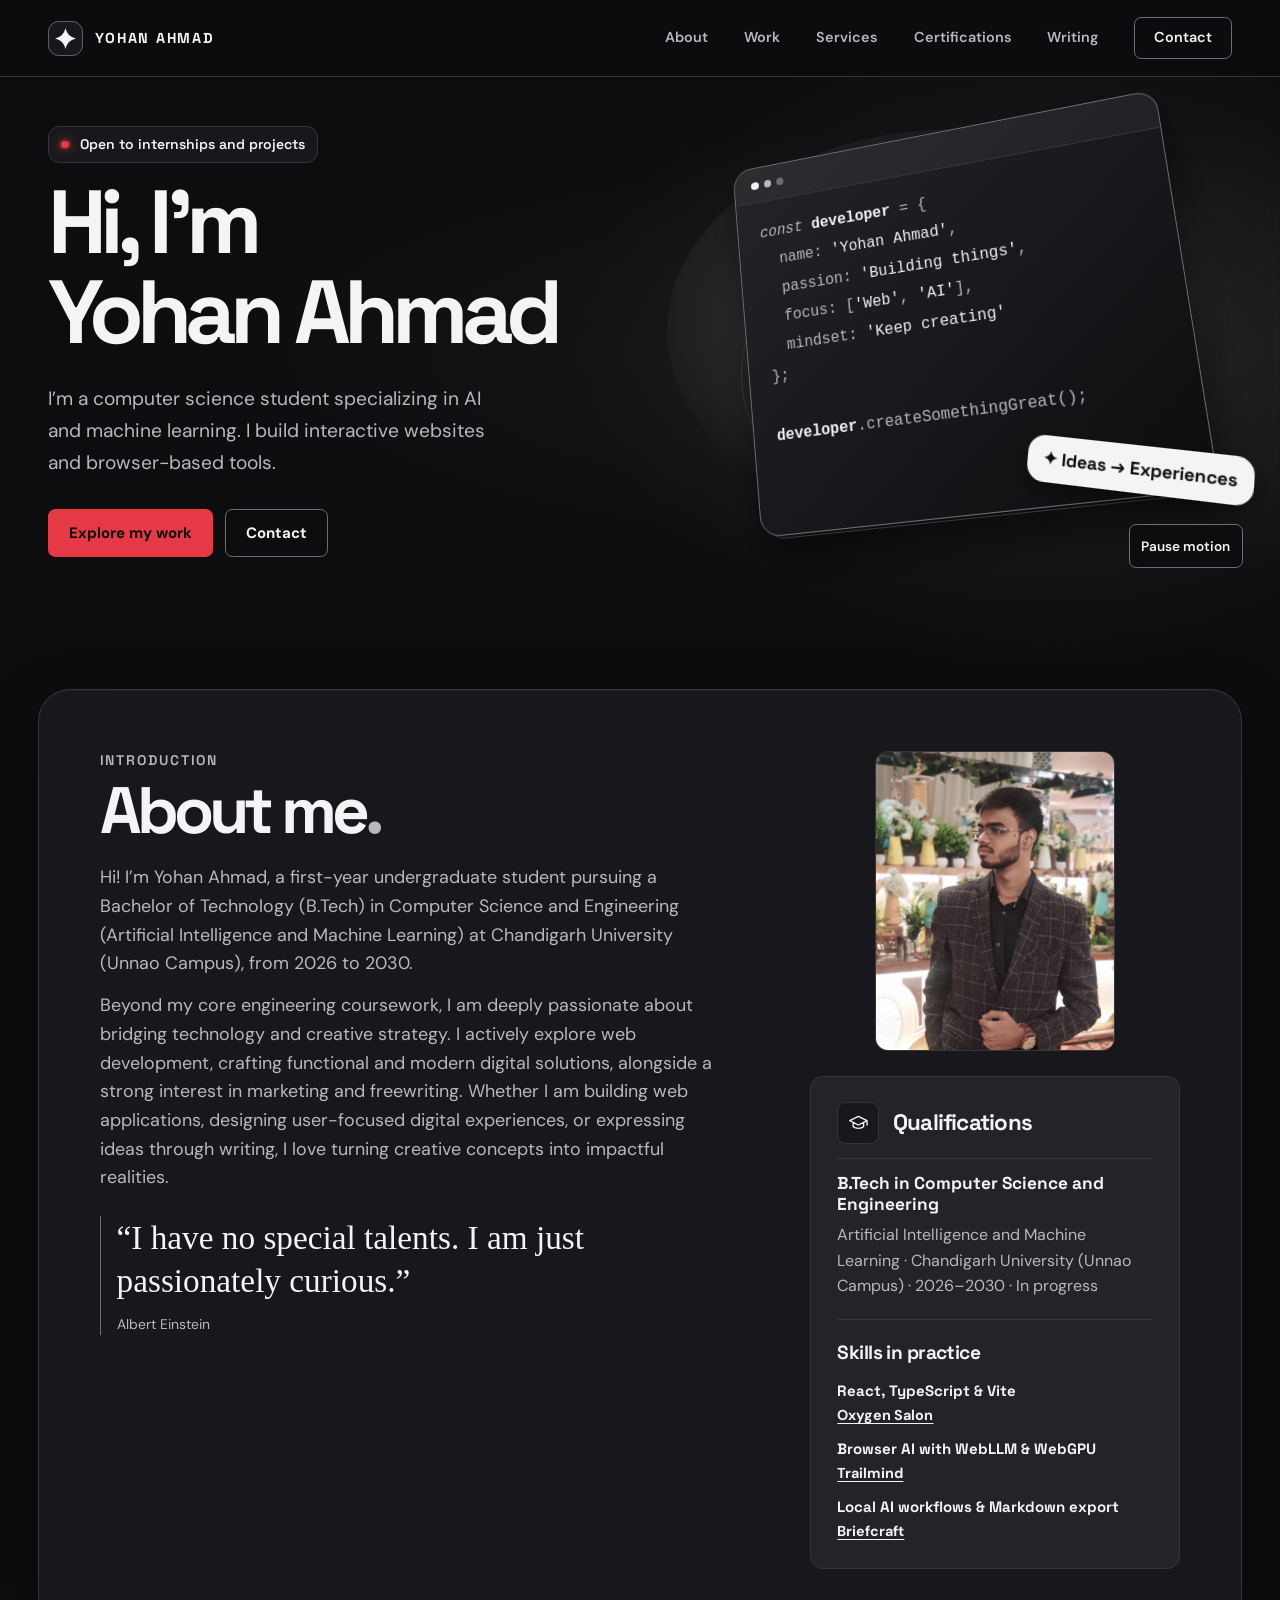
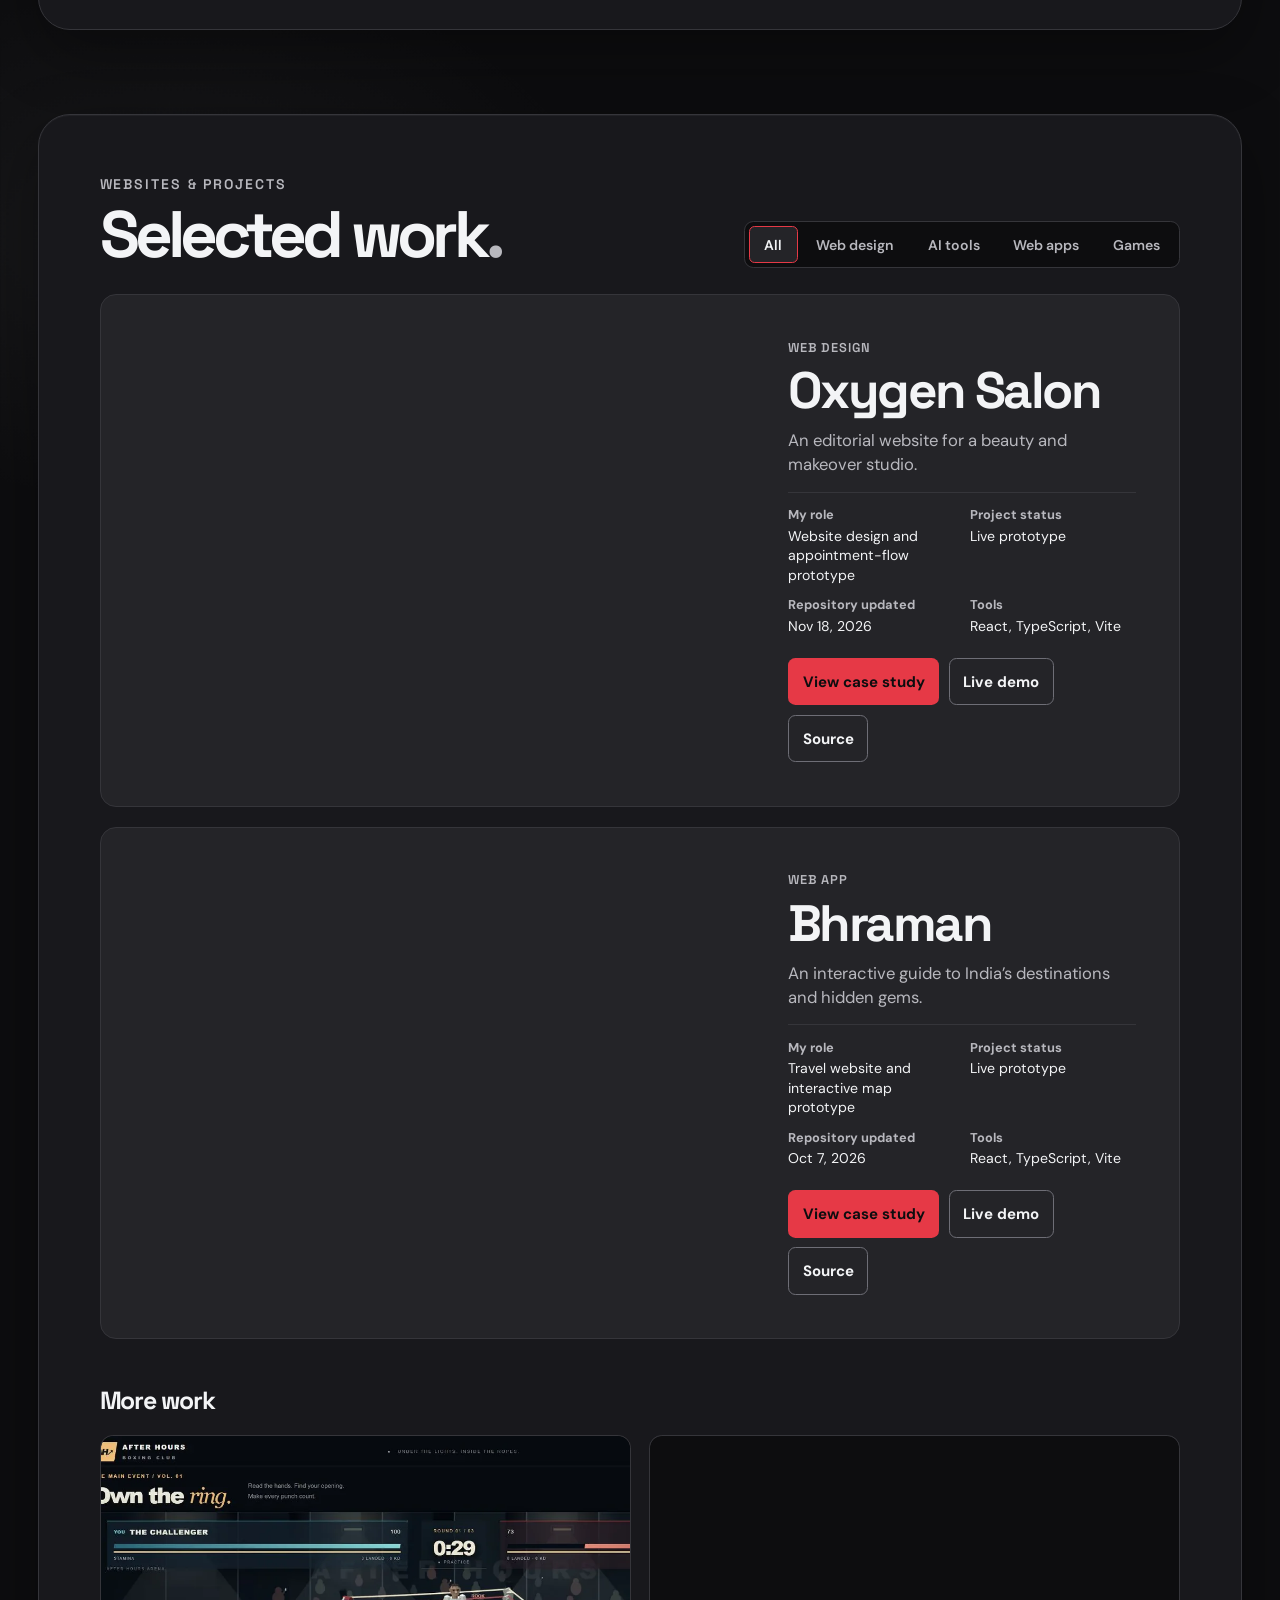
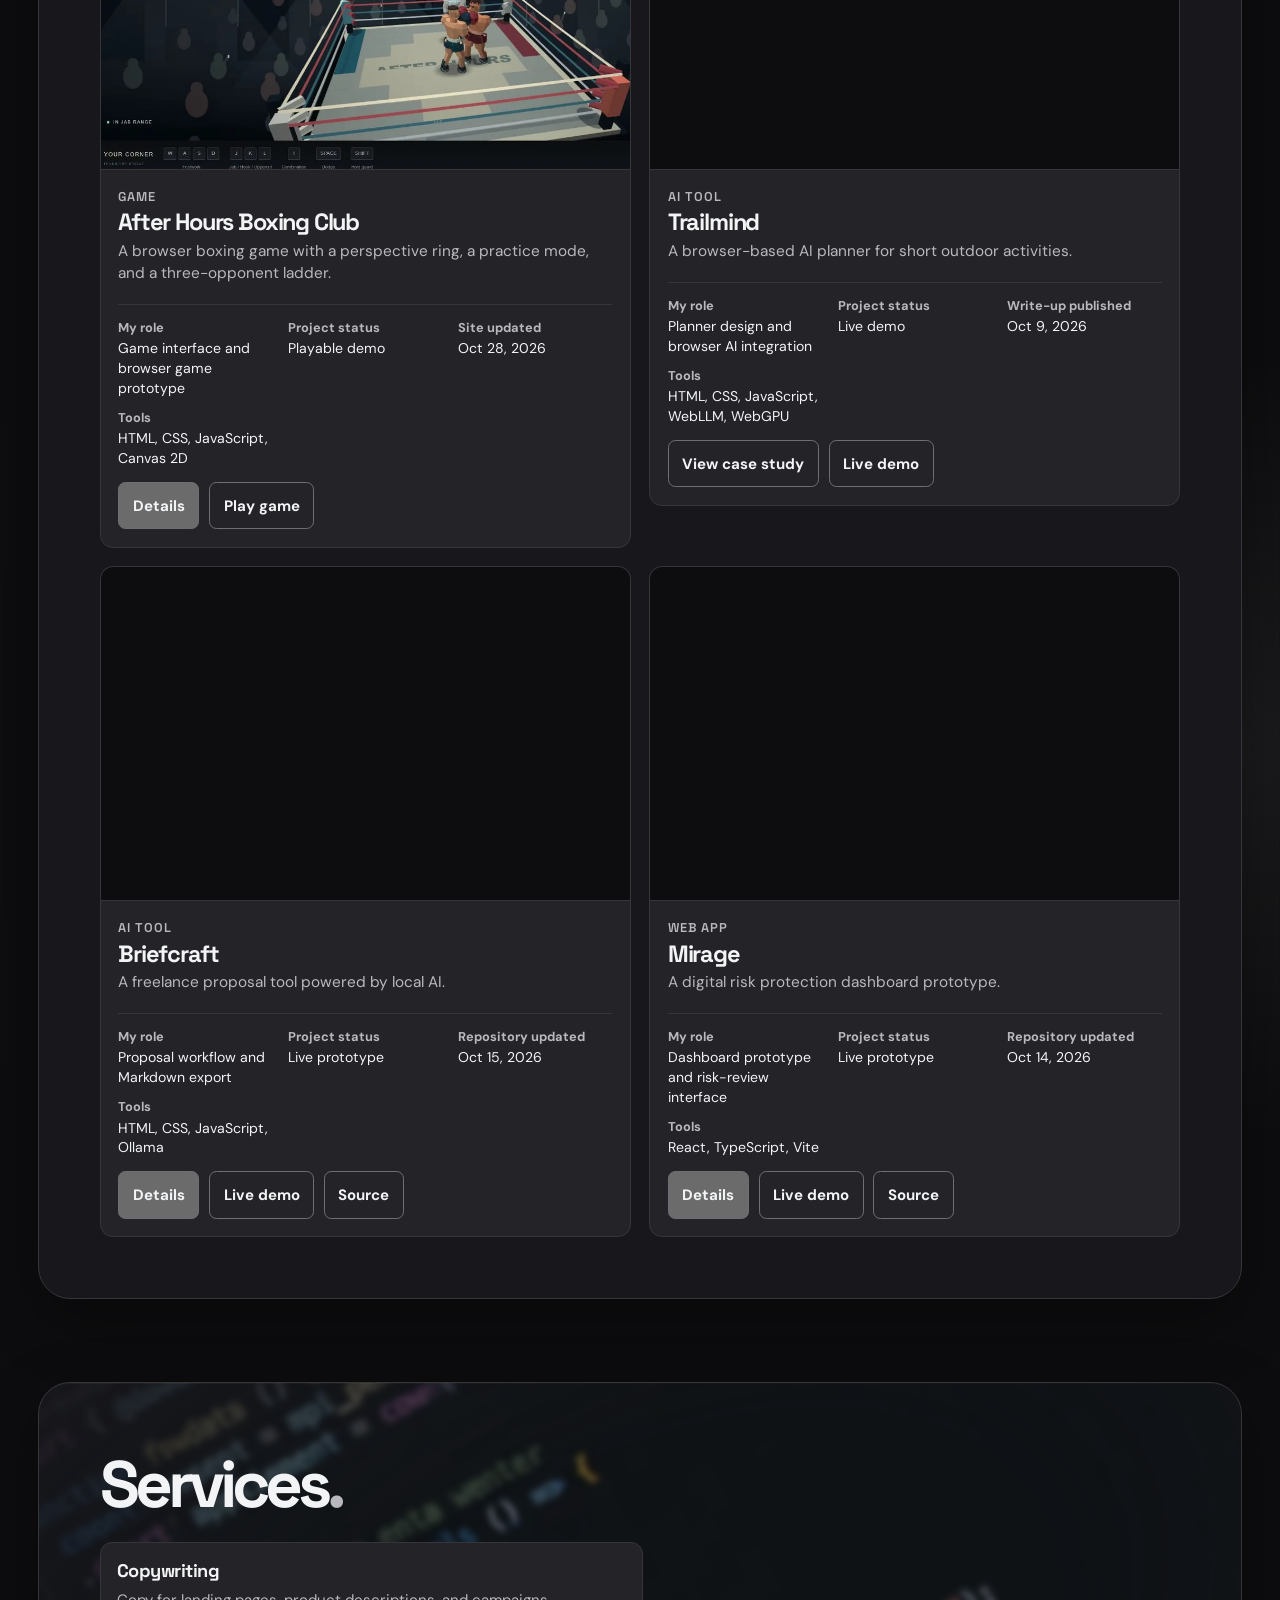
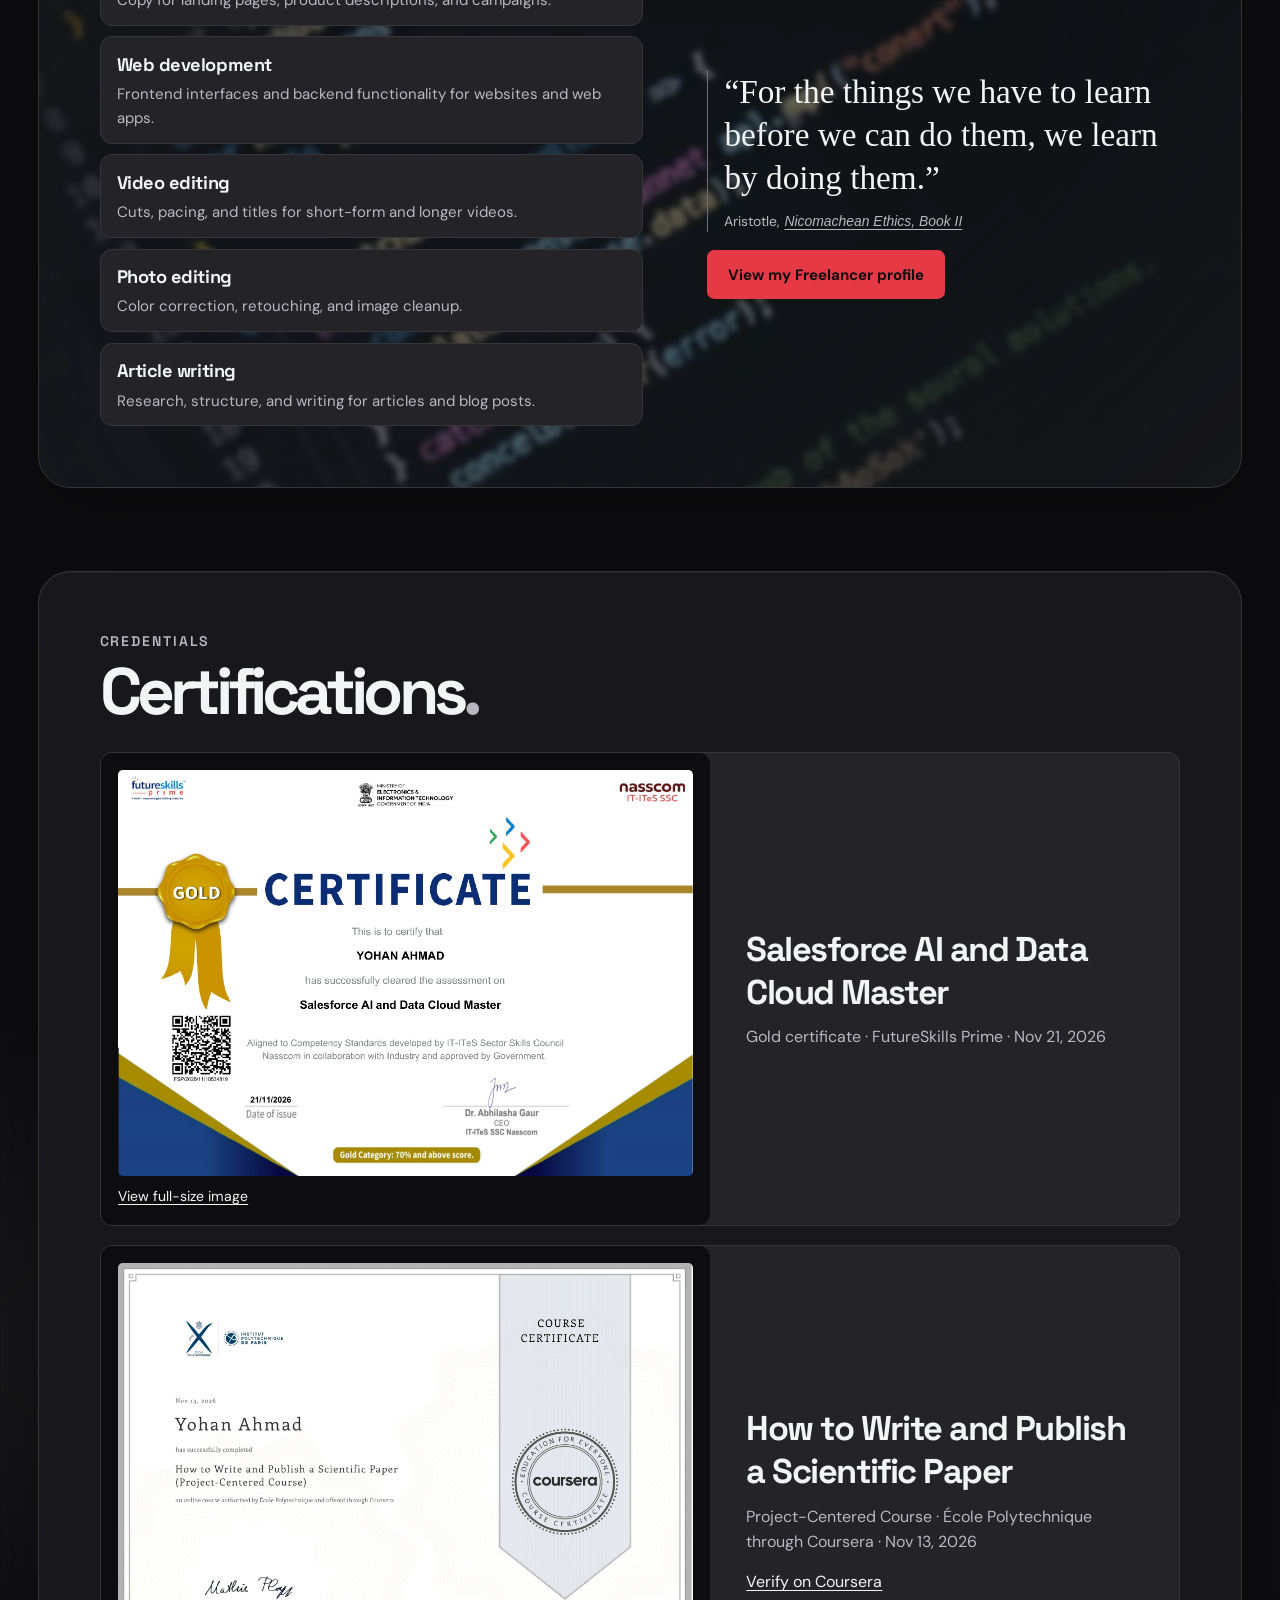
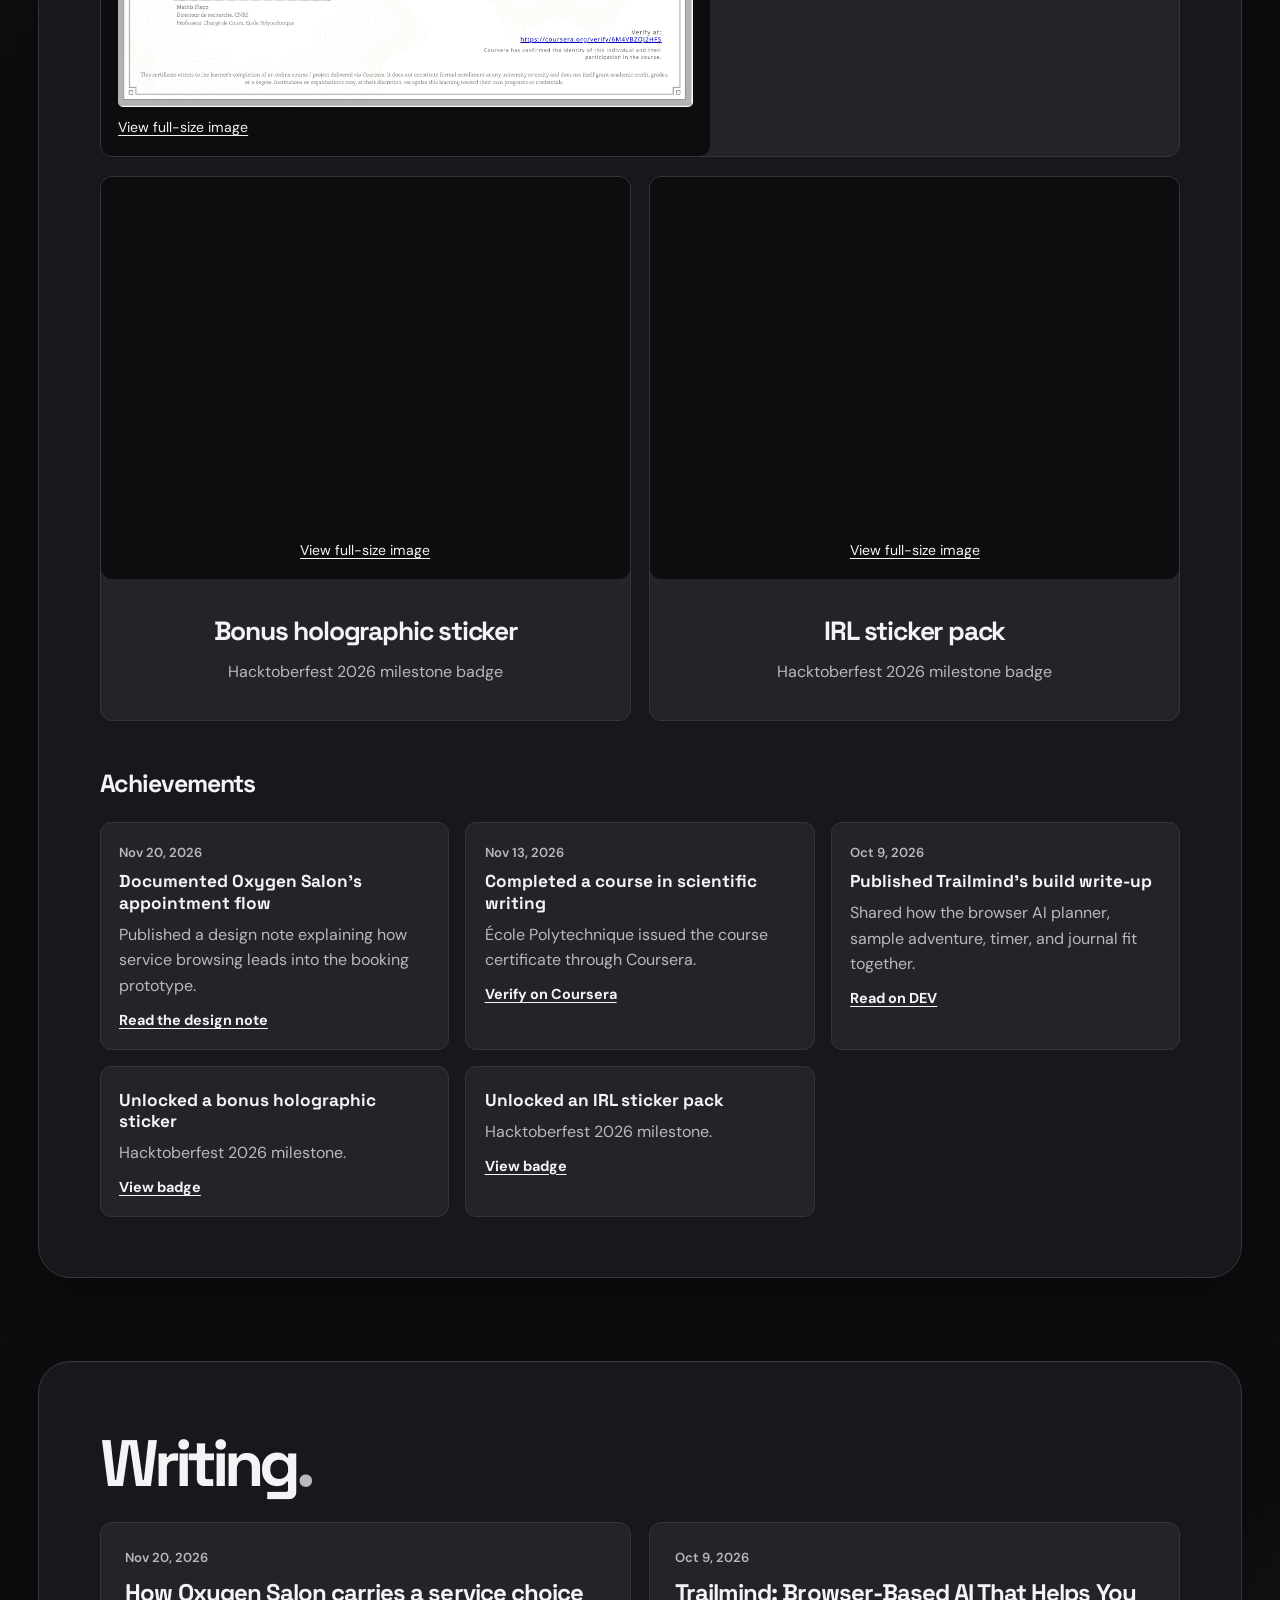
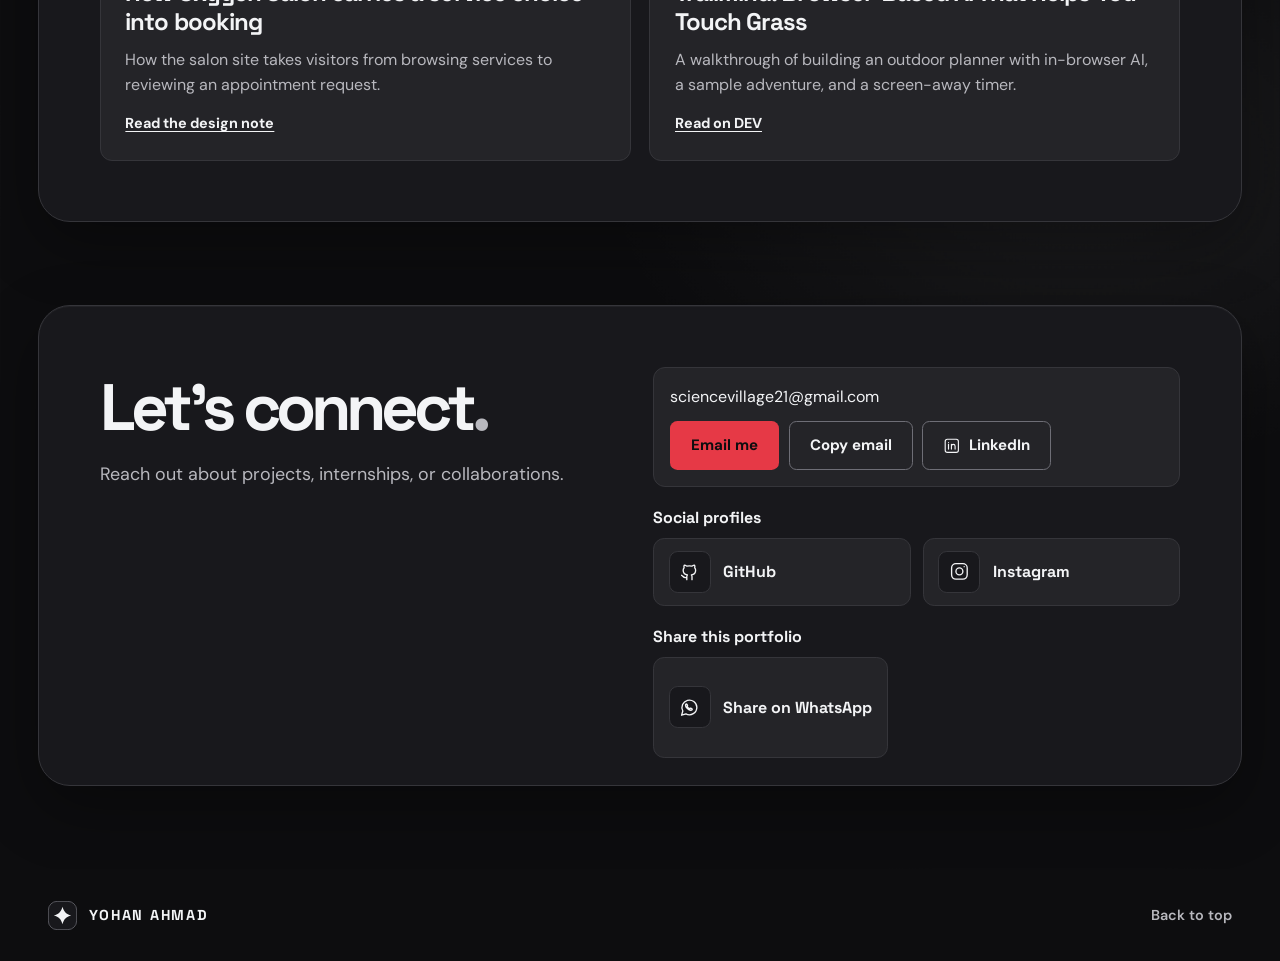
==== commit b731702b: "Refine portrait and quotations with one-time cinematic reveals" ====
--- a/index.html
+++ b/index.html
@@ -144,7 +144,7 @@
         </div>
         <div class="about-aside">
           <div class="about-portrait">
-            <img src="assets/yohan-ahmad-portrait.jpg" width="1600" height="1600" loading="lazy" decoding="async" alt="Portrait of Yohan Ahmad">
+            <img src="assets/yohan-ahmad-portrait.webp" width="1600" height="1600" loading="lazy" decoding="async" alt="Portrait of Yohan Ahmad">
           </div>
           <div class="qualification-panel">
             <div class="panel-heading">
--- a/style.css
+++ b/style.css
@@ -245,7 +245,7 @@
   width: 145%;
   max-width: none;
   height: auto;
-  transform: translateX(-50%);
+  translate: -50% 0;
 }
 .qualification-panel { padding: 1.55rem 1.65rem; background: var(--surface-raised); border: 1px solid var(--line); border-radius: .8rem; }
 .panel-heading { display: flex; align-items: center; gap: .85rem; }
--- a/project-motion.css
+++ b/project-motion.css
@@ -9,6 +9,8 @@
     transform: perspective(1400px) translateY(-2px) rotateX(var(--pitch)) rotateY(var(--yaw));
     border-color: var(--line-strong);
   }
+  .project-motion .about-portrait img { transition: scale 480ms var(--motion-ease); }
+  .project-motion .about-portrait:hover img { scale: 1.025; }
   .project-motion :is(.featured-image, .project-image) { transition: transform 600ms var(--motion-ease); }
   .project-motion [data-tilting] :is(.featured-image, .project-image) { transform: scale(1.045); }
 }
